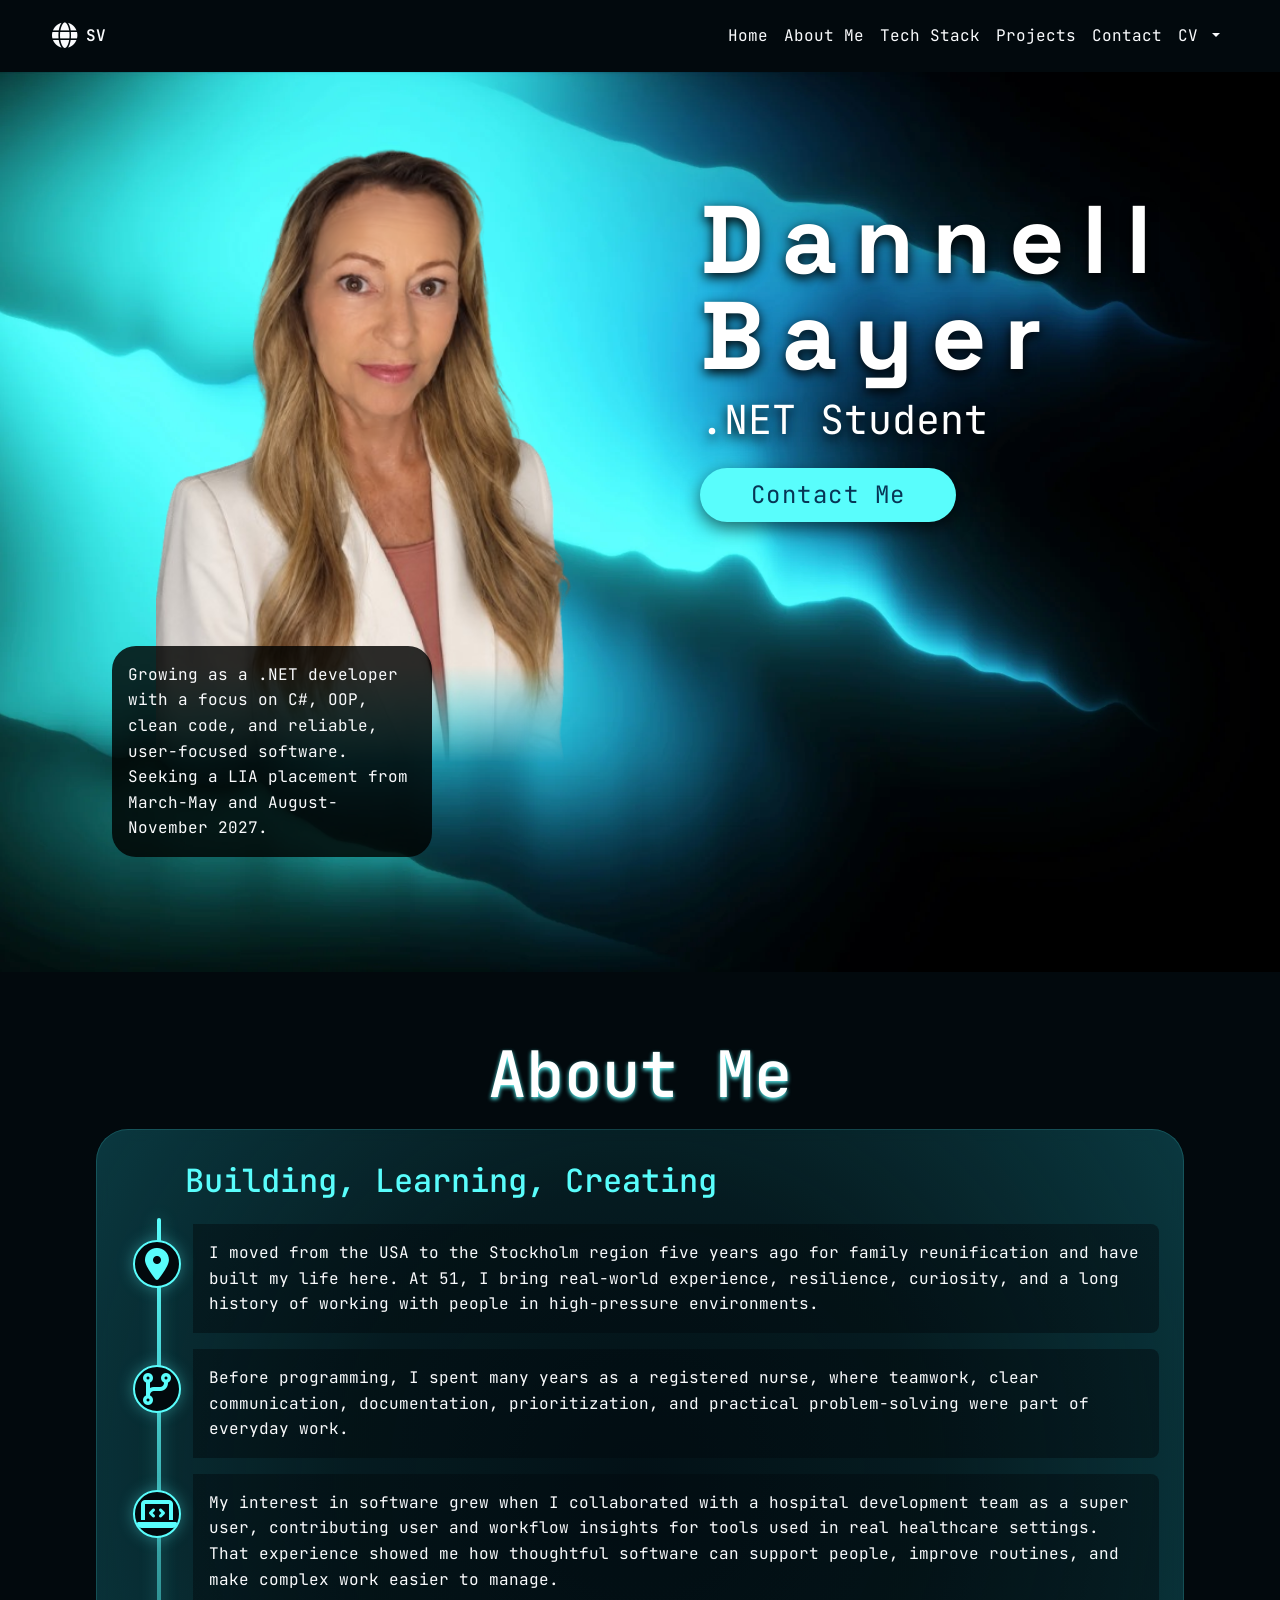
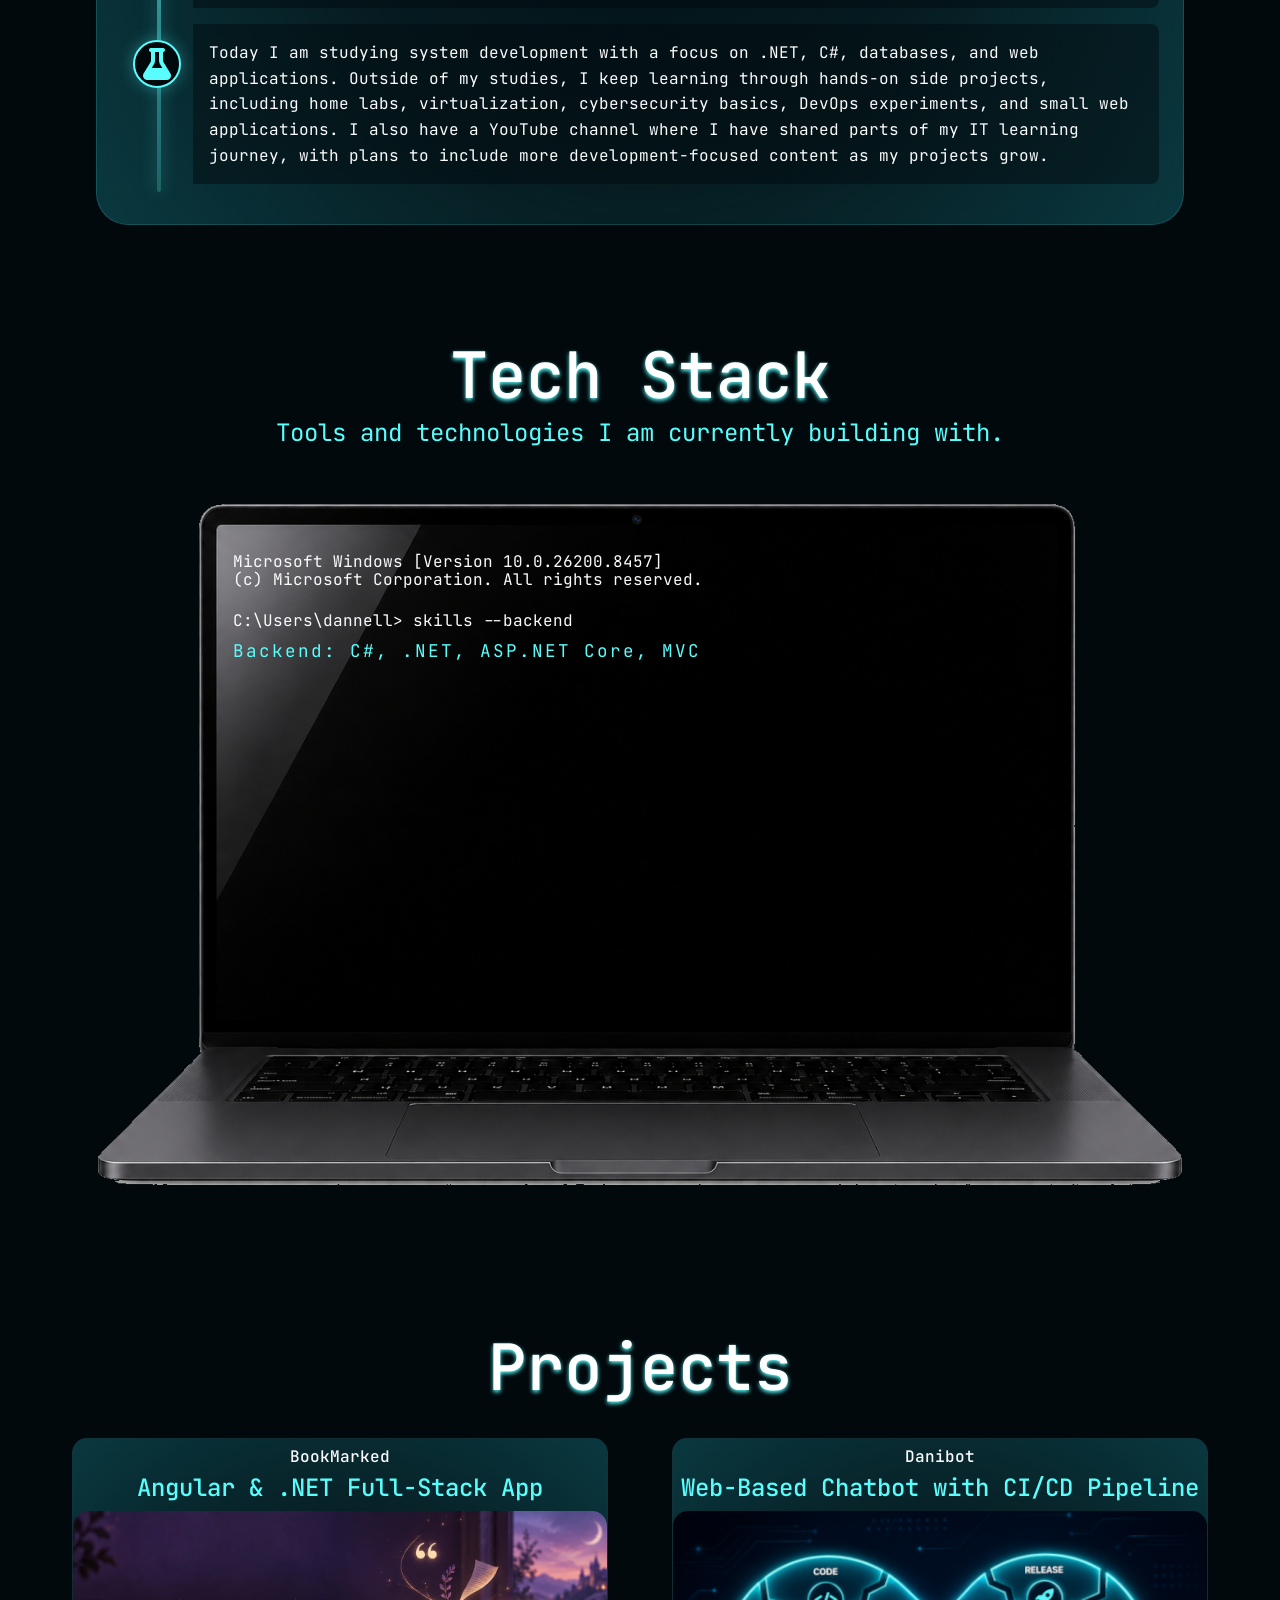
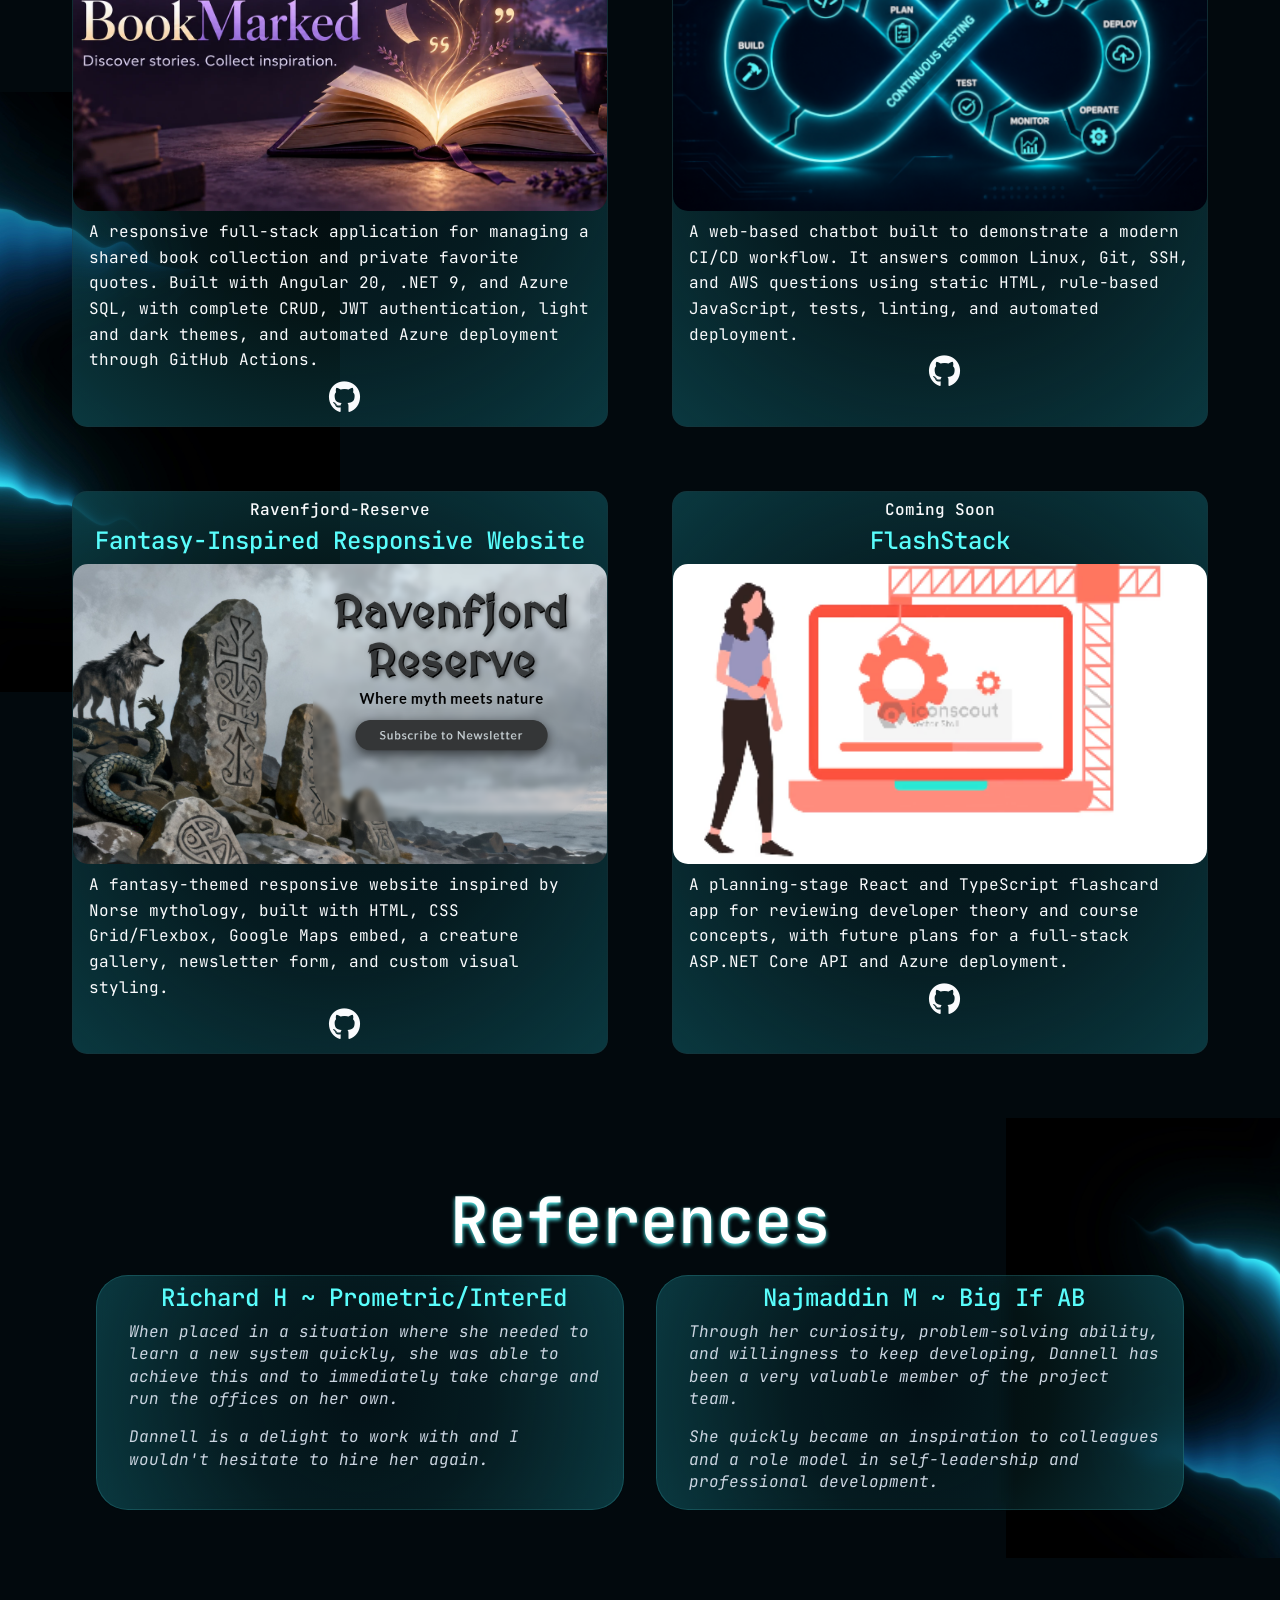
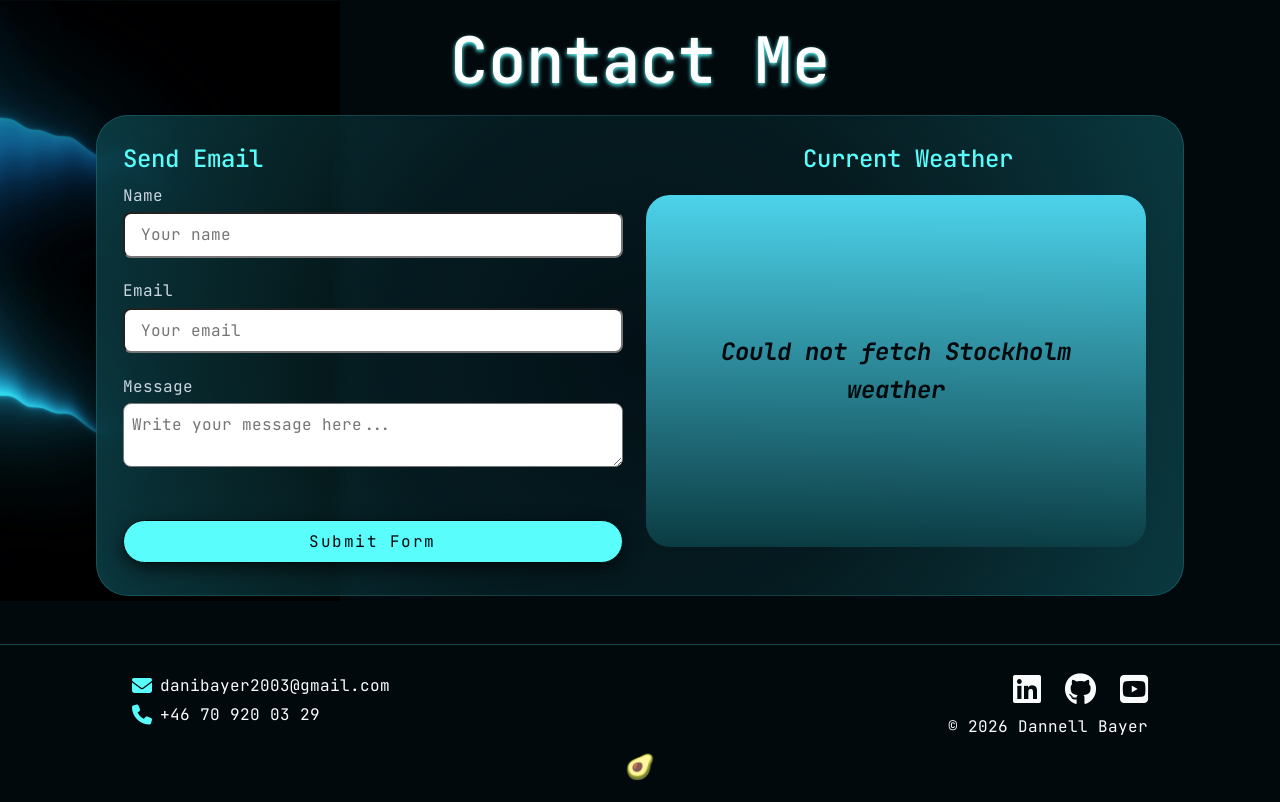
==== index.html @ 3d541862 "new project added in both languages" ====
<!doctype html>
<html lang="en">
  <head>
    <meta charset="UTF-8" />
    <meta name="viewport" content="width=device-width, initial-scale=1.0" />
    <meta
      name="description"
      content="Dannell Bayer is a .NET system developer student building responsive web applications, exploring software engineering, and seeking LIA placement opportunities in 2027."
    />
    <meta property="og:title" content="Dannell Bayer" />
    <meta
      property="og:description"
      content="A .NET system developer student building modern, scalable web applications and exploring software engineering through hands-on projects."
    />
    <meta property="og:url" content="https://dannellbayer.com" />
    <meta property="og:image:width" content="1200" />
    <meta property="og:image:height" content="630" />
    <meta
      property="og:image"
      content="https://dannellbayer.com/images/dani4.png"
    />
    <meta property="og:type" content="website" />

    <link rel="preload" href="images/dani4.webp" as="image" type="image/webp" fetchpriority="high" />

    <link
      href="https://cdn.jsdelivr.net/npm/bootstrap@5.1.3/dist/css/bootstrap.min.css"
      rel="stylesheet"
      integrity="sha384-1BmE4kWBq78iYhFldvKuhfTAU6auU8tT94WrHftjDbrCEXSU1oBoqyl2QvZ6jIW3"
      crossorigin="anonymous"
    />

    <link rel="stylesheet" href="css/BrowserReset.css" />
    <link rel="stylesheet" href="css/style.css" />
    <link rel="stylesheet" href="css/navbar.css" />
    <link rel="stylesheet" href="css/hero.css" />
    <link rel="stylesheet" href="css/aboutme.css" />
    <link rel="stylesheet" href="css/projects.css" />
    <link rel="stylesheet" href="css/knowledge.css" />
    <link rel="stylesheet" href="css/references.css" />
    <link rel="stylesheet" href="css/contact.css" />
    <link rel="stylesheet" href="css/weather.css" />
    <link rel="stylesheet" href="css/footer.css" />

    <link rel="preconnect" href="https://cdnjs.cloudflare.com" />
    <link rel="preconnect" href="https://fonts.googleapis.com" />
    <link rel="preconnect" href="https://fonts.gstatic.com" crossorigin />
    <link rel="preconnect" href="https://api.openweathermap.org" />

    <link
      rel="stylesheet"
      href="https://cdnjs.cloudflare.com/ajax/libs/font-awesome/6.5.0/css/all.min.css"
    />

    <link
      href="https://fonts.googleapis.com/css2?family=JetBrains+Mono:wght@400;700&amp;family=Space+Grotesk:wght@500;700&amp;display=swap"
      rel="stylesheet"
    />


    <title>Dannell Bayer</title>
  </head>
  <body>
    <!-- Navigation Bar -->
    <header>
      <nav class="navbar navbar-expand-lg custom-navbar">
        <div class="container-fluid">
          <a
            href="indexSV.html"
            class="language-link"
            aria-label="View Swedish version"
          >
            <i class="fa-solid fa-globe language-globe" aria-hidden="true"></i>
            <span>SV</span>
          </a>
          <button
            class="navbar-toggler custom-toggler"
            type="button"
            data-bs-toggle="collapse"
            data-bs-target="#navbarNavDropdown"
            aria-controls="navbarNavDropdown"
            aria-expanded="false"
            aria-label="Toggle navigation"
          >
            <span class="navbar-toggler-icon"></span>
          </button>
          <div class="collapse navbar-collapse" id="navbarNavDropdown">
            <ul class="navbar-nav">
              <li class="nav-item">
                <a class="nav-link" href="#hero">Home</a>
              </li>
              <li class="nav-item">
                <a class="nav-link" href="#about">About Me</a>
              </li>
              <li class="nav-item">
                <a class="nav-link" href="#knowledge">Tech Stack</a>
              </li>
              <li class="nav-item">
                <a class="nav-link" href="#projects">Projects</a>
              </li>
              <li class="nav-item">
                <a class="nav-link" href="#contact">Contact</a>
              </li>
              <li class="nav-item dropdown">
                <a
                  class="nav-link dropdown-toggle"
                  href="#"
                  id="navbarDropdownMenuLink"
                  role="button"
                  data-bs-toggle="dropdown"
                  aria-expanded="false"
                >
                  CV
                </a>

                <ul
                  class="dropdown-menu"
                  aria-labelledby="navbarDropdownMenuLink"
                >
                  <li>
                    <a
                      class="dropdown-item"
                      target="_blank"
                      rel="noopener noreferrer"
                      href="pdffiles/DannellBayer.pdf"
                      >English</a
                    >
                  </li>
                  <li>
                    <a
                      class="dropdown-item"
                      target="_blank"
                      rel="noopener noreferrer"
                      href="pdffiles/DannellBayerSV.pdf"
                      >Swedish</a
                    >
                  </li>
                </ul>
              </li>
            </ul>
          </div>
        </div>
      </nav>
    </header>
    <!-- Navigation Bar -->

    <!-- hero section -->
    <main>
      <section class="hero" id="hero">
        <div class="hero-layout">
          <div class="container">
            <div class="hero-divImg">
              <picture>
                <source srcset="images/dani4.webp" type="image/webp" />
                <img src="images/dani4.png" alt="Portrait of Dannell Bayer" width="433" height="577" fetchpriority="high" />
              </picture>
            </div>
            <div class="text">
              Growing as a .NET developer with a focus on C#, OOP, clean code,
              and reliable, user-focused software. Seeking a LIA placement from
              March-May and August-November 2027.
            </div>
          </div>
          <div class="hero-div">
            <h1 class="hero-h1">Dannell Bayer</h1>
            <p class="hero-p">.NET Student</p>
            <a href="#contact" class="hero-btn">Contact Me</a>
          </div>
        </div>
      </section>
      <!-- hero section -->

      <!-- about me section -->
      <section id="about">
        <h2 class="about-h2">About Me</h2>
        <div class="about-div">
          <h3 class="about-h3">Building, Learning, Creating</h3>
          <p class="about-p">
            <i class="fa-solid fa-location-dot"></i>
            I moved from the USA to the Stockholm region five years ago for
            family reunification and have built my life here. At 51, I bring
            real-world experience, resilience, curiosity, and a long history of
            working with people in high-pressure environments.
          </p>

          <p class="about-p">
            <i class="fa-solid fa-code-branch"></i>
            Before programming, I spent many years as a registered nurse, where
            teamwork, clear communication, documentation, prioritization, and
            practical problem-solving were part of everyday work.
          </p>

          <p class="about-p">
            <i class="fa-solid fa-laptop-code"></i>
            My interest in software grew when I collaborated with a hospital
            development team as a super user, contributing user and workflow
            insights for tools used in real healthcare settings. That experience
            showed me how thoughtful software can support people, improve
            routines, and make complex work easier to manage.
          </p>

          <p class="about-p">
            <i class="fa-solid fa-flask"></i>
            Today I am studying system development with a focus on .NET, C#,
            databases, and web applications. Outside of my studies, I keep
            learning through hands-on side projects, including home labs,
            virtualization, cybersecurity basics, DevOps experiments, and small
            web applications. I also have a YouTube channel where I have shared
            parts of my IT learning journey, with plans to include more
            development-focused content as my projects grow.
          </p>
        </div>
      </section>
      <!-- about me section -->

      <!-- knowledge section -->
      <section id="knowledge">
        <h2 class="section-h2">Tech Stack</h2>
        <p class="section-intro">
          Tools and technologies I am currently building with.
        </p>
        <div class="knowledge-grid">
          <div class="laptop">
            <ul class="techstack">
              <li class="terminal">
                Microsoft Windows [Version 10.0.26200.8457]
              </li>
              <li class="terminal">
                (c) Microsoft Corporation. All rights reserved.
              </li>

              <li class="terminal-command">
                <span class="terminal-path">C:\Users\dannell&gt;</span>
                <span class="typewriter-text"> skills --backend</span>
              </li>
              <li class="terminal-skill">
                <span class="typewriter-text">
                  Backend: C#, .NET, ASP.NET Core, MVC
                </span>
              </li>
              <li class="terminal-command">
                <span class="terminal-path">C:\Users\dannell&gt;</span>
                <span class="typewriter-text"> skills --frontend</span>
              </li>
              <li class="terminal-skill">
                <span class="typewriter-text">
                  Frontend: HTML, CSS, JavaScript, Bootstrap
                </span>
              </li>
              <li class="terminal-command">
                <span class="terminal-path">C:\Users\dannell&gt;</span>
                <span class="typewriter-text"> skills --database</span>
              </li>
              <li class="terminal-skill">
                <span class="typewriter-text">
                  Database: SQL Server, Entity Framework
                </span>
              </li>

              <li class="terminal-command">
                <span class="terminal-path">C:\Users\dannell&gt;</span>
                <span class="typewriter-text"> skills --tools</span>
              </li>
              <li class="terminal-skill">
                <span class="typewriter-text">
                  Tools: GitHub, Visual Studio, VS Code
                </span>
                <span class="cursor">|</span>
              </li>
            </ul>
          </div>
        </div>
      </section>
      <!-- knowledge section -->

      <!-- project section -->
      <section class="projects" id="projects">
        <h2 class="section-h2">Projects</h2>
        <div class="projects-grid">
          <article class="projects-card">
            <h3 class="projects-h3">BookMarked</h3>
            <h4 class="projects-h4">Angular &amp; .NET Full-Stack App</h4>
            <div class="projects-website">
              <img src="images/bookmarked-social-preview.webp"
                alt="BookMarked — Discover stories. Collect inspiration."
                width="1400" height="734"
                loading="lazy" decoding="async" />
              <a
                href="https://bookmarked-api-dani-bqcqene2e6bnhkcv.swedencentral-01.azurewebsites.net/"
                class="project-btn project-btn-with-note"
                target="_blank"
                rel="noopener noreferrer"
              >
                <span>Visit Website</span>
                <small class="project-btn-note">Free Azure services may take up to 60 seconds to wake on the first request.</small>
              </a>
            </div>
            <p class="projects-p">
              A responsive full-stack application for managing a shared book collection and private favorite quotes. Built with Angular 20, .NET 9, and Azure SQL, with complete CRUD, JWT authentication, light and dark themes, and automated Azure deployment through GitHub Actions.
            </p>
            <div class="github-icon">
              <a
                href="https://github.com/danitechworks/BookMarked"
                class="github-project-link"
                target="_blank"
                rel="noopener noreferrer"
                aria-label="View BookMarked source on GitHub"
              >
                <i class="fa-brands fa-github" aria-hidden="true"></i>
              </a>
            </div>
          </article>

          <article class="projects-card">
            <h3 class="projects-h3">Danibot</h3>
            <h4 class="projects-h4">Web-Based Chatbot with CI/CD Pipeline</h4>
            <div class="projects-video">
              <img
                src="images/cicd.png" loading="lazy" decoding="async"
                alt="Danibot project video thumbnail"
              />
              <a
                href="https://www.youtube.com/watch?v=EIUSUtF39sE"
                class="project-btn"
                target="_blank"
                rel="noopener noreferrer"
              >
                Watch Presentation Video
              </a>
            </div>
            <p class="projects-p">
              A web-based chatbot built to demonstrate a modern CI/CD workflow.
              It answers common Linux, Git, SSH, and AWS questions using static
              HTML, rule-based JavaScript, tests, linting, and automated
              deployment.
            </p>
            <div class="github-icon">
              <a
                href="https://github.com/danitechworks/Danibot.git"
                class="github-project-link"
                target="_blank"
                rel="noopener noreferrer"
                aria-label="View source on GitHub"
              >
                <i class="fa-brands fa-github"></i>
              </a>
            </div>
          </article>

          <article class="projects-card">
            <h3 class="projects-h3">Ravenfjord-Reserve</h3>
            <h4 class="projects-h4">Fantasy-Inspired Responsive Website</h4>
            <div class="projects-website">
              <img
                src="images/ravenfjord.png" loading="lazy" decoding="async"
                alt="Ravenfjord Reserve screenshot"
              />

              <a
                href="https://dannellbayer.com/Ravenfjord-Reserve/"
                class="project-btn"
                target="_blank"
                rel="noopener noreferrer"
              >
                Visit Website
              </a>
            </div>
            <p class="projects-p">
              A fantasy-themed responsive website inspired by Norse mythology,
              built with HTML, CSS Grid/Flexbox, Google Maps embed, a creature
              gallery, newsletter form, and custom visual styling.
            </p>
            <div class="github-icon">
              <a
                href="https://github.com/danitechworks/Ravenfjord-Reserve.git"
                class="github-project-link"
                target="_blank"
                rel="noopener noreferrer"
                aria-label="View source on GitHub"
              >
                <i class="fa-brands fa-github"></i>
              </a>
            </div>
          </article>

          <article class="projects-card">
            <h3 class="projects-h3">Coming Soon</h3>
            <h4 class="projects-h4">FlashStack</h4>
            <div class="projects-website">
              <video
                class="hover-video"
                muted
                preload="none"
                playsinline
                loop
                poster="images/construction.png"
                width="342"
                height="214"
              >
                <source src="videos/construction.mp4" type="video/mp4" />
              </video>
            </div>
            <p class="projects-p">
              A planning-stage React and TypeScript flashcard app for reviewing
              developer theory and course concepts, with future plans for a
              full-stack ASP.NET Core API and Azure deployment.
            </p>
            <div class="github-icon">
              <a
                href="https://github.com/danitechworks/FlashStack.git"
                class="github-project-link"
                target="_blank"
                rel="noopener noreferrer"
                aria-label="View source on GitHub"
              >
                <i class="fa-brands fa-github"></i>
              </a>
            </div>
          </article>
        </div>
      </section>
      <!-- project section -->

      <!-- references section -->
      <section id="references">
        <h2 class="section-h2">References</h2>
        <div class="references-grid">
          <article class="references-card">
            <h3 class="references-h3">Richard H ~ Prometric/InterEd</h3>
            <p class="references-p">
              When placed in a situation where she needed to learn a new system
              quickly, she was able to achieve this and to immediately take
              charge and run the offices on her own.
            </p>
            <p class="references-p">
              Dannell is a delight to work with and I wouldn't hesitate to hire
              her again.
            </p>

            <a
              href="pdffiles/DannellBayer-richardRefLetter.pdf"
              class="ref-btn"
              target="_blank"
              rel="noopener noreferrer"
            >
              View Full Reference
            </a>
          </article>
          <article class="references-card">
            <h3 class="references-h3">Najmaddin M ~ Big If AB</h3>
            <p class="references-p">
              Through her curiosity, problem-solving ability, and willingness to
              keep developing, Dannell has been a very valuable member of the
              project team.
            </p>
            <p class="references-p">
              She quickly became an inspiration to colleagues and a role model
              in self-leadership and professional development.
            </p>
            <a
              href="pdffiles/DannellBayer-najmaddinRefLetter.pdf"
              class="ref-btn"
              target="_blank"
              rel="noopener noreferrer"
            >
              View Full Reference
            </a>
          </article>
        </div>
      </section>
      <!-- references section -->

      <!-- contact section -->
      <section class="contact" id="contact">
        <h2 class="section-h2">Contact Me</h2>
        <div class="contact-layout">
          <form
            class="contact-form"
            id="contactForm"
            action="https://api.web3forms.com/submit"
            method="POST"
            novalidate
          >
            <h3 class="contact-h3">Send Email</h3>

            <label for="name">Name</label>
            <input
              type="text"
              id="name"
              name="name"
              placeholder="Your name"
              required
            />
            <span class="form-error" id="name-error" aria-live="polite"></span>

            <label for="email">Email</label>
            <input
              type="email"
              id="email"
              name="email"
              placeholder="Your email"
              required
            />
            <span class="form-error" id="email-error" aria-live="polite"></span>

            <label for="message">Message</label>
            <textarea
              id="message"
              name="message"
              placeholder="Write your message here..."
              required
            ></textarea>
            <span
              class="form-error"
              id="message-error"
              aria-live="polite"
            ></span>

            <input
              type="hidden"
              name="access_key"
              value="206e0ad1-7365-426f-9754-2d26ab187201"
            />
            <input
              type="hidden"
              name="subject"
              value="New Contact Form Submission"
            />
            <button type="submit" class="contact-form-button">
              Submit Form
            </button>
          </form>
          <aside class="weather-div" aria-labelledby="weather-heading">
            <h3 class="weather-h3" id="weather-heading">Current Weather</h3>
            <div class="weatherCard"></div>
          </aside>
        </div>
      </section>
    </main>
    <!-- contact section -->

    <!-- footer section -->
    <footer class="footer py-3">
      <div class="container">
        <div class="row footer-main-row align-items-stretch gy-3">
          <div
            class="footer-column col-md-6 text-center text-md-start d-flex flex-column justify-content-center"
          >
            <div class="d-flex flex-column gap-1">
              <a
                href="mailto:danibayer2003@gmail.com"
                class="footer-link d-inline-flex align-items-center justify-content-center justify-content-md-start gap-2 text-decoration-none"
                aria-label="Send email"
              >
                <i class="fa-solid fa-envelope" aria-hidden="true"></i>
                <span>danibayer2003@gmail.com</span>
              </a>

              <a
                href="tel:+46709200329"
                class="footer-link d-inline-flex align-items-center justify-content-center justify-content-md-start gap-2 text-decoration-none"
                aria-label="Call phone number"
              >
                <i class="fa-solid fa-phone" aria-hidden="true"></i>
                <span>+46 70 920 03 29</span>
              </a>
            </div>
          </div>

          <div
            class="footer-column col-md-6 text-center text-md-end d-flex flex-column justify-content-center"
          >
            <div
              class="d-flex justify-content-center justify-content-md-end align-items-center gap-4 mb-2"
            >
              <a
                href="https://www.linkedin.com/in/dannell-bayer"
                target="_blank"
                rel="noopener noreferrer"
                class="footer-social-link text-decoration-none"
                aria-label="View LinkedIn page"
              >
                <i class="fa-brands fa-linkedin" aria-hidden="true"></i>
              </a>

              <a
                href="https://github.com/danitechworks"
                target="_blank"
                rel="noopener noreferrer"
                class="footer-social-link text-decoration-none"
                aria-label="View Github page"
              >
                <i class="fa-brands fa-github" aria-hidden="true"></i>
              </a>

              <a
                href="https://www.youtube.com/@DanisITdesk"
                target="_blank"
                rel="noopener noreferrer"
                class="footer-social-link text-decoration-none"
                aria-label="View Youtube channel"
              >
                <i class="fa-brands fa-square-youtube" aria-hidden="true"></i>
              </a>
            </div>

            <p class="footer-small mb-0">&copy; 2026 Dannell Bayer</p>
          </div>
        </div>

        <div class="row">
          <div class="col text-center">
            <a
              class="easter-egg"
              href="pdffiles/EasterEgg.pdf"
              title="Achievement Unlocked"
              target="_blank"
              rel="noopener noreferrer"
            >
              🥑
            </a>
          </div>
        </div>
      </div>
    </footer>
    <!-- footer section -->

    <script
      src="https://cdn.jsdelivr.net/npm/bootstrap@5.1.3/dist/js/bootstrap.bundle.min.js"
      integrity="sha384-ka7Sk0Gln4gmtz2MlQnikT1wXgYsOg+OMhuP+IlRH9sENBO0LRn5q+8nbTov4+1p"
      crossorigin="anonymous"
    ></script>
    <script src="js/index.js" defer></script>
  </body>
</html>
---- css/BrowserReset.css ----
*,
*::before,
*::after {
  -webkit-box-sizing: border-box;
  box-sizing: border-box;
}

body {
  margin: 0;
  padding: 0;
  line-height: 1.6;
}

img {
  max-width: 100%;
  display: block;
}

h1,
h2,
h3,
h4,
h5,
h6,
p {
  margin: 0;
  padding: 0;
}
---- css/style.css ----
:root {
  --bg: #02090d;
  --card: #111827;
  --text: #fafbfd;
  --accent: #59fdfc;
  --font-main: "JetBrains Mono", monospace;
}

html,
body {
  overflow-x: hidden;
}

body {
  background-color: var(--bg);
  font-family: var(--font-main);
}

section {
  margin: 0;
  padding-top: 48px;
  padding-bottom: 48px;
  padding-right: 4rem;
  padding-left: 4rem;

  position: relative;
  background-color: var(--bg);
  font-family: inherit;
}

.section-h2 {
  color: white;
  font-size: 4rem;
  text-align: center;
  margin: 0;
  padding: 1rem 0;
  font-family: var(--font-main);
  text-shadow: 0px 2px 4px #59fdfc;
}

@media (max-width: 768px) {
  section {
    padding-top: 32px;
    padding-bottom: 32px;
    padding-right: 16px;
    padding-left: 16px;
  }

  .section-h2 {
    font-size: 3rem;
  }
}
---- css/navbar.css ----
.custom-navbar {
  position: fixed;
  top: 0;
  left: 0;
  width: 100%;
  z-index: 1000;

  padding: 15px 40px;

  background-color: var(--bg);
  color: var(--text);
}

header + main {
  padding-top: 72px;
}

.custom-navbar .navbar-collapse {
  justify-content: flex-end;
  text-align: right;
}

.custom-navbar .navbar-nav {
  align-items: flex-end;
}

.custom-toggler {
  border: 0;
}

.custom-toggler:hover {
  background-color: rgba(89, 253, 252, 0.08);
}

.custom-toggler:focus {
  box-shadow: 0 0 0 3px rgba(203, 213, 225, 0.25);
}

.custom-toggler .navbar-toggler-icon {
  background-image: none;
  display: inline-flex;
  align-items: center;
  justify-content: center;
  position: relative;
}

.custom-toggler .navbar-toggler-icon,
.custom-toggler .navbar-toggler-icon::before,
.custom-toggler .navbar-toggler-icon::after {
  width: 24px;
  height: 2px;
  background-color: var(--text);
  border-radius: 2px;
}

.custom-toggler .navbar-toggler-icon::before,
.custom-toggler .navbar-toggler-icon::after {
  content: "";
  position: absolute;
  left: 0;
}

.custom-toggler .navbar-toggler-icon::before {
  top: -7px;
}

.custom-toggler .navbar-toggler-icon::after {
  top: 7px;
}

.custom-toggler:hover .navbar-toggler-icon,
.custom-toggler:hover .navbar-toggler-icon::before,
.custom-toggler:hover .navbar-toggler-icon::after {
  background-color: var(--accent);
}

.language-link {
  display: inline-flex;
  align-items: center;
  gap: 8px;
  color: var(--text);
  text-decoration: none;
  font-weight: 600;
  transition: color 0.2s ease;
}

.language-link:hover {
  color: var(--accent);
}

.language-link:hover .language-globe {
  color: var(--accent);
}

.language-globe {
  color: var(--text);
  font-size: 1.6rem;
  margin: 0;
  transition: color 0.2s ease;
}

.custom-navbar .nav-link,
.custom-navbar .dropdown-item {
  color: var(--text);
  font-family: var(--font-main);
  transition:
    background-color 0.2s ease,
    color 0.2s ease;
}

.custom-navbar .nav-link:hover,
.custom-navbar .nav-link:focus,
.custom-navbar .dropdown-item:hover,
.custom-navbar .dropdown-item:focus {
  color: var(--accent);
}

.custom-navbar .dropdown-menu {
  right: 0;
  left: auto;
  min-width: 120px;
  background-color: var(--bg);
  border: 1px solid rgba(89, 253, 252, 0.25);
  text-align: right;
}

.custom-navbar .dropdown-item:hover,
.custom-navbar .dropdown-item:focus {
  background-color: rgba(89, 253, 252, 0.08);
}

@media (max-width: 991px) {
  .custom-navbar {
    position: fixed;
    background-color: transparent;
    padding: 8px 16px;
  }

  .custom-navbar::before {
    content: "";
    position: absolute;
    top: 0;
    left: 0;
    width: 100%;
    height: 56px;
    background-color: var(--bg);
    z-index: -1;
  }

  .custom-navbar .navbar-collapse {
    padding-top: 16px;
    background-color: transparent;
  }

  .custom-navbar .navbar-nav {
    gap: 8px;
  }

  .custom-navbar .nav-link {
    width: fit-content;
    margin-left: auto;
    padding: 8px 12px;
    background-color: rgba(2, 9, 13, 0.72);
    border-radius: 8px;
    text-shadow: 0 2px 6px var(--bg);
  }

  .custom-navbar .dropdown-menu {
    background-color: transparent;
    border: 0;
  }

  .custom-navbar .dropdown-item {
    width: fit-content;
    margin-left: auto;
    padding: 8px 12px;
    background-color: rgba(2, 9, 13, 0.72);
    border-radius: 8px;
    text-align: right;
  }

  .custom-navbar .dropdown-item:hover,
  .custom-navbar .dropdown-item:focus {
    background-color: rgba(2, 9, 13, 0.84);
  }
}
---- css/hero.css ----
.hero {
  position: relative;
  min-height: 100vh;
  overflow: hidden;
  padding-top: 80px;
  padding-right: clamp(16px, 4vw, 64px);
  padding-left: clamp(16px, 4vw, 64px);

  background-image: url("../images/background3.jpg");
  background-image: image-set(
    url("../images/background3.webp") type("image/webp"),
    url("../images/background3.jpg") type("image/jpeg")
  );
  background-repeat: no-repeat;
  background-position: center;
  background-size: cover;
}

.hero-layout {
  display: grid;
  grid-template-columns: minmax(0, 1fr) minmax(0, 1fr);
  grid-template-rows: auto 1fr;
  align-items: start;
  max-width: 1600px;
  margin: 0 auto;
  padding: 24px;
  gap: 8px 56px;
}

.hero .container {
  position: relative;
  width: 400px;
  height: max-content;
  justify-self: end;
}

.hero-divImg {
  position: relative;
  z-index: 1;
  width: 130%;
  margin-top: -64px;
  overflow: hidden;
}

.hero-divImg img {
  display: block;
  width: 130%;
  height: auto;
  -webkit-mask-image: linear-gradient(
    to bottom,
    black 0%,
    black 85%,
    transparent 100%
  );
  mask-image: linear-gradient(to bottom, black 0%, black 85%, transparent 100%);
}

.text {
  position: absolute;
  top: 80%;
  left: -32px;
  z-index: 10;
  width: min(320px, 85%);
  padding: 16px;

  color: var(--text);
  font-family: var(--font-main);
  background-color: rgba(0, 2, 0, 0.82);
  border-radius: 24px;
}

.hero-div {
  display: flex;
  flex-direction: column;
  min-width: 0;
  max-width: 450px;
  height: 450px;
  margin-top: 16px;
  margin-left: 32px;
}

.hero-h1 {
  color: #ffffff;
  text-align: left;
  font-family: "Space Grotesk", monospace;
  font-size: 6rem;
  font-weight: 900;
  line-height: 1;
  letter-spacing: clamp(6px, 1.7vw, 18px);
  text-shadow: 0 4px 12px black;
}

.hero-p {
  padding-top: 4px;

  color: #ffffff;
  text-align: left;
  font-family: var(--font-main);
  font-size: 2.5rem;
  text-shadow: 0 4px 12px black;
}

.hero-btn {
  display: inline-block;
  width: 256px;
  margin-top: 16px;
  padding: 8px 24px;

  color: #073555;
  font-size: 1.5rem;
  letter-spacing: 1.5px;
  text-align: center;
  text-decoration: none;
  vertical-align: middle;
  background-color: var(--accent);
  border: 0;
  border-radius: 999px;
  box-shadow: 0 6px 18px rgba(0, 0, 0, 0.6);
  cursor: pointer;

  transition:
    color 0.3s ease,
    box-shadow 0.3s ease,
    transform 0.3s ease;
}

.hero-btn:hover {
  color: black;
  box-shadow: 0 2px 6px rgba(0, 0, 0, 0.15);
  transform: translateY(-2px);
}

.hero-btn:active {
  transform: translateY(-2px);
}

.hero-btn:focus-visible {
  outline: 2px solid var(--accent);
  outline-offset: 4px;
}

@media (max-width: 1024px) {
  .hero {
    padding-top: 128px;
    padding-right: 16px;
    padding-left: 16px;
  }

  .hero-layout {
    max-width: 100%;
    column-gap: 16px;
  }

  .hero .container {
    width: min(34vw, 320px);
    justify-self: center;
  }

  .hero-div {
    margin-left: 16px;
  }

  .hero-h1 {
    font-size: 5rem;
    letter-spacing: 6px;
  }
}

@media (max-width: 768px) {
  .hero {
    padding-top: 32px;
  }

  .hero-layout {
    grid-template-columns: 1fr;
    grid-template-rows: auto;
    width: 100%;
    padding-right: 0;
    padding-left: 0;
    row-gap: 24px;
  }

  .hero .container {
    grid-column: 1;
    grid-row: 1;
    display: flex;
    flex-direction: column;
    align-items: center;
    justify-content: center;
    width: min(72vw, 280px);
    height: auto;
    margin-bottom: 32px;
    justify-self: center;
  }

  .hero-divImg {
    order: 1;
    width: 100%;
  }

  .text {
    order: 2;
    position: static;
    width: min(240px, 84vw);
    margin-top: -16px;
    text-align: left;
    background-color: rgba(0, 2, 0, 0.86);
  }

  .hero-div {
    grid-column: 1;
    grid-row: 2;
    align-items: center;
    height: auto;
    margin-top: -32px;
    margin-left: 0;
    justify-self: center;
  }

  .hero-h1 {
    font-size: 3.5rem;
    letter-spacing: 4px;
    text-align: center;
  }

  .hero-p {
    align-self: center;
    font-size: 2rem;
  }

  .hero-btn {
    width: 60%;
    font-size: 1.5rem;
    align-self: center;
    background-color: var(--accent);
    color: black;
  }
}
---- css/aboutme.css ----
.about-div {
  display: grid;
  grid-template-columns: 1fr;
  margin: 0 2rem;
  padding: 24px;
  box-sizing: border-box;
  position: relative;

  background: radial-gradient(
    circle at center,

    rgba(21, 112, 147, 0.08) 0%,
    rgba(34, 165, 176, 0.12) 45%,
    rgba(12, 65, 73, 0.85) 100%
  );
  backdrop-filter: blur(8px);
  border: 1px solid rgba(89, 253, 252, 0.15);
  border-radius: 32px;
}

.about-div::before {
  content: "";
  position: absolute;
  top: 88px;
  bottom: 32px;
  left: 60px;
  width: 4px;
  background: linear-gradient(
    to bottom,
    var(--accent),
    rgba(89, 253, 252, 0.24)
  );
  border-radius: 999px;
  box-shadow: 0 0 16px rgba(89, 253, 252, 0.35);
}

.about-h2 {
  color: white;
  font-size: 4rem;
  text-align: center;
  padding: 1rem 0;
  font-family: var(--font-main);
  text-shadow: 0px 2px 4px #59fdfc;
}

.about-h3 {
  color: var(--text);
  text-align: left;
  font-size: 2rem;
  color: #59fdfc;
  padding: 8px 0 24px 64px;
}

.about-p {
  color: var(--text);
  display: grid;
  grid-template-columns: 72px 1fr;
  column-gap: 16px;
  align-items: start;
  margin: 0 0 16px 0;
  position: relative;
  padding: 16px 16px 16px 0;
  background: linear-gradient(
    to right,
    transparent 0 72px,
    rgba(2, 9, 13, 0.48) 72px 100%
  );
  border-radius: 8px;
}

.about-p i {
  position: relative;
  z-index: 1;
  color: var(--accent);
  font-size: 2rem;
  width: 48px;
  height: 48px;
  display: inline-flex;
  align-items: center;
  justify-content: center;
  justify-self: center;
  text-align: center;
  margin-top: 0;
  padding: 0;
  background-color: var(--bg);
  border: 2px solid var(--accent);
  border-radius: 50%;
  box-shadow: 0 0 16px rgba(89, 253, 252, 0.35);
}

@media (max-width: 768px) {
  .about-div {
    margin: 0;
    padding: 16px;
  }

  .about-div::before {
    left: 32px;
    top: 80px;
    bottom: 24px;
  }

  .about-h3 {
    padding-left: 40px;
  }

  .about-p {
    grid-template-columns: 40px minmax(0, 1fr);
    column-gap: 8px;
    overflow-wrap: anywhere;
    word-break: break-word;
    background: linear-gradient(
      to right,
      transparent 0 40px,
      rgba(2, 9, 13, 0.48) 40px 100%
    );
  }

  .about-p i {
    width: 40px;
    height: 40px;
    font-size: 1.5rem;
  }
}
---- css/projects.css ----
.projects {
  background-image: url("../images/backgroundL.jpg");
  position: relative;
  background-size: auto 600px;
  background-position: left;
  background-repeat: no-repeat;
  overflow: hidden;
  margin-top: -7rem;
}

.projects-grid {
  display: grid;
  grid-template-columns: repeat(2, minmax(280px, 738px));
  gap: 64px;
  max-width: calc(2 * 738px + 64px);
  margin: 16px auto;
  justify-content: center;
  padding: 0 8px;
}

.projects-card {
  position: relative;
  border-radius: 15px;
  overflow: hidden;
  background: radial-gradient(
    circle at center,

    rgba(21, 112, 147, 0.08) 0%,
    rgba(34, 165, 176, 0.12) 45%,
    rgba(12, 65, 73, 0.85) 100%
  );
  border: 1px solid rgba(52, 54, 55, 0.2);
  transition: transform 0.2s ease;
}

.projects-card:hover {
  transform: translateY(-4px);
  border-color: var(--accent);
}

.projects-h3 {
  font-size: 1rem;
  color: var(--text);
  text-align: center;
  padding: 8px;
}

.projects-h4 {
  font-size: 1.5rem;
  color: var(--accent);
  text-align: center;
  padding-bottom: 8px;
}

.projects-p {
  font-size: 1rem;
  color: var(--text);
  padding: 8px 16px;
}

.github-project-link {
  color: var(--text);
  font-size: 1.25rem;
  margin-left: 8px;
  text-decoration: none;
  transition: color 0.2s ease;
}

.github-project-link:hover {
  color: var(--accent);
}

.projects-video {
  padding-top: 8px;
  position: relative;
  width: 100%;
  aspect-ratio: 16 / 9;
  overflow: hidden;
  border-radius: 15px;
}

.projects-website {
  padding-top: 8px;
  position: relative;
  width: 100%;
  aspect-ratio: 16 / 9;
  overflow: hidden;
  border-radius: 15px;
}

.hover-video {
  position: absolute;
  inset: 0;
  width: 100%;
  height: 100%;
  object-fit: cover;

  transition: opacity 0.3s ease;
  pointer-events: none;
}

.project-btn {
  position: absolute;
  inset: 0;

  display: flex;
  align-items: center;
  justify-content: center;
  padding: 16px;

  background: #000;

  text-decoration: none;
  text-align: center;
  color: #ffffff;

  font-size: 2rem;
  font-weight: 600;
  letter-spacing: 1px;

  border-radius: inherit;
  opacity: 0;
  transition: opacity 0.3s ease;
}

.project-btn-with-note {
  flex-direction: column;
  gap: 12px;
}

.project-btn-note {
  max-width: 36ch;
  color: #ffffff;
  font-size: 0.875rem;
  font-weight: 400;
  line-height: 1.5;
  letter-spacing: normal;
}

.project-btn-with-note:focus-visible {
  opacity: 1;
  color: var(--accent);
}

.projects-video img,
.projects-website img {
  position: absolute;
  inset: 0;
  width: 100%;
  height: 100%;
  object-fit: cover;
  max-width: none;
}

.projects-video:hover .project-btn,
.projects-website:hover .project-btn {
  opacity: 1;
  color: var(--accent);
}

.github-icon {
  display: flex;
  justify-content: center;
  align-items: center;
  padding-bottom: 8px;
}

.github-icon i {
  font-size: 2rem;
}

@media (max-width: 980px) {
  .projects {
    margin-top: -4.5rem;
  }

  .projects-grid {
    grid-template-columns: 1fr;
    max-width: 784px;
  }
}

@media (max-width: 700px) {
  .projects-grid {
    grid-template-columns: minmax(280px, 560px);
  }
}
---- css/knowledge.css ----
#knowledge {
  background-color: var(--bg);
  overflow-x: hidden;
}

#knowledge .section-h2 {
  margin-bottom: 0;
  padding-top: 16px;
  padding-bottom: 0;
}

.section-intro {
  max-width: 800px;
  margin: 0 auto 8px;

  color: var(--accent);
  font-size: 24px;
  text-align: center;
}

.knowledge-grid {
  display: flex;
  justify-content: center;
  /* margin: 0 auto; */
  margin-top: 1.5rem;
}

.laptop {
  position: relative;
  width: min(100vw, 1440px);
  min-height: clamp(560px, 66vw, 960px);
  margin-top: -56px;
  margin-bottom: 64px;
  overflow: hidden;

  aspect-ratio: 3 / 2;
  background-repeat: no-repeat;
  background-position: center top;
  background-size: 112% 100%;
}

.techstack {
  position: absolute;
  top: 15%;
  left: 50%;
  transform: translateX(-50%);

  display: flex;
  flex-direction: column;
  gap: 4px;
  box-sizing: border-box;
  width: min(72%, 900px);
  margin: 0;
  padding: 8px;
  overflow: visible;

  list-style-type: none;
}

.techstack li {
  width: 100%;
}

.techstack li:nth-child(2) {
  margin-bottom: 16px;
}

.terminal,
.terminal-command,
.terminal-skill {
  font-size: 1rem;
  white-space: nowrap;
}

.terminal {
  color: var(--text);
  line-height: 0.9;
}

.terminal-command {
  margin-bottom: 0;
  color: var(--text);
}

.terminal-path {
  color: var(--text);
}

.terminal-skill {
  margin-bottom: 16px;
  color: var(--accent);
  letter-spacing: 2px;
  font-size: 1.1rem;
}

.terminal-skill:last-child {
  margin-bottom: 0;
}

.cursor {
  color: var(--accent);
  animation: blink 1s infinite;
}

@keyframes blink {
  0%,
  50% {
    opacity: 1;
  }

  51%,
  100% {
    opacity: 0;
  }
}

@media (max-width: 900px) {
  .knowledge-grid {
    margin-top: -16px;
    margin-bottom: 32px;
    padding: 0 8px;
  }

  .laptop {
    flex: 0 0 min(100%, 1200px);
    width: min(100%, 1200px);
    min-height: clamp(528px, calc(78vw - 32px), 688px);
    margin-top: 0;
    margin-bottom: 0;

    aspect-ratio: 16 / 10.5;
    background-image: url("../images/tablet-tech-bg-glass.png");
    background-size: 100% 100%;
  }

  .techstack {
    top: 14%;
    width: min(80%, 820px);
    padding: 24px 16px 16px;
  }
}

@media (max-width: 816px) {
  .knowledge-grid {
    width: 100%;
    padding: 0;
  }

  .laptop {
    flex: 0 0 min(116vw, 580px);
    width: min(116vw, 580px);
    min-height: auto;

    aspect-ratio: 4 / 5;
    background-image: url("../images/phone-tech-bg.png");
    background-size: 100% 100%;
  }

  .techstack {
    top: calc(12% - 8px);
    left: 51%;
    width: 58%;
    padding: 16px 8px 16px 16px;
  }

  .terminal,
  .terminal-command,
  .terminal-skill {
    font-size: 0.8125rem;
    line-height: 1.2;
    white-space: normal;
  }

  .terminal-path,
  .typewriter-text {
    overflow-wrap: anywhere;
    word-break: break-word;
    white-space: normal;
  }

  .terminal-skill {
    letter-spacing: 0;
  }
}

@media (min-width: 901px) {
  .laptop {
    background-image: url("../images/laptop.png");
    background-size: 112% 100%;
  }
}
---- css/references.css ----
#references {
  background-image: url("../images/backgroundR.jpg");
  position: relative;
  background-size: auto 500px;
  background-position: right;
  background-repeat: no-repeat;
  overflow: hidden;
}

.references-grid {
  display: grid;
  grid-template-columns: repeat(auto-fit, minmax(280px, 1fr));
  gap: 32px;
  max-width: calc(3 * 310px * 30px);
  margin: 0 auto;
  justify-content: center;
  padding: 0 32px;
  box-sizing: border-box;
}

.references-card {
  position: relative;
  overflow: hidden;

  padding-right: 8px;
  padding-left: 16px;
  padding-bottom: 8px;

  background: radial-gradient(
    circle at center,

    rgba(21, 112, 147, 0.08) 0%,
    rgba(34, 165, 176, 0.12) 45%,
    rgba(12, 65, 73, 0.85) 100%
  );
  backdrop-filter: blur(8px);
  border: 1px solid rgba(89, 253, 252, 0.15);
  border-radius: 32px;
  transition:
    border-color 0.2s ease,
    box-shadow 0.2s ease,
    transform 0.2s ease;
}

.references-h3 {
  color: var(--text);
  text-align: center;
  font-size: 24px;
  color: #59fdfc;
  padding-top: 8px;
}

.references-p {
  font-style: italic;
  color: #cbd5e1;
  text-align: left;
  margin: 0;

  padding-bottom: 8px;
  line-height: 1.4rem;
  padding: 8px 16px;
}

.ref-btn {
  position: absolute;
  inset: 0;

  display: flex;
  align-items: center;
  justify-content: center;
  padding: 16px;

  background: #000;

  text-decoration: none;
  text-align: center;
  color: #fff;

  font-size: 2rem;
  font-weight: 600;
  letter-spacing: 1px;

  border-radius: inherit;
  opacity: 0;
  transition: opacity 0.3s ease;
}

.references-card:hover .ref-btn {
  opacity: 1;
  color: var(--accent);
}

.references-card:hover {
  border-color: var(--accent);
  box-shadow: 0 0 24px rgba(89, 253, 252, 0.18);
}
---- css/contact.css ----
.contact {
  background-image: url("../images/backgroundL.jpg");
  position: relative;
  background-size: auto 600px;
  background-position: left;
  background-repeat: no-repeat;
  overflow: hidden;
  font-family: var(--font-main);
}

.contact-layout {
  --contact-field-width: 500px;

  display: grid;
  align-self: center;
  grid-template-columns: 1fr 1fr;
  grid-template-rows: auto 1fr;
  row-gap: 8px;
  column-gap: 32px;
  align-items: stretch;
  margin: 0 32px;
  padding: 24px;
  position: relative;

  background: radial-gradient(
    circle at center,

    rgba(21, 112, 147, 0.08) 0%,
    rgba(34, 165, 176, 0.12) 45%,
    rgba(12, 65, 73, 0.85) 100%
  );
  backdrop-filter: blur(8px);

  border: 1px solid rgba(89, 253, 252, 0.15);
  border-radius: 32px;
}

.contact-h3 {
  width: 100%;
  max-width: var(--contact-field-width);
  color: var(--accent);
  text-align: left;
  font-size: 24px;
  line-height: 1.6;
}

.contact-form {
  grid-column: 1;
  display: flex;
  flex-direction: column;
  align-items: center;
  gap: 4px;
  width: 100%;
  height: 100%;
}

.contact-form label {
  display: block;
  width: 100%;
  max-width: var(--contact-field-width);
  margin-bottom: 0;
  font-size: 1rem;
  color: #cbd5e1;
  text-align: left;
}

.contact-form input,
.contact-form textarea,
.contact-form-button {
  font-family: var(--font-main);
}

.contact-form input {
  font-size: 1rem;
  padding: 8px 16px;
  border-radius: 8px;
  width: 100%;
  max-width: var(--contact-field-width);
  box-sizing: border-box;
}

.contact-form input:focus {
  outline: none;
  border: 3px solid var(--accent);
}

.contact-form textarea {
  width: 100%;
  max-width: var(--contact-field-width);
  height: 4rem;
  padding: 8px;
  margin-bottom: 16px;

  border-radius: 8px;
  box-sizing: border-box;
}

.contact-form textarea:focus {
  outline: none;
  border: 3px solid var(--accent);
}

.form-error {
  display: block;
  width: 100%;
  max-width: var(--contact-field-width);
  color: #ff6b6b;
  font-size: 0.85rem;
  margin-top: -4px;
  min-height: 1.2em;
}

.form-success {
  color: #4ade80;
  font-size: 1.2rem;
  text-align: center;
  padding: 24px;
}

.contact-form-button {
  display: inline-block;
  text-decoration: none;
  background-color: var(--accent);
  color: var(--bg);
  border: 1px solid var(--bg);
  width: 100%;
  max-width: var(--contact-field-width);

  padding: 8px 40px;

  font-size: 1rem;
  letter-spacing: 1.5px;

  outline: none;
  border-radius: 999px;

  cursor: pointer;
  margin-top: 16px;

  box-shadow: 0 6px 18px rgba(0, 0, 0, 0.6);
  transition:
    box-shadow 0.3s ease,
    transform 0.3s ease;
}

.contact-form-button:hover {
  background-color: var(--bg);
  color: var(--accent);
  border-color: var(--accent);
  transform: translateY(-2px);
}

.weather-div {
  grid-column: 2;
  grid-row: 1;
  display: flex;
  flex-direction: column;
  align-items: center;
  height: 100%;
  font-size: 1rem;
  color: var(--text);
  line-height: 1.6;
}

@media (max-width: 980px) {
  .contact-layout {
    --contact-field-width: 500px;

    grid-template-columns: 1fr;
    grid-template-rows: auto;
    align-items: center;
    gap: 16px;
    margin: 0 16px;
    padding: 24px 16px;

    background: linear-gradient(
      180deg,
      rgb(12, 65, 73),
      rgba(21, 112, 147, 0.08)
    );
  }

  .contact-h3,
  .contact-form input,
  .contact-form textarea,
  .contact-form-button {
    width: 100%;
    max-width: var(--contact-field-width);
  }

  .contact-h3 {
    text-align: center;
  }

  .weather-div {
    grid-column: 1;
    grid-row: 3;
    width: 100%;
    height: auto;
  }
}
---- css/weather.css ----
.weather-h3 {
  width: 100%;
  max-width: 350px;
  color: var(--accent);
  font-family: var(--font-main);
  text-align: center;
  font-size: 24px;
  line-height: 1.6;
  margin-bottom: 8px;
}

.weatherCard {
  width: 100%;
  max-width: 500px;
  flex: 1;
  margin-top: 8px;
  margin-right: 24px;
  background: linear-gradient(
    180deg,
    rgb(76, 211, 235),
    rgba(12, 65, 73, 0.85)
  );
  padding: 32px;
  border-radius: 24px;
  display: flex;
  flex-direction: column;
  align-items: center;
  justify-content: center;
  text-align: center;
  box-sizing: border-box;
  margin-bottom: 16px;
  font-family: var(--font-main);
}

.cityDisplay,
.tempDisplay {
  font-size: 32px;
  font-weight: bold;
  color: var(--bg);
  margin-bottom: 8px;
}

.humidityDisplay {
  font-weight: bold;
  color: var(--bg);
  margin-bottom: 8px;
}

.descDisplay {
  font-style: italic;
  font-weight: bold;
  font-size: 24px;
  color: var(--bg);
  text-align: center;
  margin-bottom: 8px;
}

.iconDisplay {
  width: 120px;
  height: 120px;
}

.errorDisplay {
  font-style: italic;
  font-weight: bold;
  font-size: 24px;
  color: var(--bg);
}

@media (max-width: 980px) {
  .weatherCard {
    margin-right: auto;
    margin-left: auto;
  }
}
---- css/footer.css ----
.footer {
  background-color: var(--bg);
  color: var(--text);
  border-top: 1px solid rgba(89, 253, 252, 0.25);
  padding-right: 6rem;
  padding-left: 6rem;
}

.footer .container {
  max-width: 1040px;
}

.footer-main-row {
  min-height: 72px;
}

.footer-column {
  min-height: 72px;
}

.footer-column:last-child {
  padding-top: 12px;
}

.footer-link span {
  overflow-wrap: anywhere;
}

.footer-small {
  color: var(--text);
}

.footer-link {
  color: var(--text);
}

.footer-link i {
  color: var(--accent);
  font-size: 20px;
}

.footer-social-link {
  color: var(--text);
  font-size: 32px;
  line-height: 1;
  transition:
    color 0.3s ease,
    transform 0.3s ease;
}

.footer-link:hover,
.footer-social-link:hover {
  color: var(--accent);
}

.footer-social-link:hover {
  transform: translateY(-2px);
}

.easter-egg {
  display: inline-block;
  font-size: 24px;
  padding-top: 8px;
  text-decoration: none;
  color: inherit;
  cursor: pointer;
  transition: all 0.25s ease;
}

.easter-egg:hover {
  transform: scale(1.25) rotate(-10deg);
  text-shadow:
    0 0 5px var(--accent),
    0 0 10px var(--accent),
    0 0 20px var(--accent);
}

@media (max-width: 768px) {
  .footer {
    padding-right: 16px;
    padding-left: 16px;
  }

  .footer .container {
    max-width: 100%;
  }

  .footer-main-row,
  .footer-column {
    min-height: auto;
  }

  .footer-column:last-child {
    padding-top: 0;
  }
}
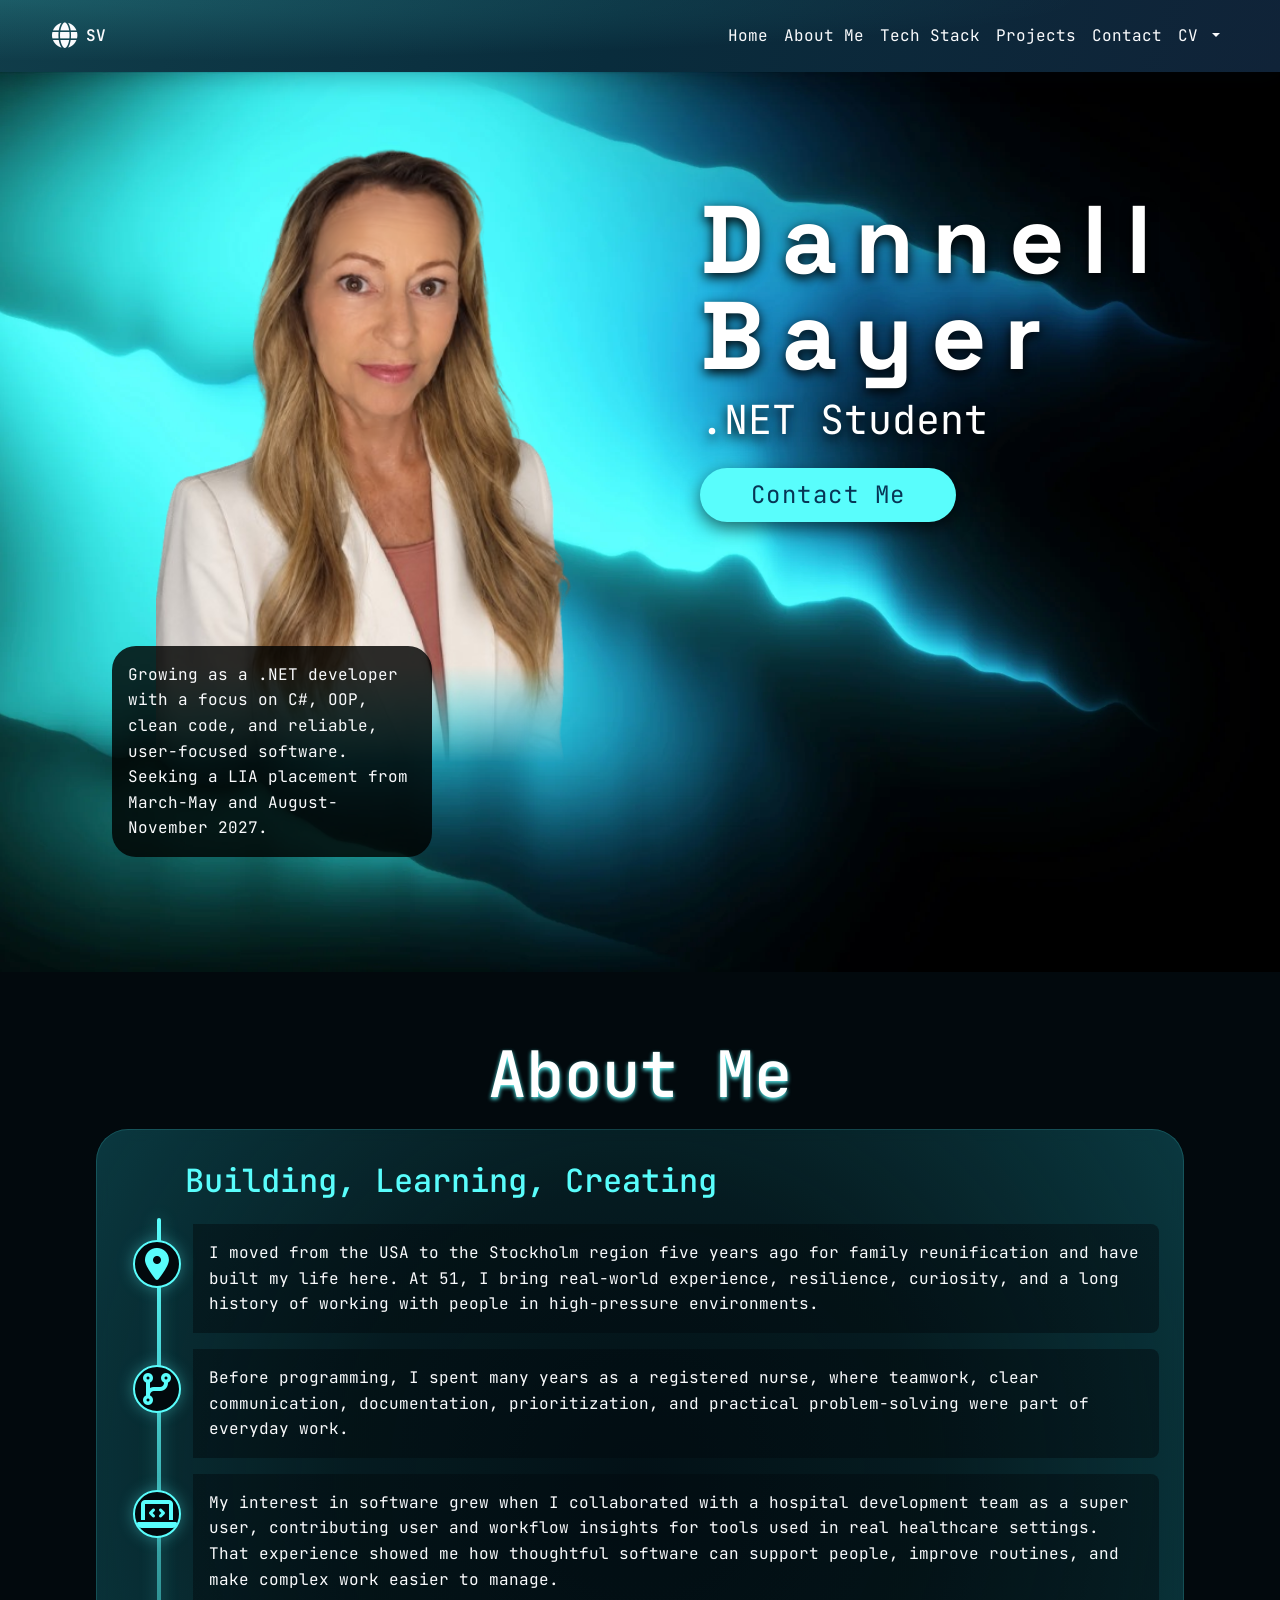
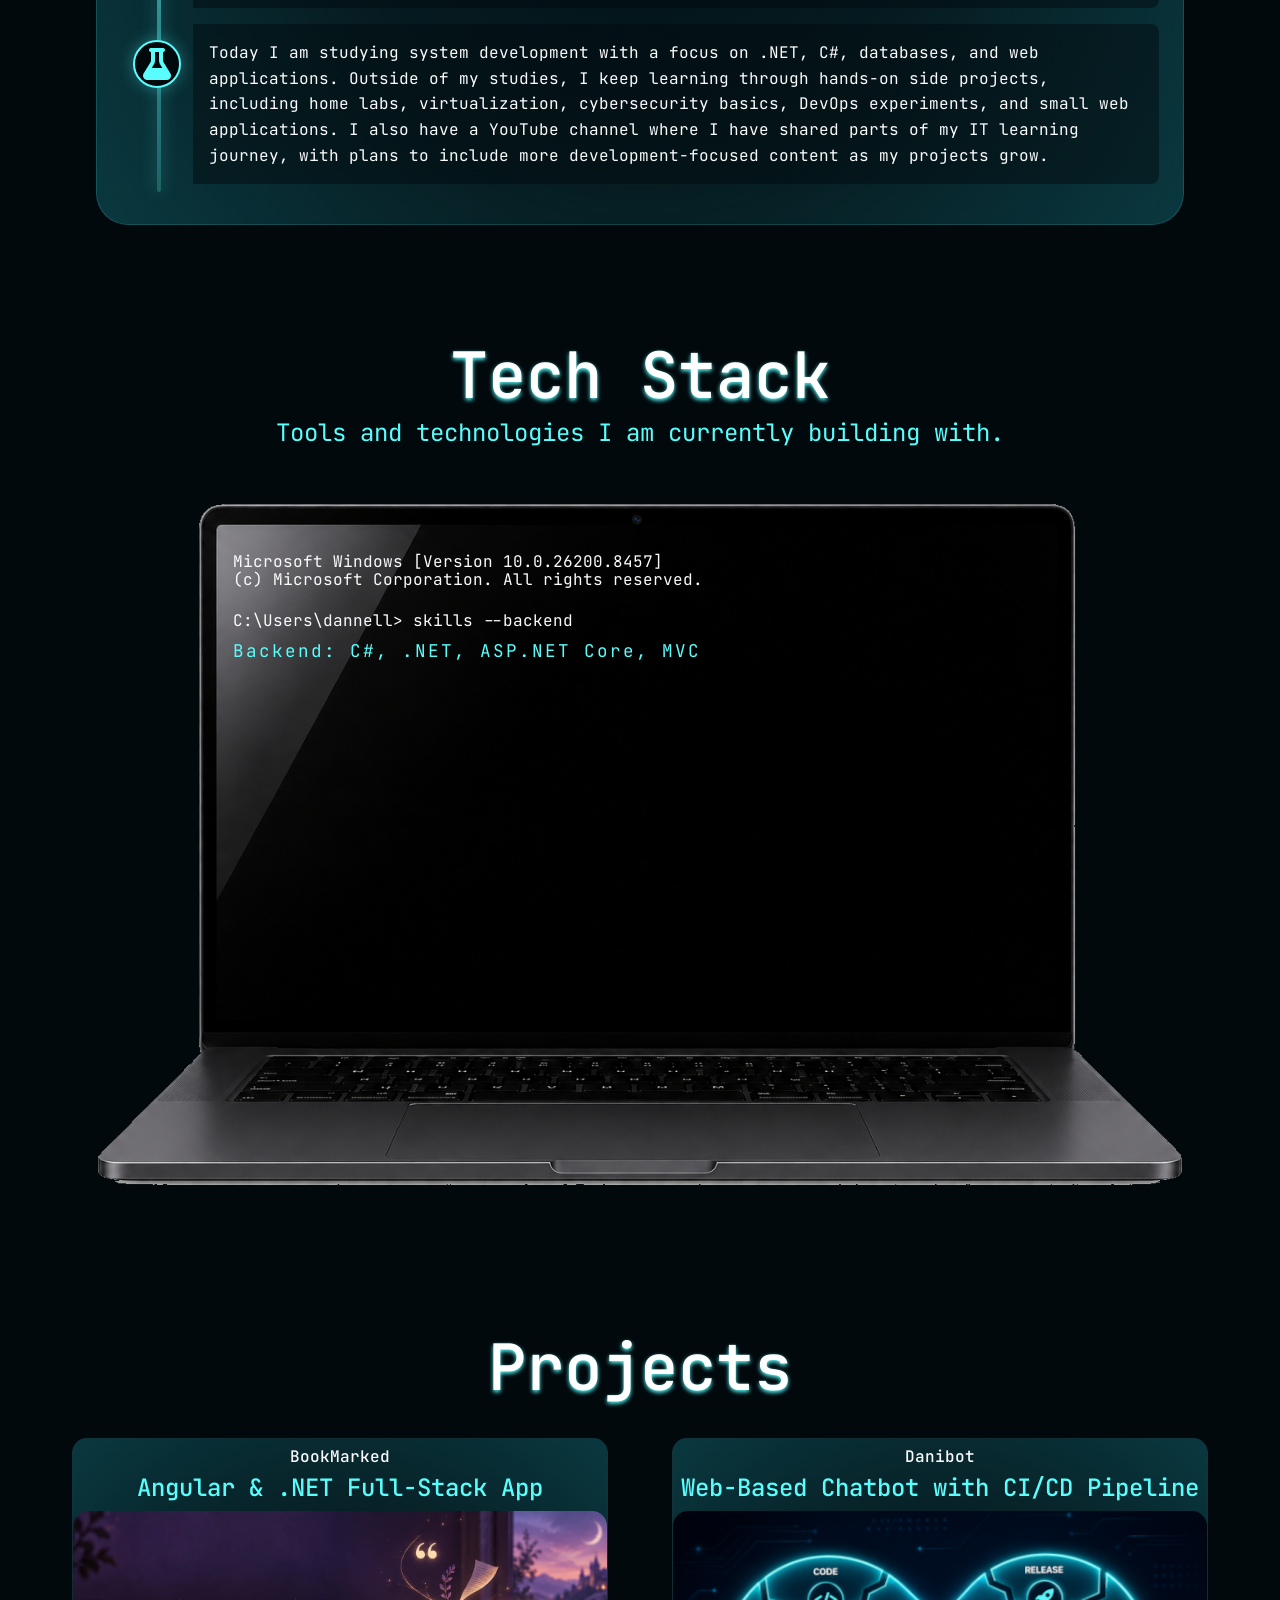
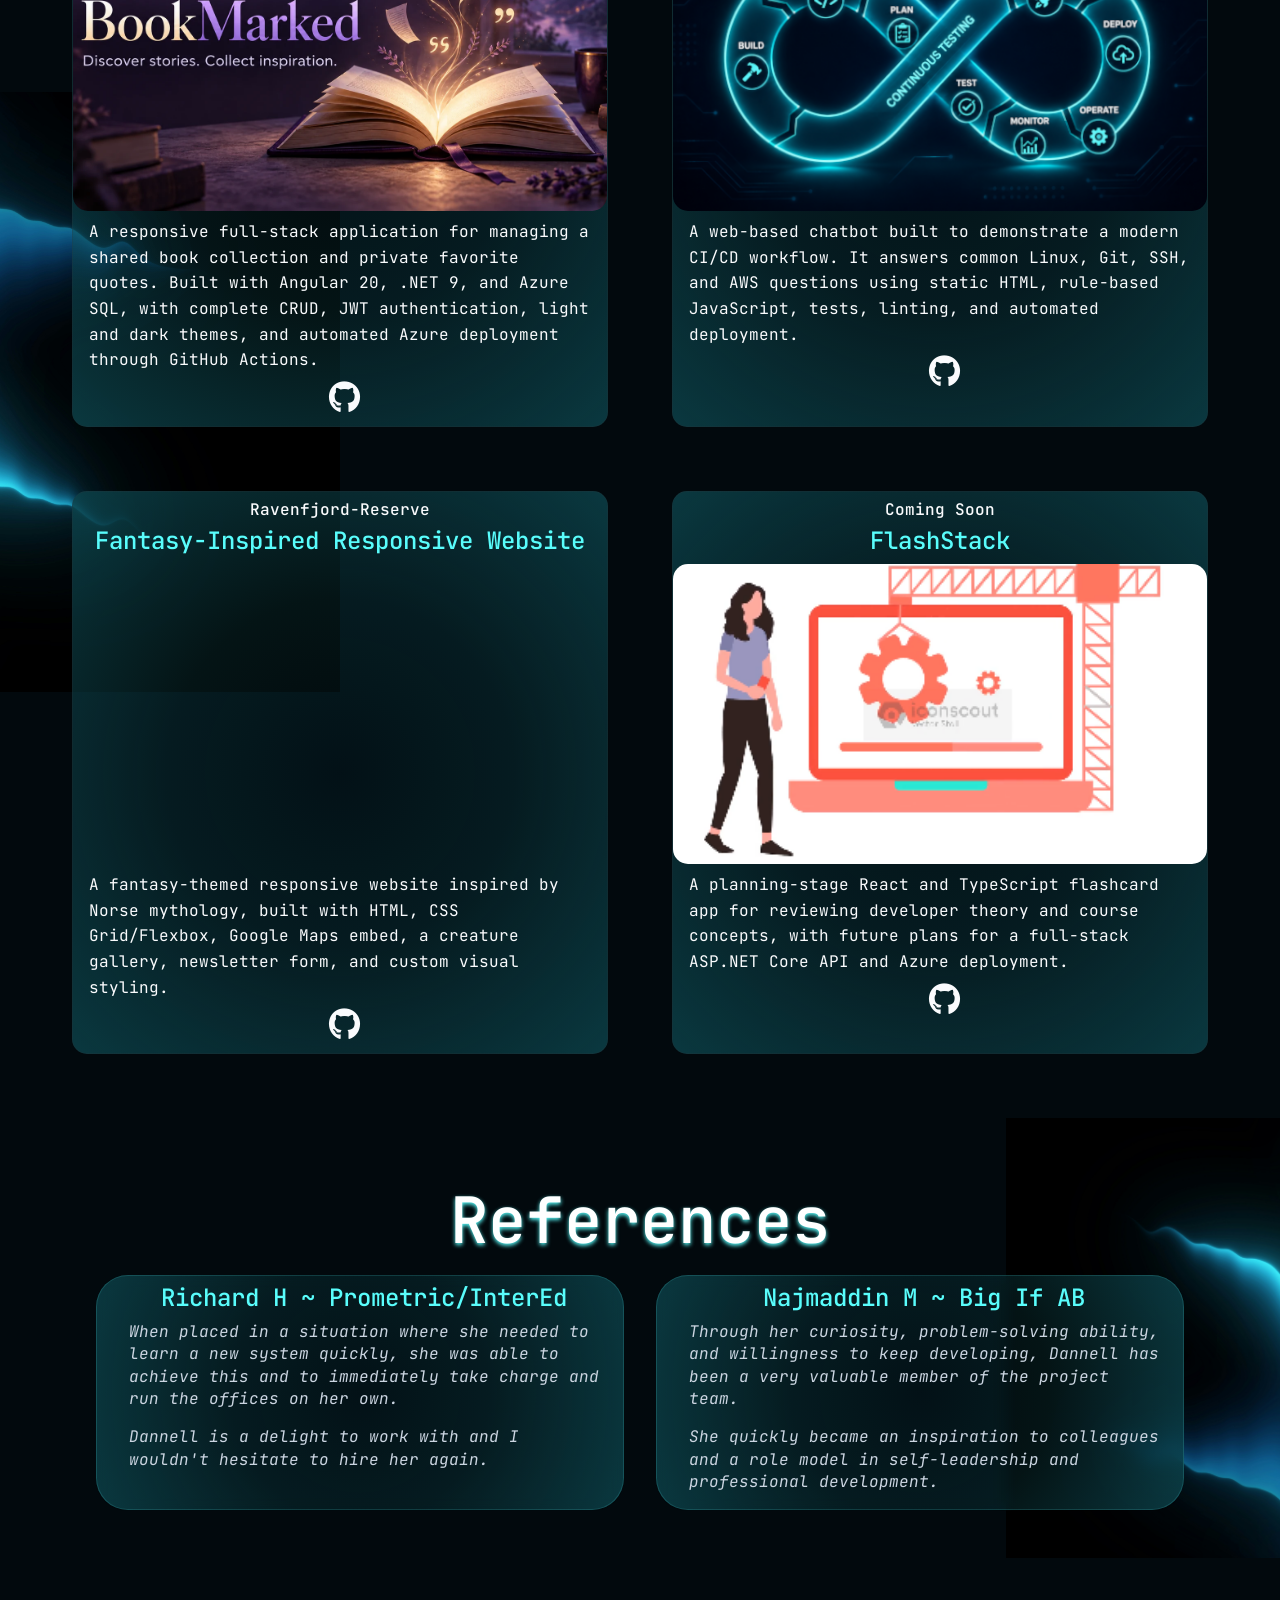
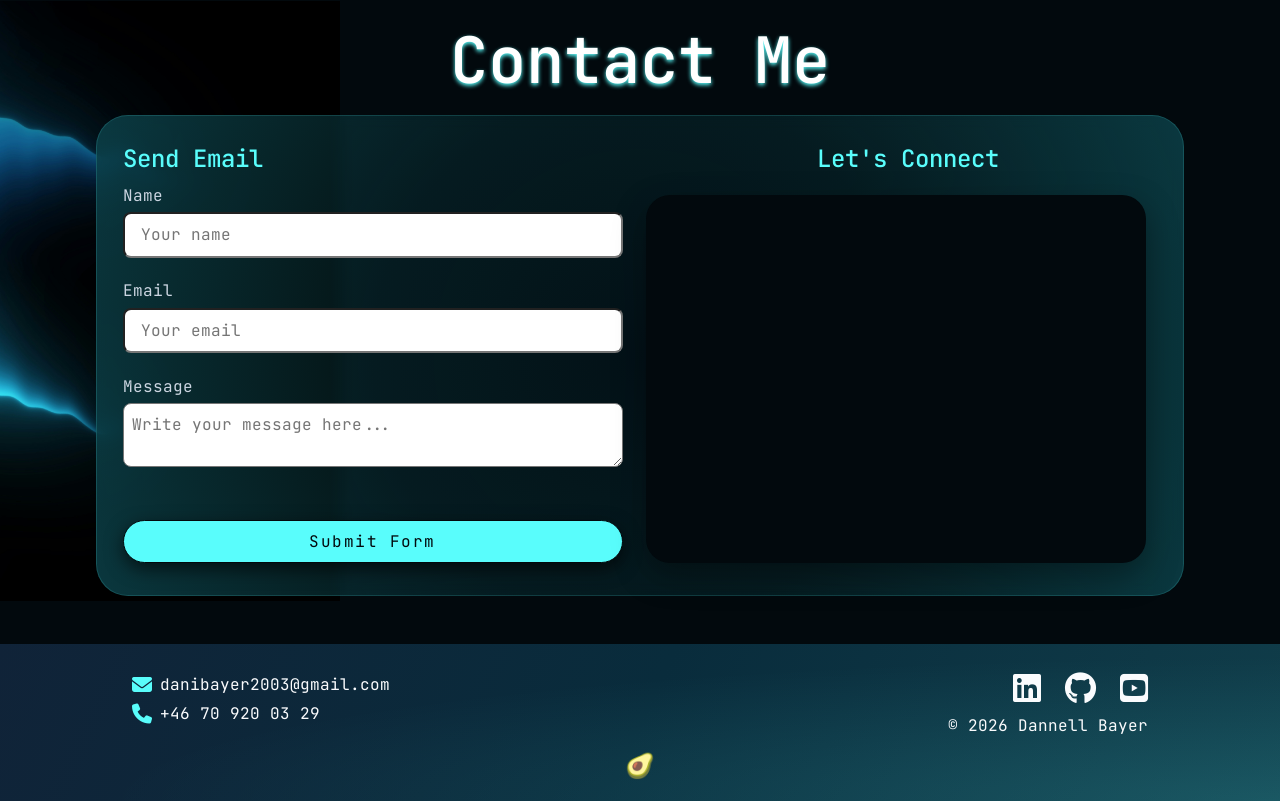
==== commit e8c770f9: "replaced weather api with connect animation" ====
--- a/index.html
+++ b/index.html
@@ -39,13 +39,12 @@
     <link rel="stylesheet" href="css/knowledge.css" />
     <link rel="stylesheet" href="css/references.css" />
     <link rel="stylesheet" href="css/contact.css" />
-    <link rel="stylesheet" href="css/weather.css" />
+    <link rel="stylesheet" href="css/connect.css" />
     <link rel="stylesheet" href="css/footer.css" />
 
     <link rel="preconnect" href="https://cdnjs.cloudflare.com" />
     <link rel="preconnect" href="https://fonts.googleapis.com" />
     <link rel="preconnect" href="https://fonts.gstatic.com" crossorigin />
-    <link rel="preconnect" href="https://api.openweathermap.org" />
 
     <link
       rel="stylesheet"
@@ -530,9 +529,18 @@
               Submit Form
             </button>
           </form>
-          <aside class="weather-div" aria-labelledby="weather-heading">
-            <h3 class="weather-h3" id="weather-heading">Current Weather</h3>
-            <div class="weatherCard"></div>
+          <aside class="connect-div" aria-labelledby="connect-heading">
+            <h3 class="connect-h3" id="connect-heading">Let&apos;s Connect</h3>
+            <video
+              class="connect-video"
+              muted
+              loop
+              playsinline
+              preload="metadata"
+              aria-label="Animated invitation to connect"
+            >
+              <source src="videos/lets-connect.mp4" type="video/mp4" />
+            </video>
           </aside>
         </div>
       </section>
--- a/css/navbar.css
+++ b/css/navbar.css
@@ -7,7 +7,10 @@
 
   padding: 15px 40px;
 
-  background-color: var(--bg);
+  background:
+    radial-gradient(ellipse at top left, rgba(89, 253, 252, 0.16), transparent 60%),
+    linear-gradient(110deg, #103d4a 0%, #092c3c 48%, #102338 100%);
+  box-shadow: 0 6px 24px rgba(0, 12, 20, 0.25);
   color: var(--text);
 }
 
@@ -108,6 +111,15 @@
     color 0.2s ease;
 }
 
+.custom-navbar .nav-link {
+  border-radius: 8px;
+}
+
+.custom-navbar .nav-link:hover,
+.custom-navbar .nav-link:focus-visible {
+  background-color: rgba(89, 253, 252, 0.09);
+}
+
 .custom-navbar .nav-link:hover,
 .custom-navbar .nav-link:focus,
 .custom-navbar .dropdown-item:hover,
@@ -119,7 +131,8 @@
   right: 0;
   left: auto;
   min-width: 120px;
-  background-color: var(--bg);
+  background: linear-gradient(135deg, #103d4a, #102338);
+  box-shadow: 0 8px 24px rgba(0, 12, 20, 0.3);
   border: 1px solid rgba(89, 253, 252, 0.25);
   text-align: right;
 }
@@ -130,21 +143,14 @@
 }
 
 @media (max-width: 991px) {
+  header + main {
+    padding-top: 56px;
+  }
+
   .custom-navbar {
     position: fixed;
-    background-color: transparent;
+    min-height: 56px;
     padding: 8px 16px;
-  }
-
-  .custom-navbar::before {
-    content: "";
-    position: absolute;
-    top: 0;
-    left: 0;
-    width: 100%;
-    height: 56px;
-    background-color: var(--bg);
-    z-index: -1;
   }
 
   .custom-navbar .navbar-collapse {
@@ -160,13 +166,14 @@
     width: fit-content;
     margin-left: auto;
     padding: 8px 12px;
-    background-color: rgba(2, 9, 13, 0.72);
+    background-color: rgba(89, 253, 252, 0.05);
     border-radius: 8px;
     text-shadow: 0 2px 6px var(--bg);
   }
 
   .custom-navbar .dropdown-menu {
-    background-color: transparent;
+    background: transparent;
+    box-shadow: none;
     border: 0;
   }
 
@@ -174,13 +181,13 @@
     width: fit-content;
     margin-left: auto;
     padding: 8px 12px;
-    background-color: rgba(2, 9, 13, 0.72);
+    background-color: rgba(89, 253, 252, 0.05);
     border-radius: 8px;
     text-align: right;
   }
 
   .custom-navbar .dropdown-item:hover,
   .custom-navbar .dropdown-item:focus {
-    background-color: rgba(2, 9, 13, 0.84);
+    background-color: rgba(89, 253, 252, 0.12);
   }
 }
--- a/css/contact.css
+++ b/css/contact.css
@@ -150,7 +150,7 @@
   transform: translateY(-2px);
 }
 
-.weather-div {
+.connect-div {
   grid-column: 2;
   grid-row: 1;
   display: flex;
@@ -192,7 +192,7 @@
     text-align: center;
   }
 
-  .weather-div {
+  .connect-div {
     grid-column: 1;
     grid-row: 3;
     width: 100%;
--- a/css/connect.css
+++ b/css/connect.css
@@ -0,0 +1,31 @@
+.connect-h3 {
+  width: 100%;
+  max-width: 350px;
+  color: var(--accent);
+  font-family: var(--font-main);
+  text-align: center;
+  font-size: 24px;
+  line-height: 1.6;
+  margin-bottom: 8px;
+}
+
+.connect-video {
+  width: 100%;
+  max-width: 500px;
+  flex: 1;
+  margin-top: 8px;
+  margin-right: 24px;
+  border-radius: 24px;
+  margin-bottom: 0;
+  display: block;
+  object-fit: cover;
+  background-color: var(--bg);
+  box-shadow: 0 12px 32px rgba(0, 0, 0, 0.35);
+}
+
+@media (max-width: 980px) {
+  .connect-video {
+    margin-right: auto;
+    margin-left: auto;
+  }
+}
--- a/css/footer.css
+++ b/css/footer.css
@@ -1,7 +1,8 @@
 .footer {
-  background-color: var(--bg);
+  background:
+    radial-gradient(ellipse at bottom right, rgba(89, 253, 252, 0.14), transparent 65%),
+    linear-gradient(115deg, #102338 0%, #092c3c 50%, #103d4a 100%);
   color: var(--text);
-  border-top: 1px solid rgba(89, 253, 252, 0.25);
   padding-right: 6rem;
   padding-left: 6rem;
 }
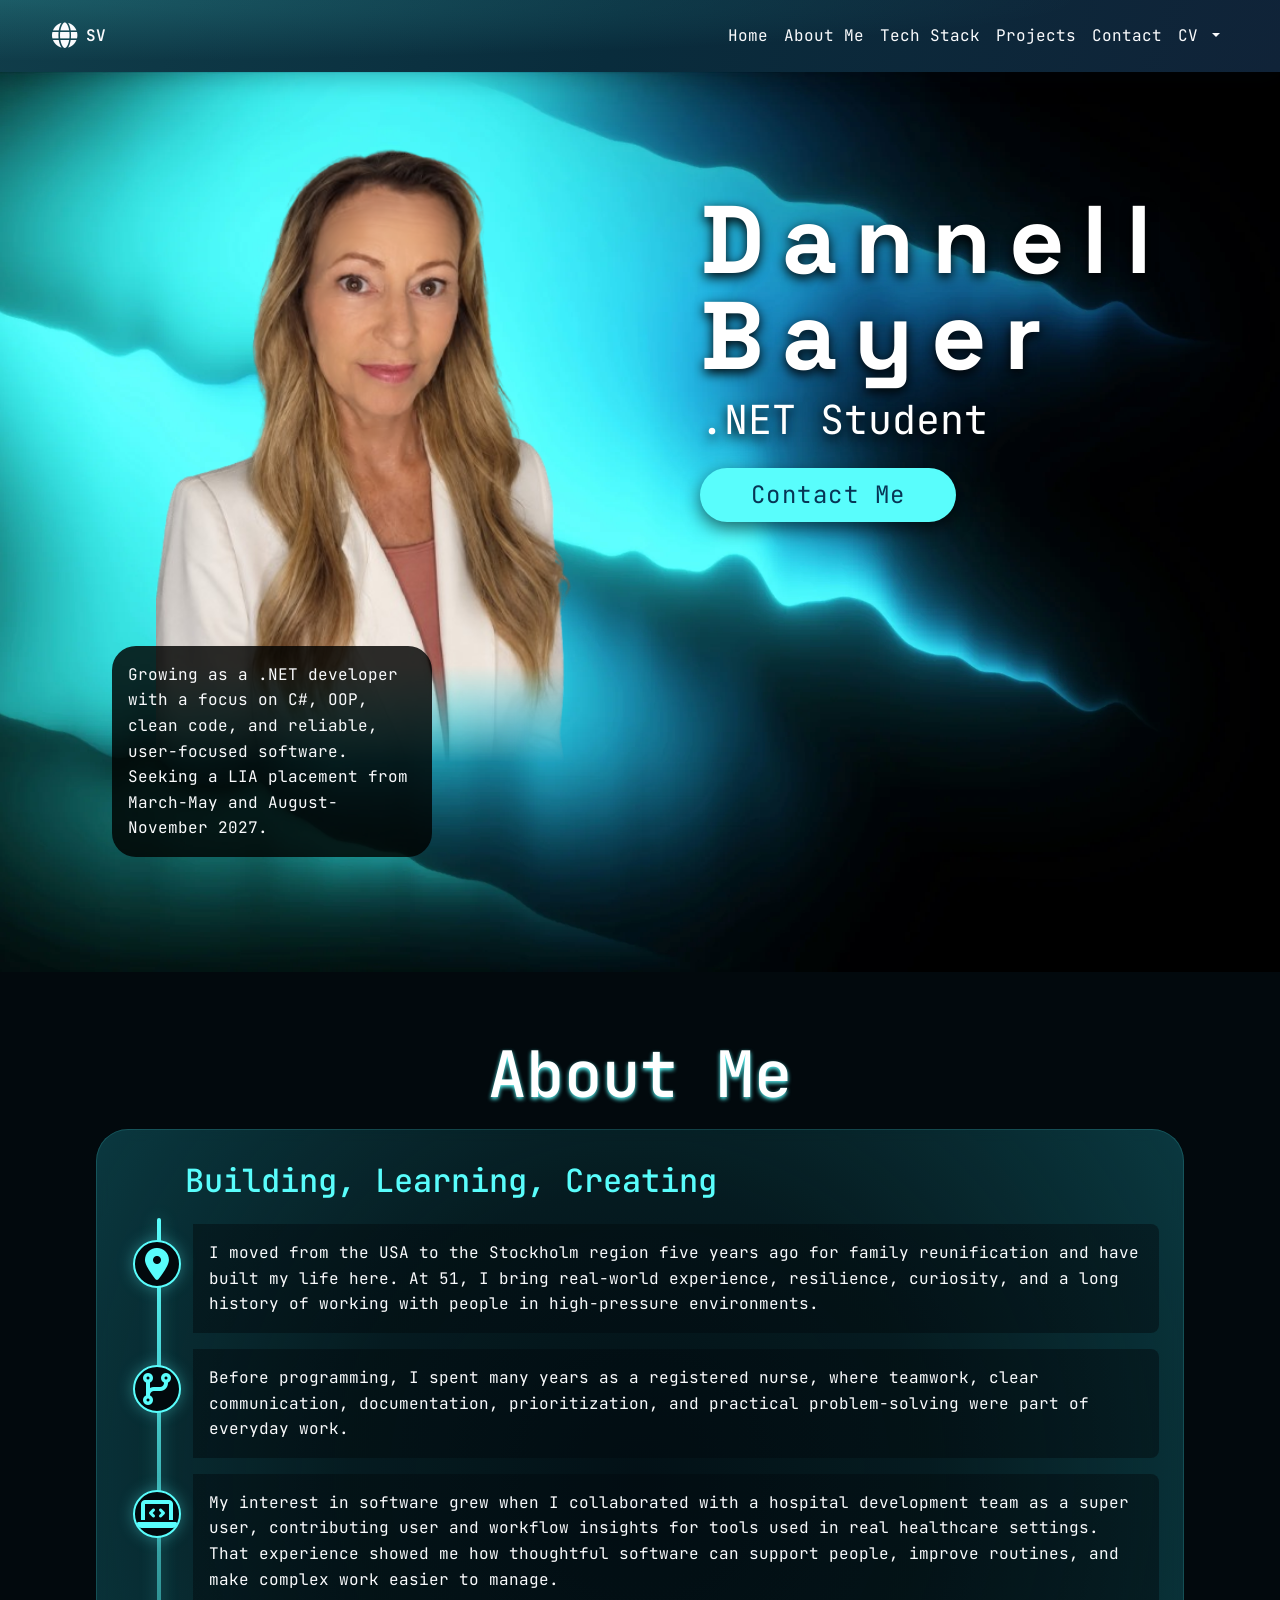
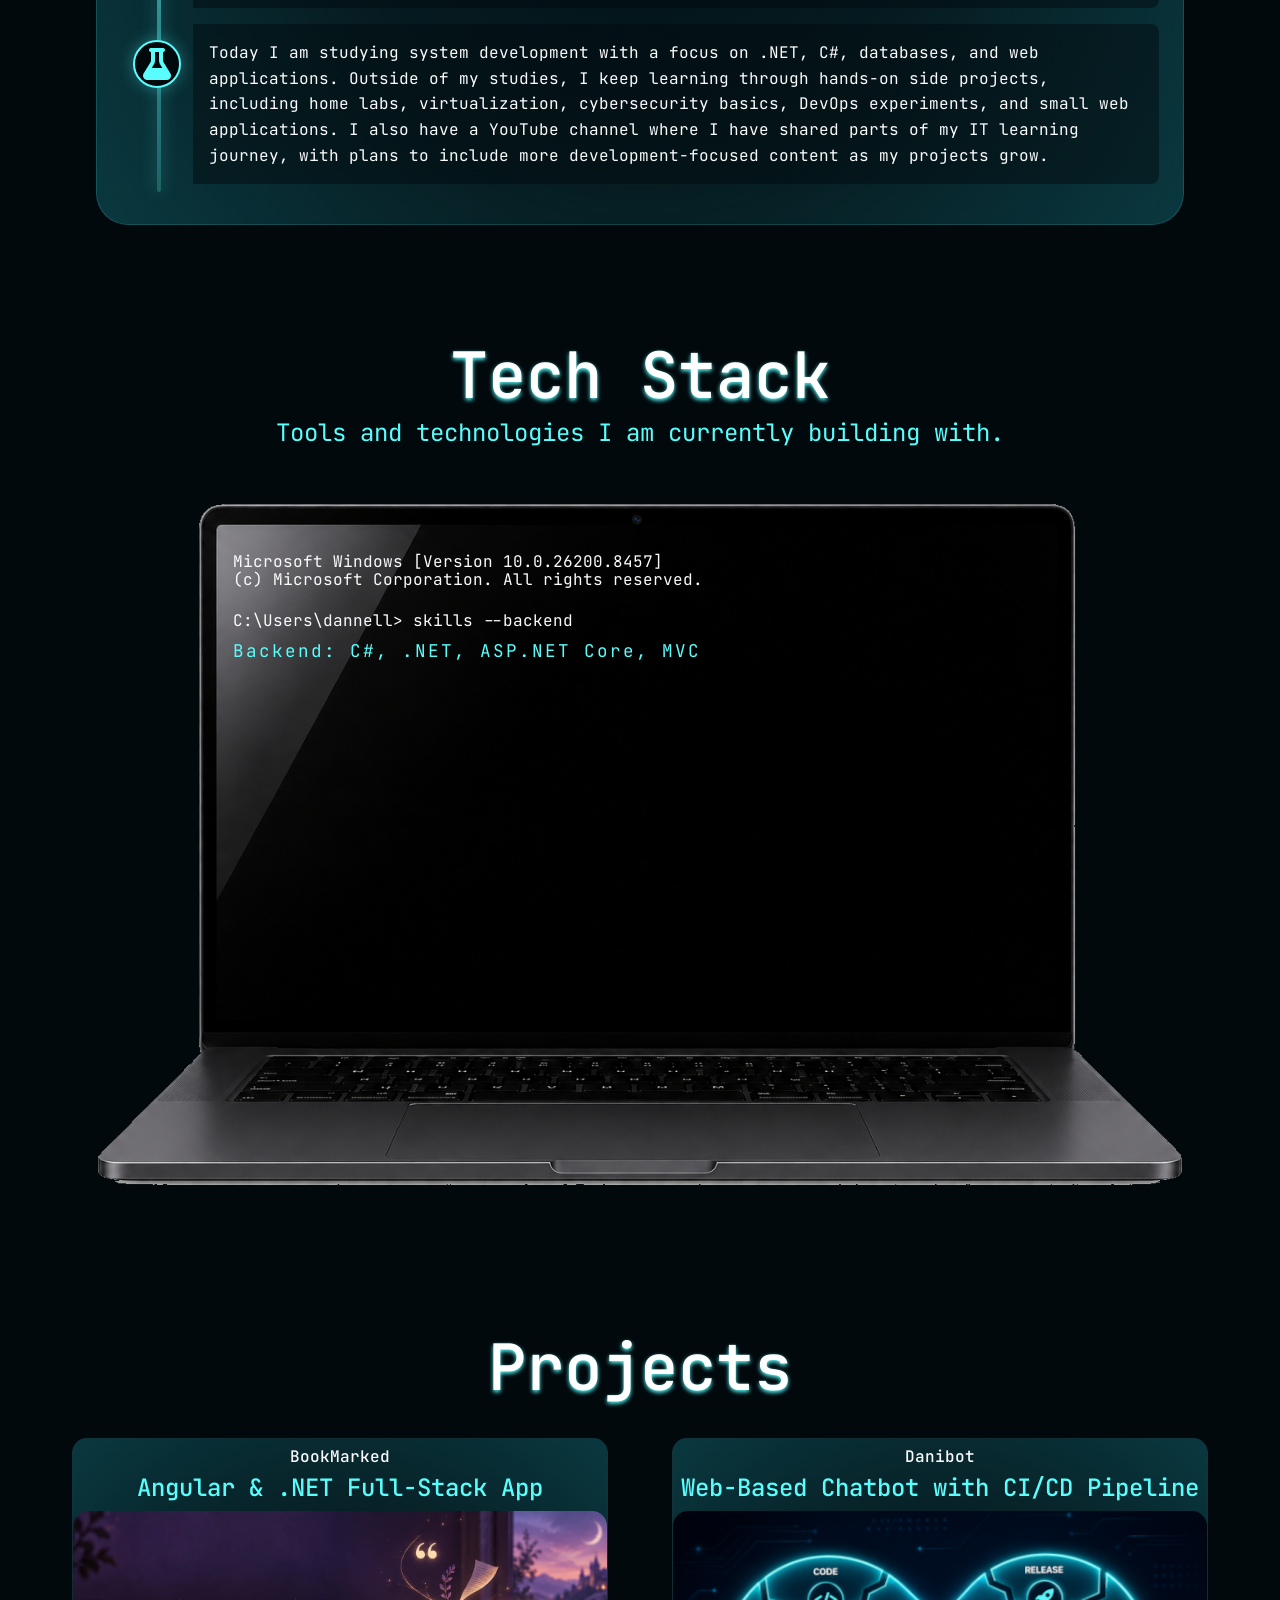
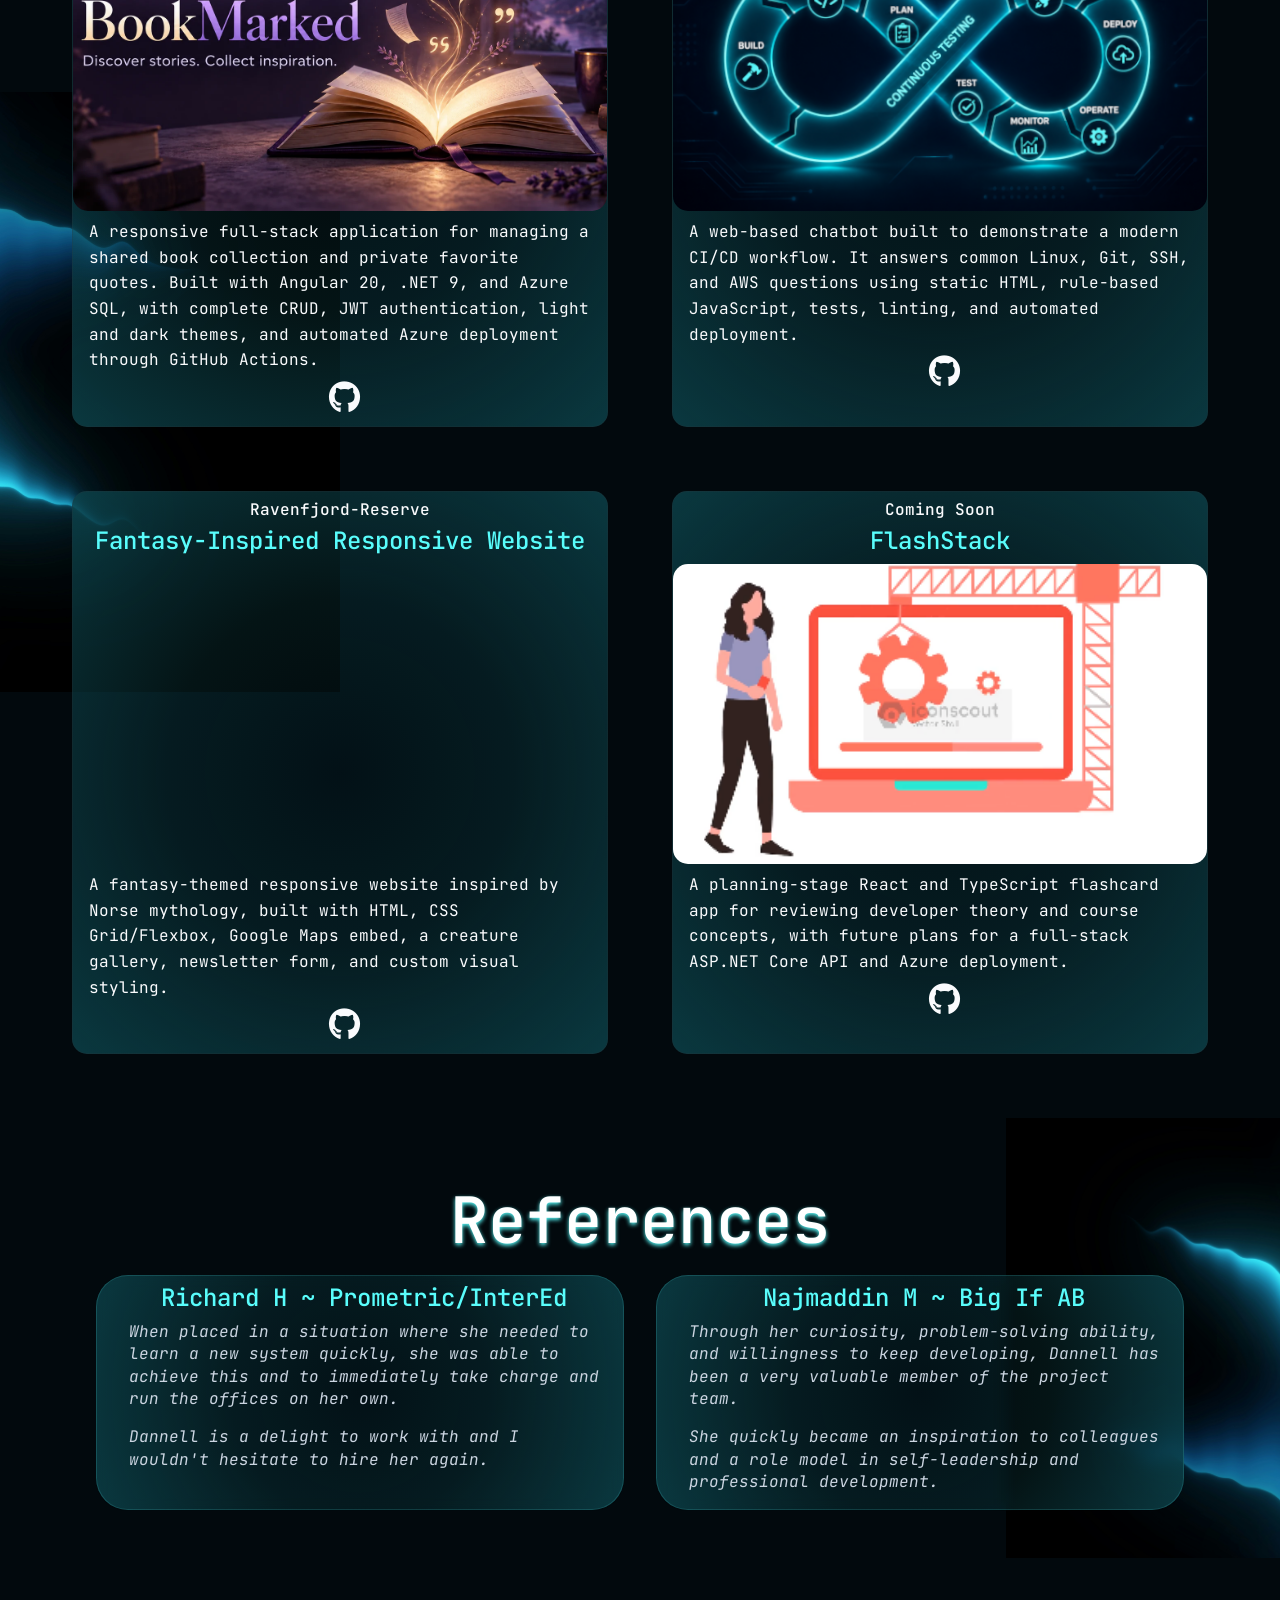
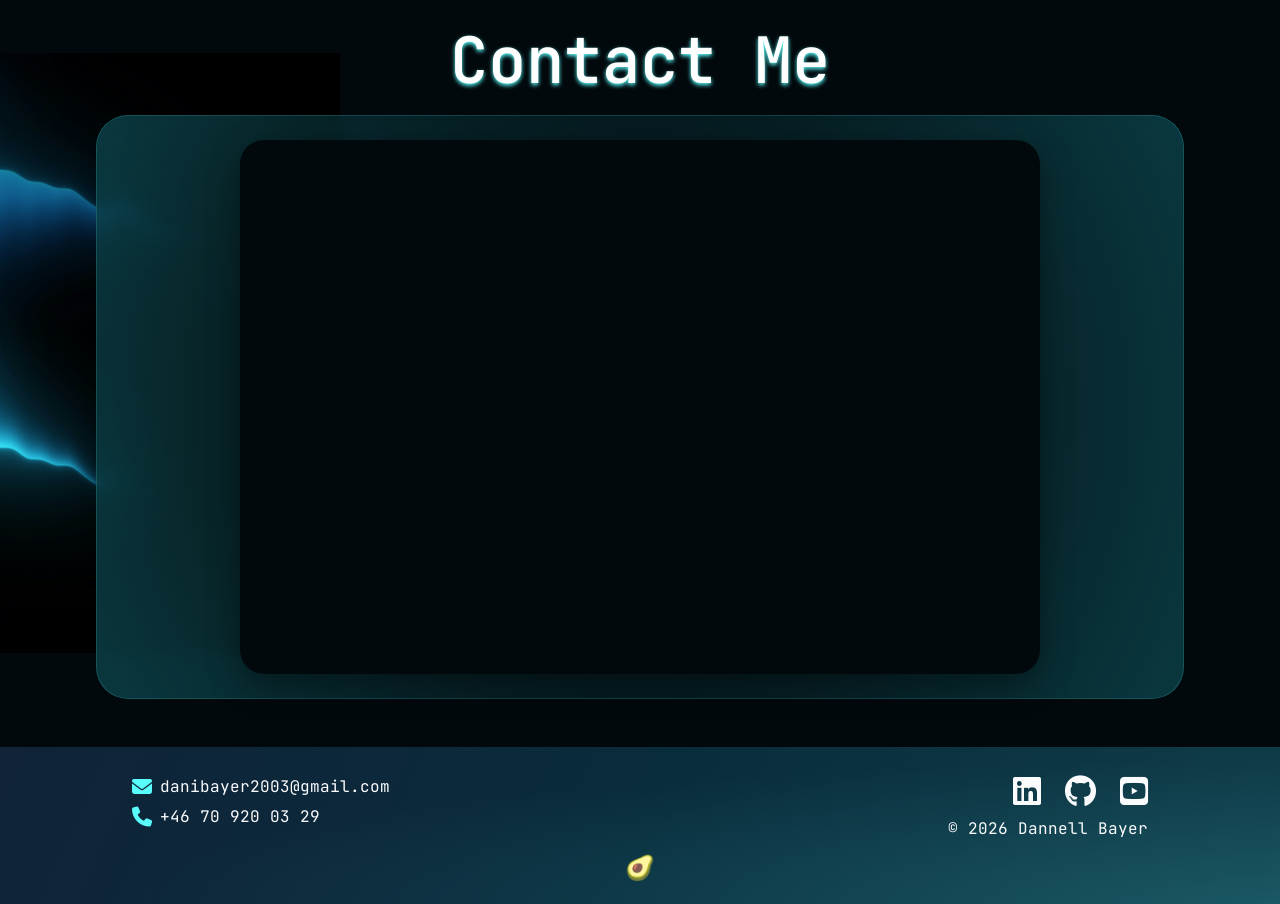
==== commit 4c49ccdd: "form hidden under animation until revealed on hover." ====
--- a/index.html
+++ b/index.html
@@ -479,6 +479,7 @@
             action="https://api.web3forms.com/submit"
             method="POST"
             novalidate
+            hidden
           >
             <h3 class="contact-h3">Send Email</h3>
 
@@ -529,8 +530,7 @@
               Submit Form
             </button>
           </form>
-          <aside class="connect-div" aria-labelledby="connect-heading">
-            <h3 class="connect-h3" id="connect-heading">Let&apos;s Connect</h3>
+          <aside class="connect-div" id="connectCard" aria-label="Contact invitation">
             <video
               class="connect-video"
               muted
@@ -541,6 +541,13 @@
             >
               <source src="videos/lets-connect.mp4" type="video/mp4" />
             </video>
+            <button
+              class="connect-card-button"
+              type="button"
+              aria-controls="contactForm"
+            >
+              Contact Me
+            </button>
           </aside>
         </div>
       </section>
--- a/css/contact.css
+++ b/css/contact.css
@@ -13,10 +13,7 @@
 
   display: grid;
   align-self: center;
-  grid-template-columns: 1fr 1fr;
-  grid-template-rows: auto 1fr;
-  row-gap: 8px;
-  column-gap: 32px;
+  grid-template-columns: minmax(0, 1fr);
   align-items: stretch;
   margin: 0 32px;
   padding: 24px;
@@ -45,13 +42,18 @@
 }
 
 .contact-form {
-  grid-column: 1;
   display: flex;
   flex-direction: column;
   align-items: center;
   gap: 4px;
   width: 100%;
   height: 100%;
+  margin: 0 auto;
+}
+
+.contact-form[hidden],
+.connect-div[hidden] {
+  display: none;
 }
 
 .contact-form label {
@@ -151,15 +153,12 @@
 }
 
 .connect-div {
-  grid-column: 2;
-  grid-row: 1;
-  display: flex;
-  flex-direction: column;
-  align-items: center;
-  height: 100%;
-  font-size: 1rem;
-  color: var(--text);
-  line-height: 1.6;
+  position: relative;
+  width: min(100%, 800px);
+  margin: 0 auto;
+  overflow: hidden;
+  border-radius: 24px;
+  box-shadow: 0 12px 32px rgba(0, 0, 0, 0.35);
 }
 
 @media (max-width: 980px) {
@@ -193,9 +192,6 @@
   }
 
   .connect-div {
-    grid-column: 1;
-    grid-row: 3;
     width: 100%;
-    height: auto;
   }
 }
--- a/css/connect.css
+++ b/css/connect.css
@@ -1,31 +1,42 @@
-.connect-h3 {
+.connect-video {
   width: 100%;
-  max-width: 350px;
+  max-width: none;
+  aspect-ratio: 3 / 2;
+  height: auto;
+  display: block;
+  object-fit: contain;
+  background-color: var(--bg);
+}
+
+.connect-card-button {
+  position: absolute;
+  inset: 0;
+  display: flex;
+  align-items: center;
+  justify-content: center;
+  width: 100%;
+  border: 0;
+  background: rgba(0, 9, 13, 0.84);
   color: var(--accent);
   font-family: var(--font-main);
-  text-align: center;
-  font-size: 24px;
-  line-height: 1.6;
-  margin-bottom: 8px;
+  font-size: clamp(1.5rem, 4vw, 2rem);
+  font-weight: 600;
+  letter-spacing: 1px;
+  opacity: 0;
+  cursor: pointer;
+  transition: opacity 0.3s ease;
 }
 
-.connect-video {
-  width: 100%;
-  max-width: 500px;
-  flex: 1;
-  margin-top: 8px;
-  margin-right: 24px;
-  border-radius: 24px;
-  margin-bottom: 0;
-  display: block;
-  object-fit: cover;
-  background-color: var(--bg);
-  box-shadow: 0 12px 32px rgba(0, 0, 0, 0.35);
+.connect-div:hover .connect-card-button,
+.connect-card-button:focus-visible {
+  opacity: 1;
 }
 
-@media (max-width: 980px) {
-  .connect-video {
-    margin-right: auto;
-    margin-left: auto;
+@media (hover: none) {
+  .connect-card-button {
+    align-items: flex-end;
+    padding-bottom: 24px;
+    background: linear-gradient(transparent 45%, rgba(0, 9, 13, 0.84));
+    opacity: 1;
   }
 }
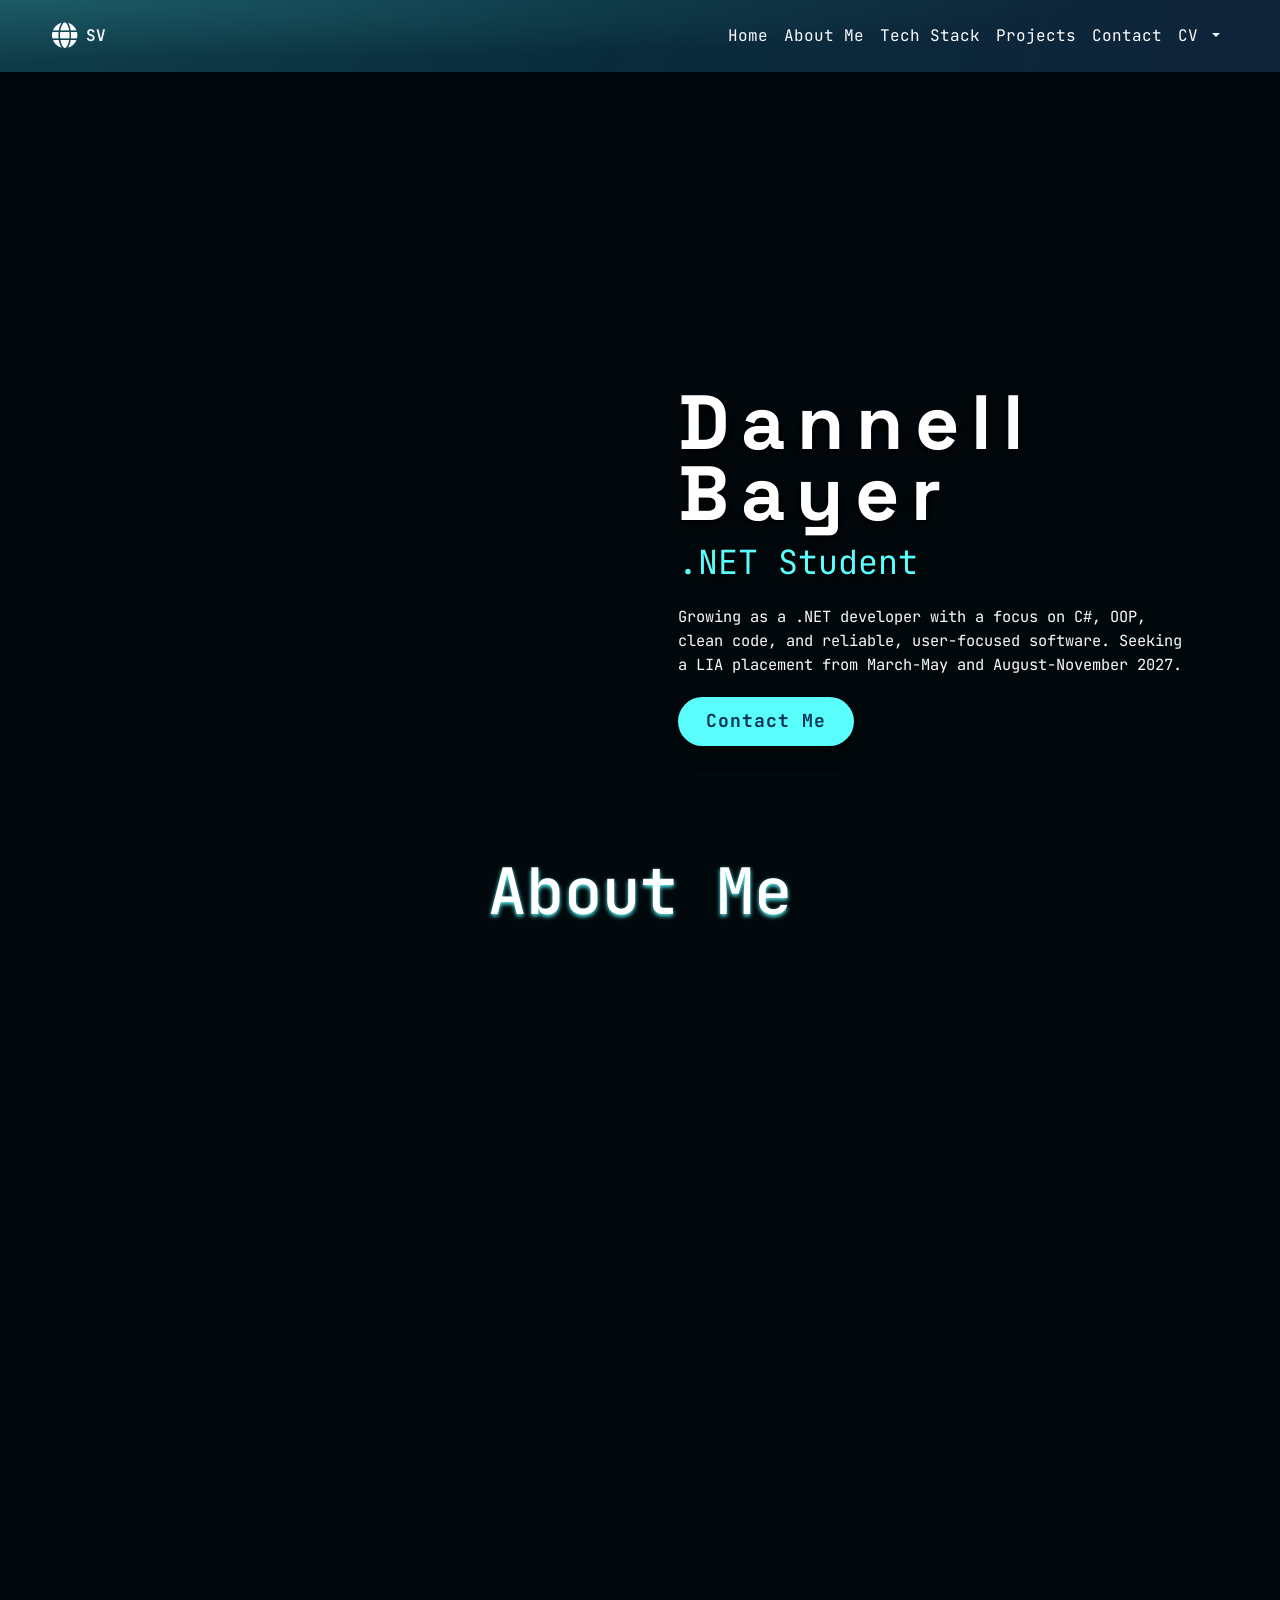
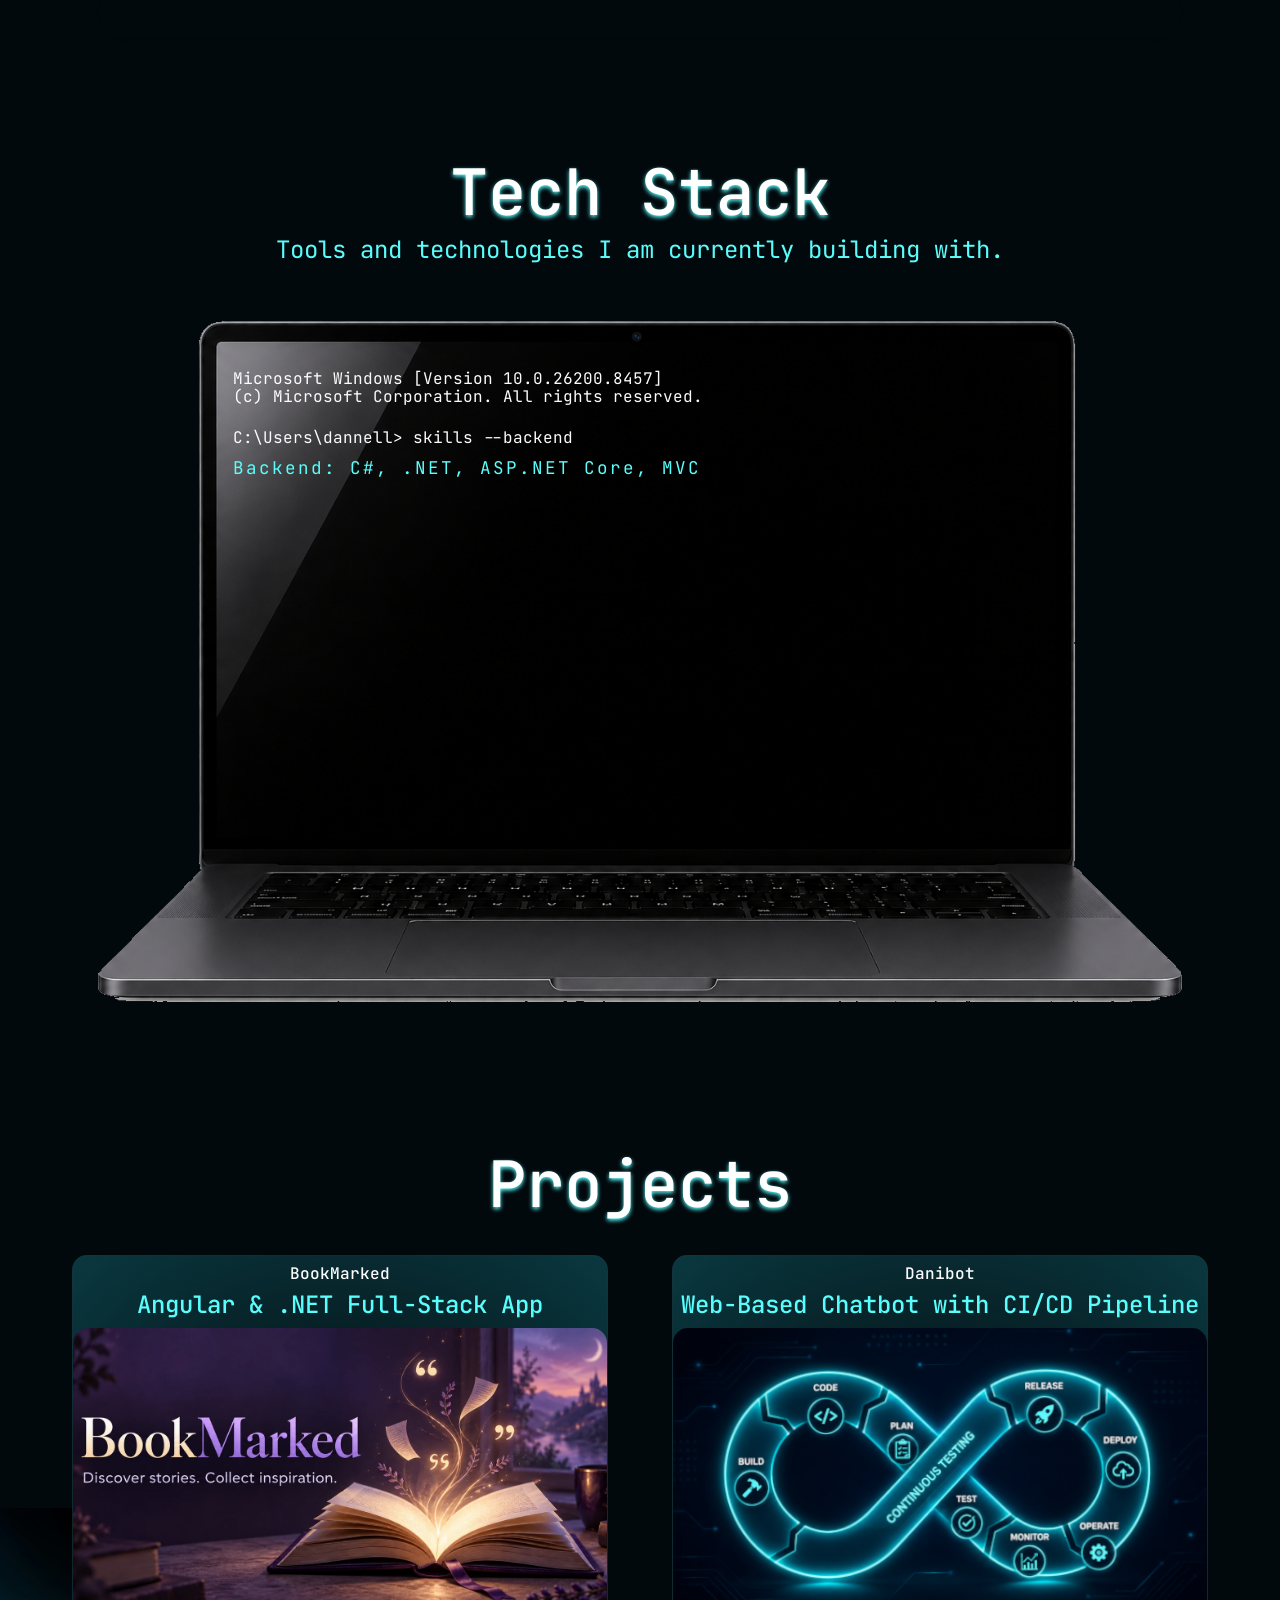
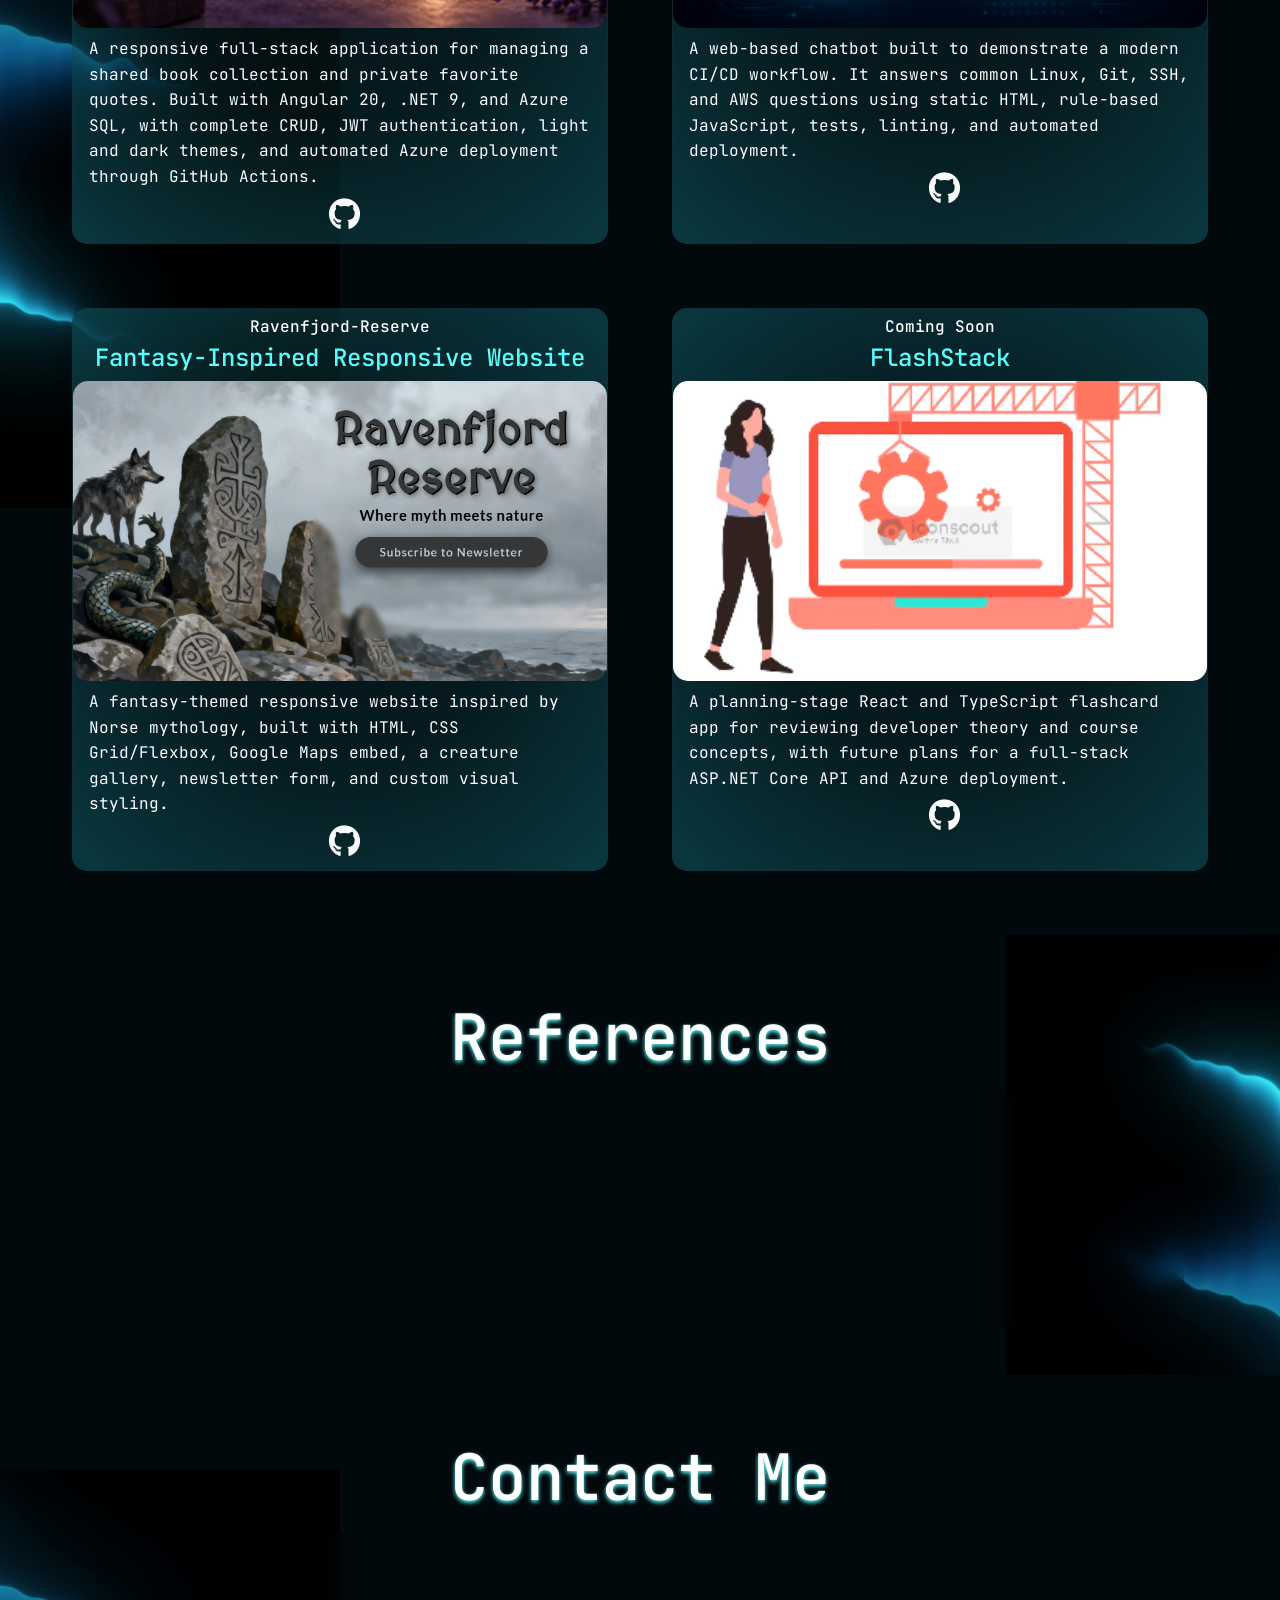
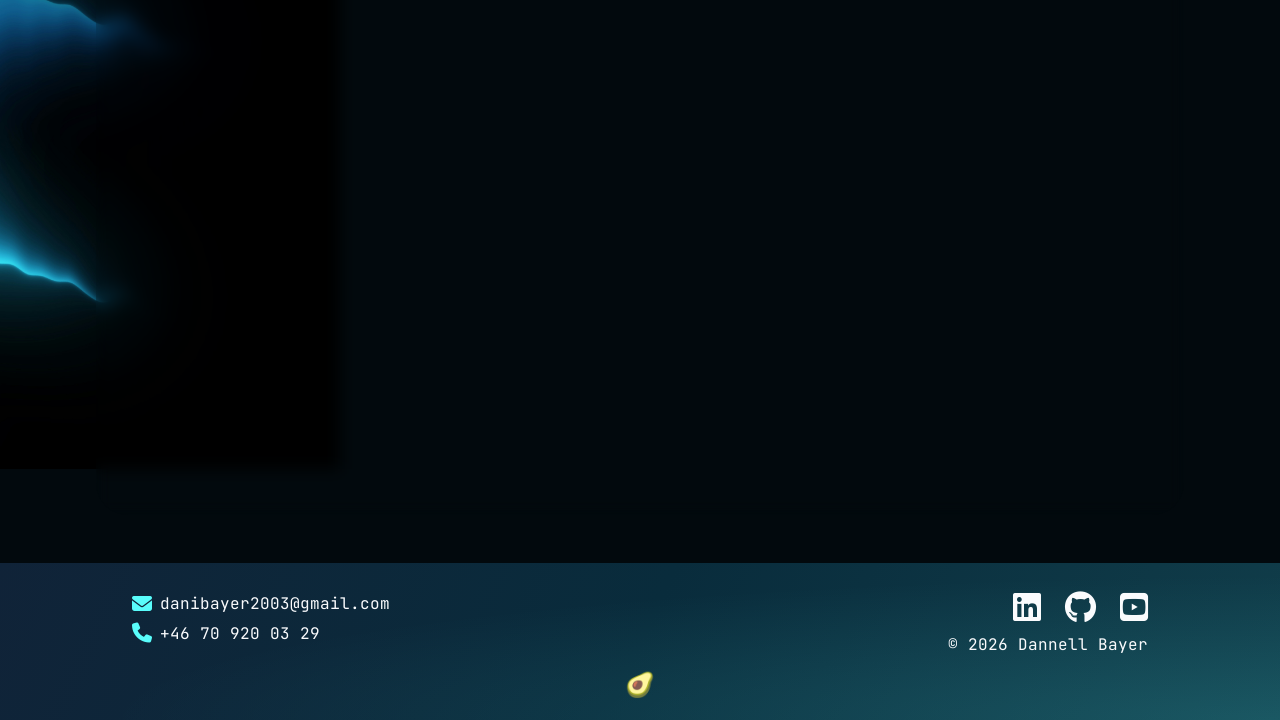
==== commit 440df3be: "added animation video and repositioned overlay" ====
--- a/index.html
+++ b/index.html
@@ -146,23 +146,19 @@
     <!-- hero section -->
     <main>
       <section class="hero" id="hero">
-        <div class="hero-layout">
-          <div class="container">
-            <div class="hero-divImg">
-              <picture>
-                <source srcset="images/dani4.webp" type="image/webp" />
-                <img src="images/dani4.png" alt="Portrait of Dannell Bayer" width="433" height="577" fetchpriority="high" />
-              </picture>
-            </div>
-            <div class="text">
+        <video class="hero-video" muted loop playsinline preload="metadata" aria-hidden="true">
+          <source src="videos/heroanimation.mp4" type="video/mp4" />
+        </video>
+        <div class="hero-scrim" aria-hidden="true"></div>
+        <div class="hero-overlay">
+          <div class="hero-copy">
+            <h1 class="hero-h1">Dannell Bayer</h1>
+            <p class="hero-p">.NET Student</p>
+            <p class="hero-summary">
               Growing as a .NET developer with a focus on C#, OOP, clean code,
               and reliable, user-focused software. Seeking a LIA placement from
               March-May and August-November 2027.
-            </div>
-          </div>
-          <div class="hero-div">
-            <h1 class="hero-h1">Dannell Bayer</h1>
-            <p class="hero-p">.NET Student</p>
+            </p>
             <a href="#contact" class="hero-btn">Contact Me</a>
           </div>
         </div>
--- a/css/hero.css
+++ b/css/hero.css
@@ -1,238 +1,168 @@
 .hero {
   position: relative;
-  min-height: 100vh;
-  overflow: hidden;
-  padding-top: 80px;
-  padding-right: clamp(16px, 4vw, 64px);
-  padding-left: clamp(16px, 4vw, 64px);
-
-  background-image: url("../images/background3.jpg");
-  background-image: image-set(
-    url("../images/background3.webp") type("image/webp"),
-    url("../images/background3.jpg") type("image/jpeg")
-  );
-  background-repeat: no-repeat;
-  background-position: center;
-  background-size: cover;
-}
-
-.hero-layout {
-  display: grid;
-  grid-template-columns: minmax(0, 1fr) minmax(0, 1fr);
-  grid-template-rows: auto 1fr;
-  align-items: start;
-  max-width: 1600px;
-  margin: 0 auto;
-  padding: 24px;
-  gap: 8px 56px;
-}
-
-.hero .container {
-  position: relative;
-  width: 400px;
-  height: max-content;
-  justify-self: end;
-}
-
-.hero-divImg {
-  position: relative;
-  z-index: 1;
-  width: 130%;
-  margin-top: -64px;
+  isolation: isolate;
+  display: flex;
+  align-items: flex-end;
+  min-height: clamp(480px, 56vw, 780px);
+  padding: clamp(24px, 4vw, 64px) clamp(16px, 2vw, 32px)
+    clamp(24px, 4vw, 64px) clamp(24px, 4vw, 64px);
   overflow: hidden;
 }
 
-.hero-divImg img {
-  display: block;
-  width: 130%;
-  height: auto;
-  -webkit-mask-image: linear-gradient(
-    to bottom,
-    black 0%,
-    black 85%,
-    transparent 100%
-  );
-  mask-image: linear-gradient(to bottom, black 0%, black 85%, transparent 100%);
+.hero-video,
+.hero-scrim {
+  position: absolute;
+  inset: 0;
+  width: 100%;
+  height: 100%;
 }
 
-.text {
-  position: absolute;
-  top: 80%;
-  left: -32px;
-  z-index: 10;
-  width: min(320px, 85%);
-  padding: 16px;
-
-  color: var(--text);
-  font-family: var(--font-main);
-  background-color: rgba(0, 2, 0, 0.82);
-  border-radius: 24px;
+.hero-video {
+  z-index: -2;
+  object-fit: contain;
+  object-position: center;
 }
 
-.hero-div {
-  display: flex;
-  flex-direction: column;
+.hero-scrim {
+  z-index: -1;
+  background:
+    linear-gradient(90deg, rgba(2, 9, 13, 0.18) 0%, transparent 52%),
+    linear-gradient(0deg, rgba(2, 9, 13, 0.8) 0%, rgba(2, 9, 13, 0.1) 58%);
+}
+
+.hero-overlay {
+  width: min(100%, 600px);
+  margin-left: auto;
+  padding: 0;
+  color: var(--text);
+}
+
+.hero-copy {
   min-width: 0;
-  max-width: 450px;
-  height: 450px;
-  margin-top: 16px;
-  margin-left: 32px;
+}
+
+@media (min-width: 901px) {
+  .hero-video {
+    transform: scale(1.075) translateY(-2%);
+  }
+
+  .hero-overlay {
+    box-sizing: border-box;
+    padding: 24px;
+    background-color: rgba(2, 9, 13, 0.36);
+    -webkit-backdrop-filter: blur(6px);
+    backdrop-filter: blur(6px);
+    transform: translateY(32px);
+  }
 }
 
 .hero-h1 {
   color: #ffffff;
-  text-align: left;
   font-family: "Space Grotesk", monospace;
-  font-size: 6rem;
+  font-size: clamp(3rem, 6vw, 6rem);
   font-weight: 900;
-  line-height: 1;
-  letter-spacing: clamp(6px, 1.7vw, 18px);
+  line-height: 0.92;
+  letter-spacing: clamp(3px, 1vw, 12px);
   text-shadow: 0 4px 12px black;
 }
 
 .hero-p {
-  padding-top: 4px;
+  margin-top: 8px;
+  color: var(--accent);
+  font-family: var(--font-main);
+  font-size: clamp(1.25rem, 2.6vw, 2.25rem);
+  text-shadow: 0 3px 8px black;
+}
 
-  color: #ffffff;
-  text-align: left;
+.hero-summary {
+  max-width: 56ch;
+  margin-top: 16px;
+  color: var(--text);
   font-family: var(--font-main);
-  font-size: 2.5rem;
-  text-shadow: 0 4px 12px black;
+  font-size: clamp(0.875rem, 1.2vw, 1rem);
+  line-height: 1.55;
 }
 
 .hero-btn {
   display: inline-block;
-  width: 256px;
-  margin-top: 16px;
-  padding: 8px 24px;
-
+  margin-top: 20px;
+  padding: 10px 28px;
   color: #073555;
-  font-size: 1.5rem;
-  letter-spacing: 1.5px;
+  font-size: 1.125rem;
+  font-weight: 700;
+  letter-spacing: 1px;
   text-align: center;
   text-decoration: none;
-  vertical-align: middle;
   background-color: var(--accent);
-  border: 0;
   border-radius: 999px;
-  box-shadow: 0 6px 18px rgba(0, 0, 0, 0.6);
-  cursor: pointer;
-
-  transition:
-    color 0.3s ease,
-    box-shadow 0.3s ease,
-    transform 0.3s ease;
+  box-shadow: 0 6px 18px rgba(0, 0, 0, 0.45);
+  transition: box-shadow 0.3s ease, transform 0.3s ease;
 }
 
 .hero-btn:hover {
-  color: black;
-  box-shadow: 0 2px 6px rgba(0, 0, 0, 0.15);
-  transform: translateY(-2px);
-}
-
-.hero-btn:active {
+  color: var(--bg);
+  box-shadow: 0 2px 8px rgba(89, 253, 252, 0.5);
   transform: translateY(-2px);
 }
 
 .hero-btn:focus-visible {
-  outline: 2px solid var(--accent);
+  outline: 2px solid var(--text);
   outline-offset: 4px;
 }
 
-@media (max-width: 1024px) {
+@media (max-width: 900px) {
   .hero {
-    padding-top: 128px;
-    padding-right: 16px;
-    padding-left: 16px;
+    display: block;
+    min-height: 0;
+    padding: 32px 24px;
   }
 
-  .hero-layout {
-    max-width: 100%;
-    column-gap: 16px;
+  .hero-video {
+    position: relative;
+    display: block;
+    width: 100%;
+    height: auto;
+    aspect-ratio: 1672 / 940;
   }
 
-  .hero .container {
-    width: min(34vw, 320px);
-    justify-self: center;
+  .hero-scrim {
+    display: none;
   }
 
-  .hero-div {
-    margin-left: 16px;
+  .hero-overlay {
+    margin-top: 28px;
+  }
+}
+
+@media (max-width: 600px) {
+  .hero {
+    padding: 20px 16px;
+  }
+
+  .hero-video {
+    object-position: center top;
+  }
+
+  .hero-scrim {
+    background: linear-gradient(0deg, rgba(2, 9, 13, 0.9) 0%, rgba(2, 9, 13, 0.15) 70%);
+  }
+
+  .hero-overlay {
+    width: 100%;
+    margin-top: 20px;
   }
 
   .hero-h1 {
-    font-size: 5rem;
-    letter-spacing: 6px;
-  }
-}
-
-@media (max-width: 768px) {
-  .hero {
-    padding-top: 32px;
+    font-size: clamp(2.65rem, 13vw, 4rem);
+    letter-spacing: 3px;
   }
 
-  .hero-layout {
-    grid-template-columns: 1fr;
-    grid-template-rows: auto;
-    width: 100%;
-    padding-right: 0;
-    padding-left: 0;
-    row-gap: 24px;
-  }
-
-  .hero .container {
-    grid-column: 1;
-    grid-row: 1;
-    display: flex;
-    flex-direction: column;
-    align-items: center;
-    justify-content: center;
-    width: min(72vw, 280px);
-    height: auto;
-    margin-bottom: 32px;
-    justify-self: center;
-  }
-
-  .hero-divImg {
-    order: 1;
-    width: 100%;
-  }
-
-  .text {
-    order: 2;
-    position: static;
-    width: min(240px, 84vw);
-    margin-top: -16px;
-    text-align: left;
-    background-color: rgba(0, 2, 0, 0.86);
-  }
-
-  .hero-div {
-    grid-column: 1;
-    grid-row: 2;
-    align-items: center;
-    height: auto;
-    margin-top: -32px;
-    margin-left: 0;
-    justify-self: center;
-  }
-
-  .hero-h1 {
-    font-size: 3.5rem;
-    letter-spacing: 4px;
-    text-align: center;
-  }
-
-  .hero-p {
-    align-self: center;
-    font-size: 2rem;
+  .hero-summary {
+    margin-top: 12px;
+    font-size: 0.875rem;
   }
 
   .hero-btn {
-    width: 60%;
-    font-size: 1.5rem;
-    align-self: center;
-    background-color: var(--accent);
-    color: black;
+    width: 100%;
   }
 }
--- a/css/knowledge.css
+++ b/css/knowledge.css
@@ -151,13 +151,13 @@
     width: min(116vw, 580px);
     min-height: auto;
 
-    aspect-ratio: 4 / 5;
+    aspect-ratio: 2 / 3;
     background-image: url("../images/phone-tech-bg.png");
     background-size: 100% 100%;
   }
 
   .techstack {
-    top: calc(12% - 8px);
+    top: calc(8% - 8px);
     left: 51%;
     width: 58%;
     padding: 16px 8px 16px 16px;
@@ -180,6 +180,7 @@
 
   .terminal-skill {
     letter-spacing: 0;
+    margin-bottom: 8px;
   }
 }
 
--- a/css/connect.css
+++ b/css/connect.css
@@ -35,7 +35,7 @@
 @media (hover: none) {
   .connect-card-button {
     align-items: flex-end;
-    padding-bottom: 24px;
+    padding-bottom: 2px;
     background: linear-gradient(transparent 45%, rgba(0, 9, 13, 0.84));
     opacity: 1;
   }
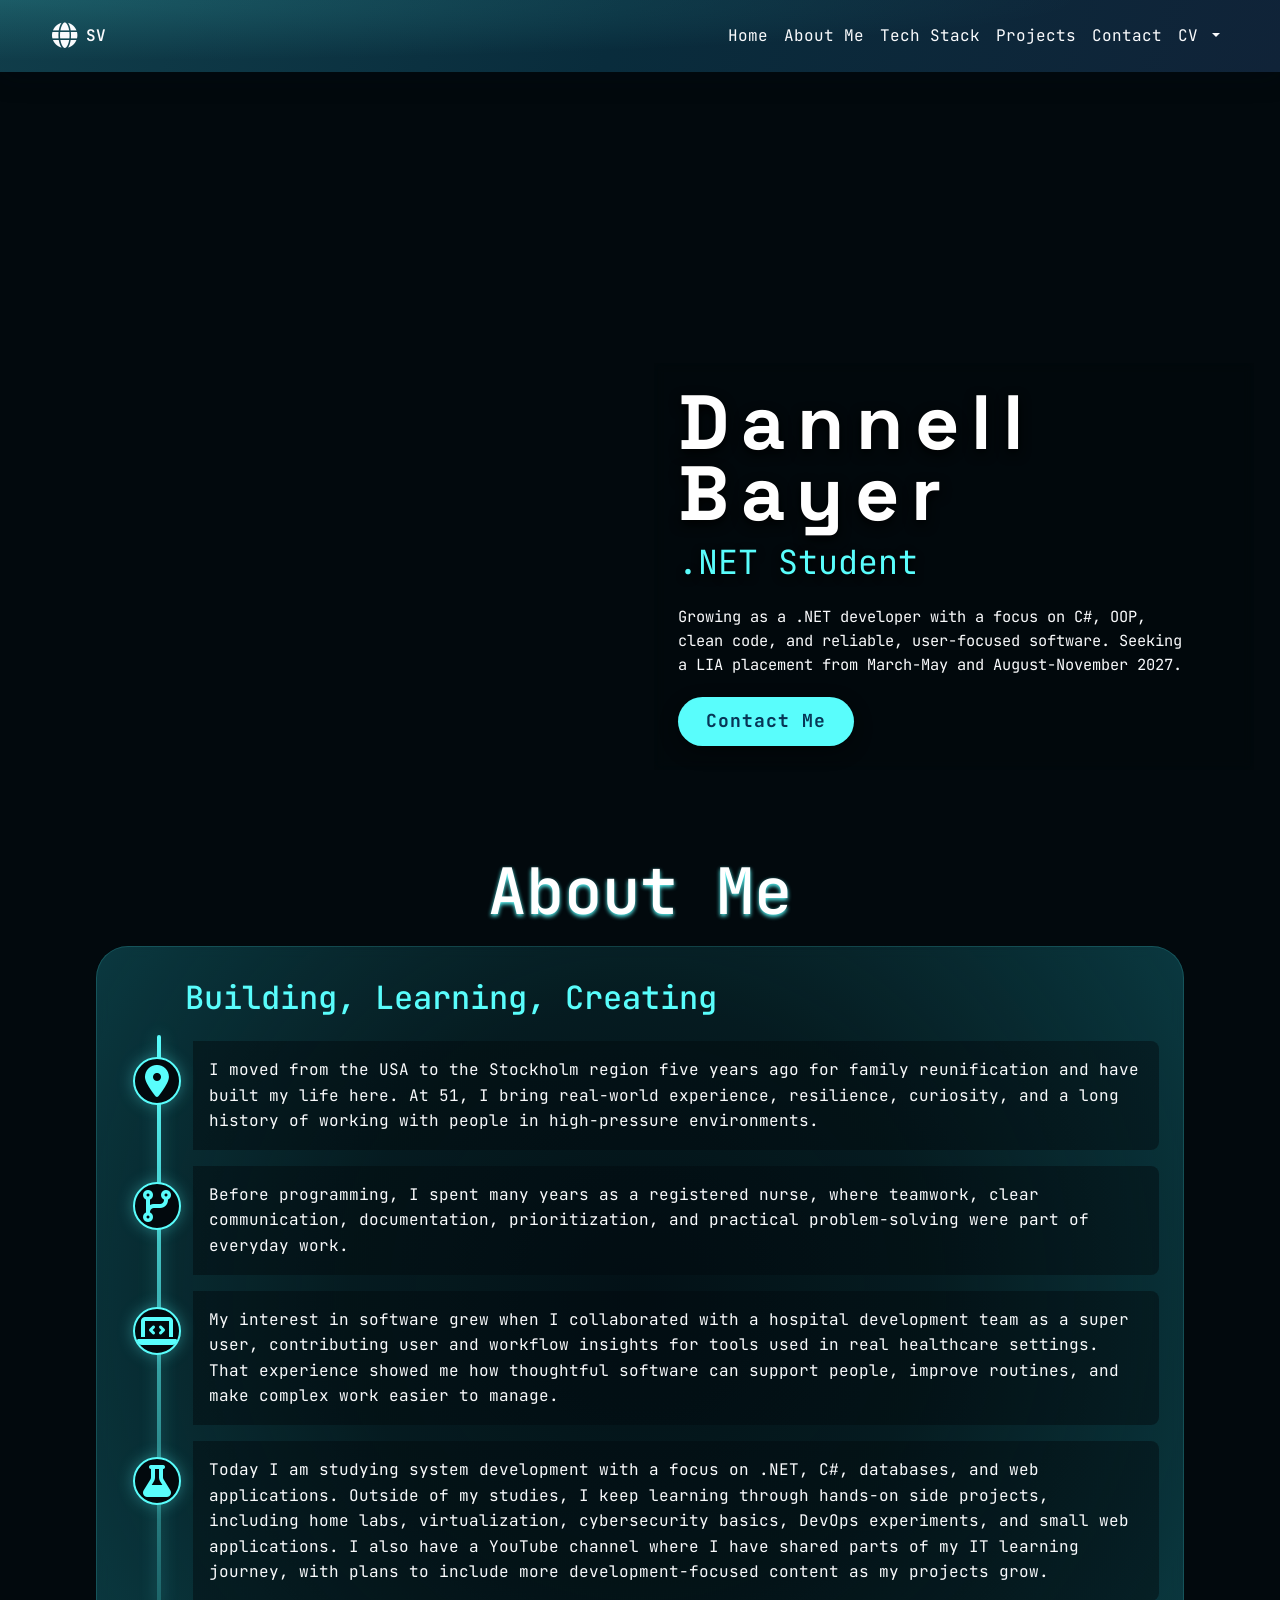
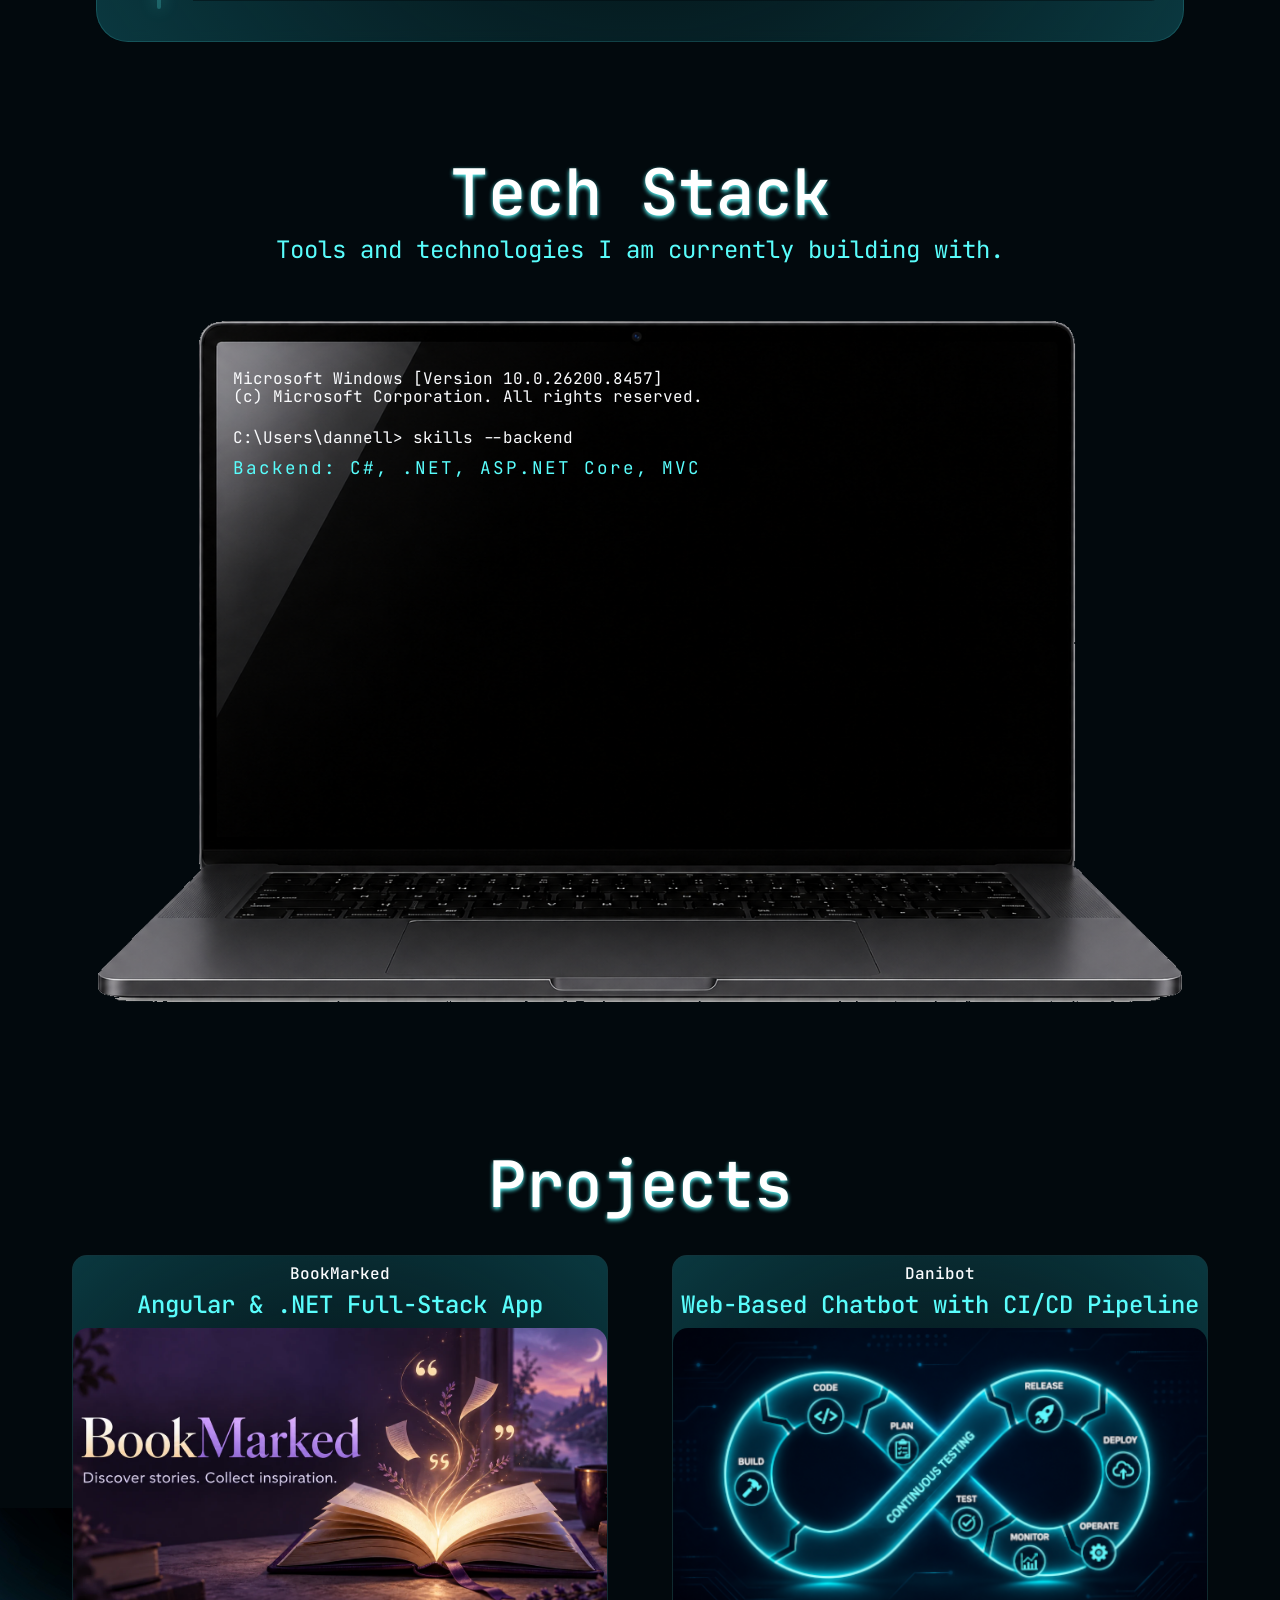
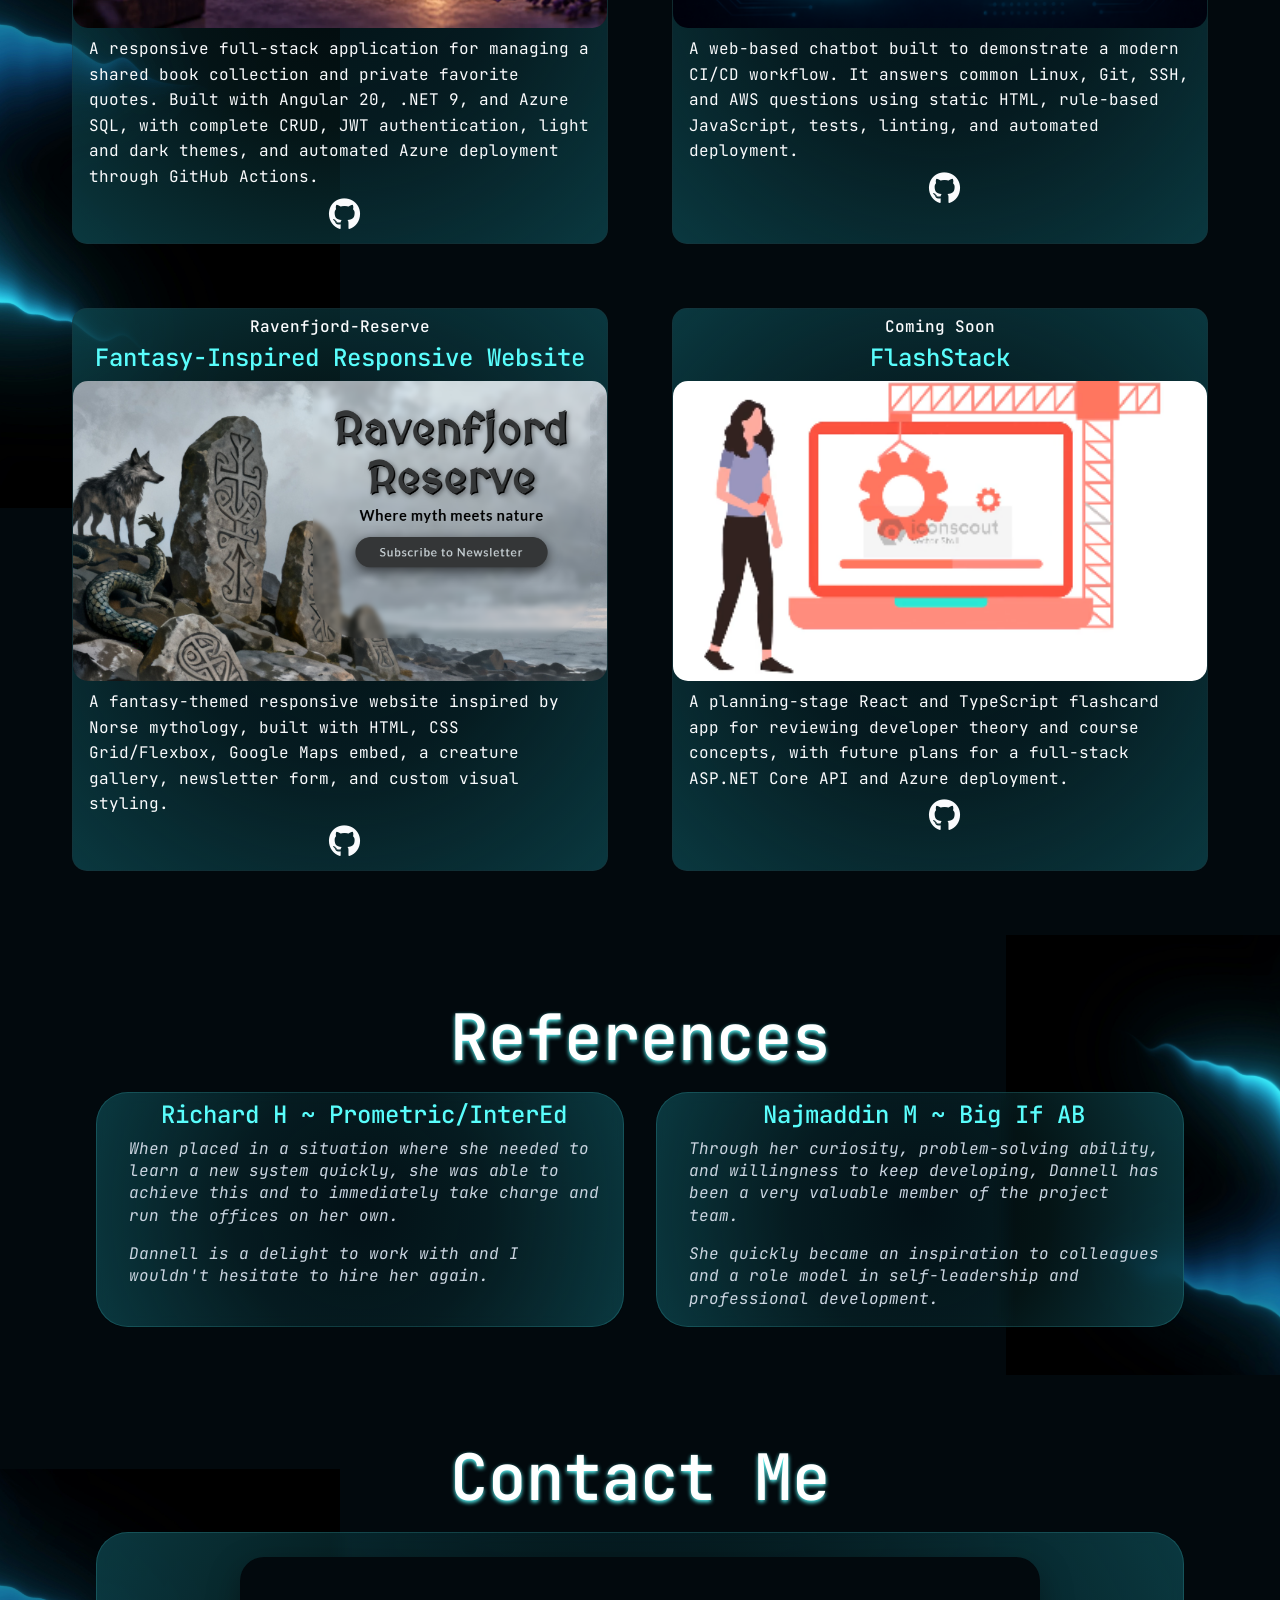
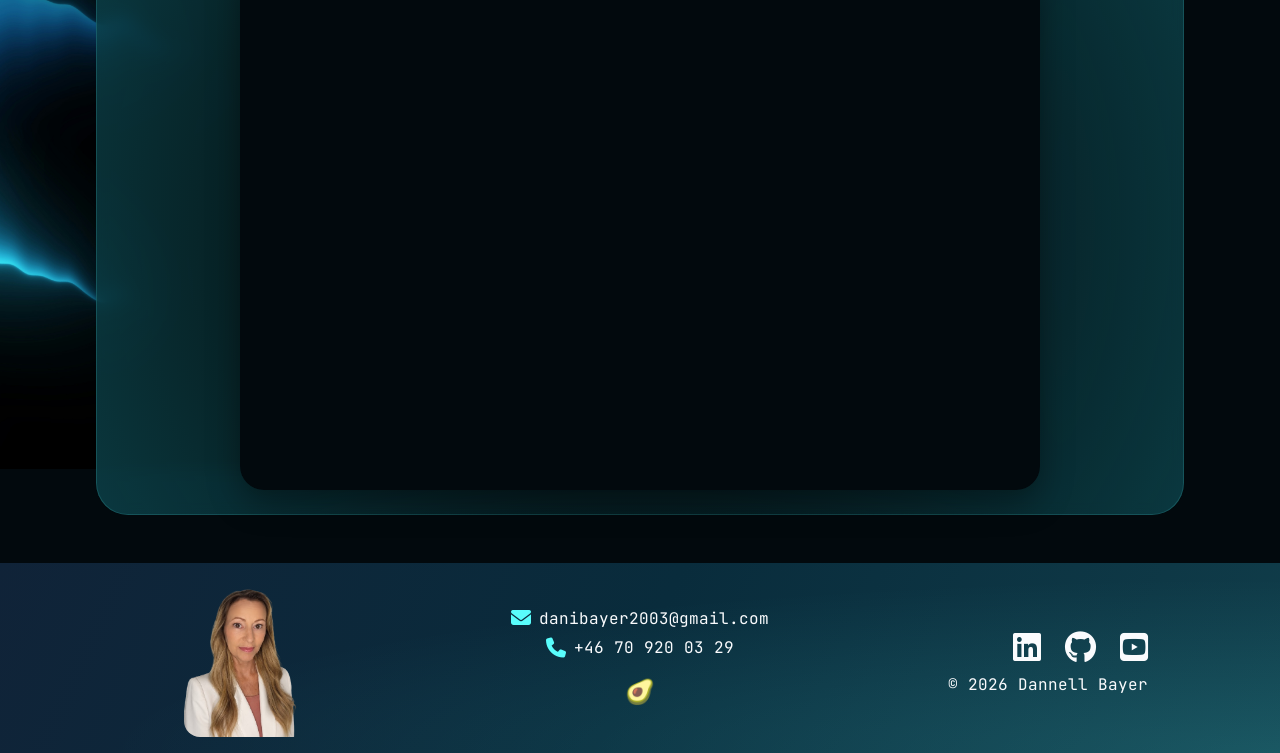
==== commit d720dbef: "moved profile photo" ====
--- a/index.html
+++ b/index.html
@@ -555,31 +555,53 @@
       <div class="container">
         <div class="row footer-main-row align-items-stretch gy-3">
           <div
-            class="footer-column col-md-6 text-center text-md-start d-flex flex-column justify-content-center"
+            class="footer-portrait-column col-md-3 d-flex justify-content-center align-items-center"
+          >
+            <div class="footer-portrait-frame">
+              <img
+                class="footer-portrait"
+                src="images/dani4.png"
+                alt="Dannell Bayer"
+                width="132"
+                height="176"
+              />
+            </div>
+          </div>
+
+          <div
+            class="footer-column col-md-6 text-center d-flex flex-column justify-content-center"
           >
             <div class="d-flex flex-column gap-1">
               <a
                 href="mailto:danibayer2003@gmail.com"
-                class="footer-link d-inline-flex align-items-center justify-content-center justify-content-md-start gap-2 text-decoration-none"
+                class="footer-link d-inline-flex align-items-center justify-content-center gap-2 text-decoration-none"
                 aria-label="Send email"
               >
                 <i class="fa-solid fa-envelope" aria-hidden="true"></i>
                 <span>danibayer2003@gmail.com</span>
               </a>
-
               <a
                 href="tel:+46709200329"
-                class="footer-link d-inline-flex align-items-center justify-content-center justify-content-md-start gap-2 text-decoration-none"
+                class="footer-link d-inline-flex align-items-center justify-content-center gap-2 text-decoration-none"
                 aria-label="Call phone number"
               >
                 <i class="fa-solid fa-phone" aria-hidden="true"></i>
                 <span>+46 70 920 03 29</span>
               </a>
+              <a
+                class="easter-egg"
+                href="pdffiles/EasterEgg.pdf"
+                title="Achievement Unlocked"
+                target="_blank"
+                rel="noopener noreferrer"
+              >
+                🥑
+              </a>
             </div>
           </div>
 
           <div
-            class="footer-column col-md-6 text-center text-md-end d-flex flex-column justify-content-center"
+            class="footer-column col-md-3 text-center text-md-end d-flex flex-column justify-content-center"
           >
             <div
               class="d-flex justify-content-center justify-content-md-end align-items-center gap-4 mb-2"
@@ -619,19 +641,6 @@
           </div>
         </div>
 
-        <div class="row">
-          <div class="col text-center">
-            <a
-              class="easter-egg"
-              href="pdffiles/EasterEgg.pdf"
-              title="Achievement Unlocked"
-              target="_blank"
-              rel="noopener noreferrer"
-            >
-              🥑
-            </a>
-          </div>
-        </div>
       </div>
     </footer>
     <!-- footer section -->
--- a/css/footer.css
+++ b/css/footer.css
@@ -21,6 +21,22 @@
 
 .footer-column:last-child {
   padding-top: 12px;
+}
+
+.footer-portrait-frame {
+  position: relative;
+  width: 132px;
+  height: 158px;
+  overflow: hidden;
+  border-radius: 16px;
+}
+
+.footer-portrait {
+  display: block;
+  width: 132px;
+  height: 176px;
+  object-fit: cover;
+  object-position: center top;
 }
 
 .footer-link span {
@@ -94,4 +110,8 @@
   .footer-column:last-child {
     padding-top: 0;
   }
+
+  .footer-portrait-column {
+    padding: 8px 0;
+  }
 }
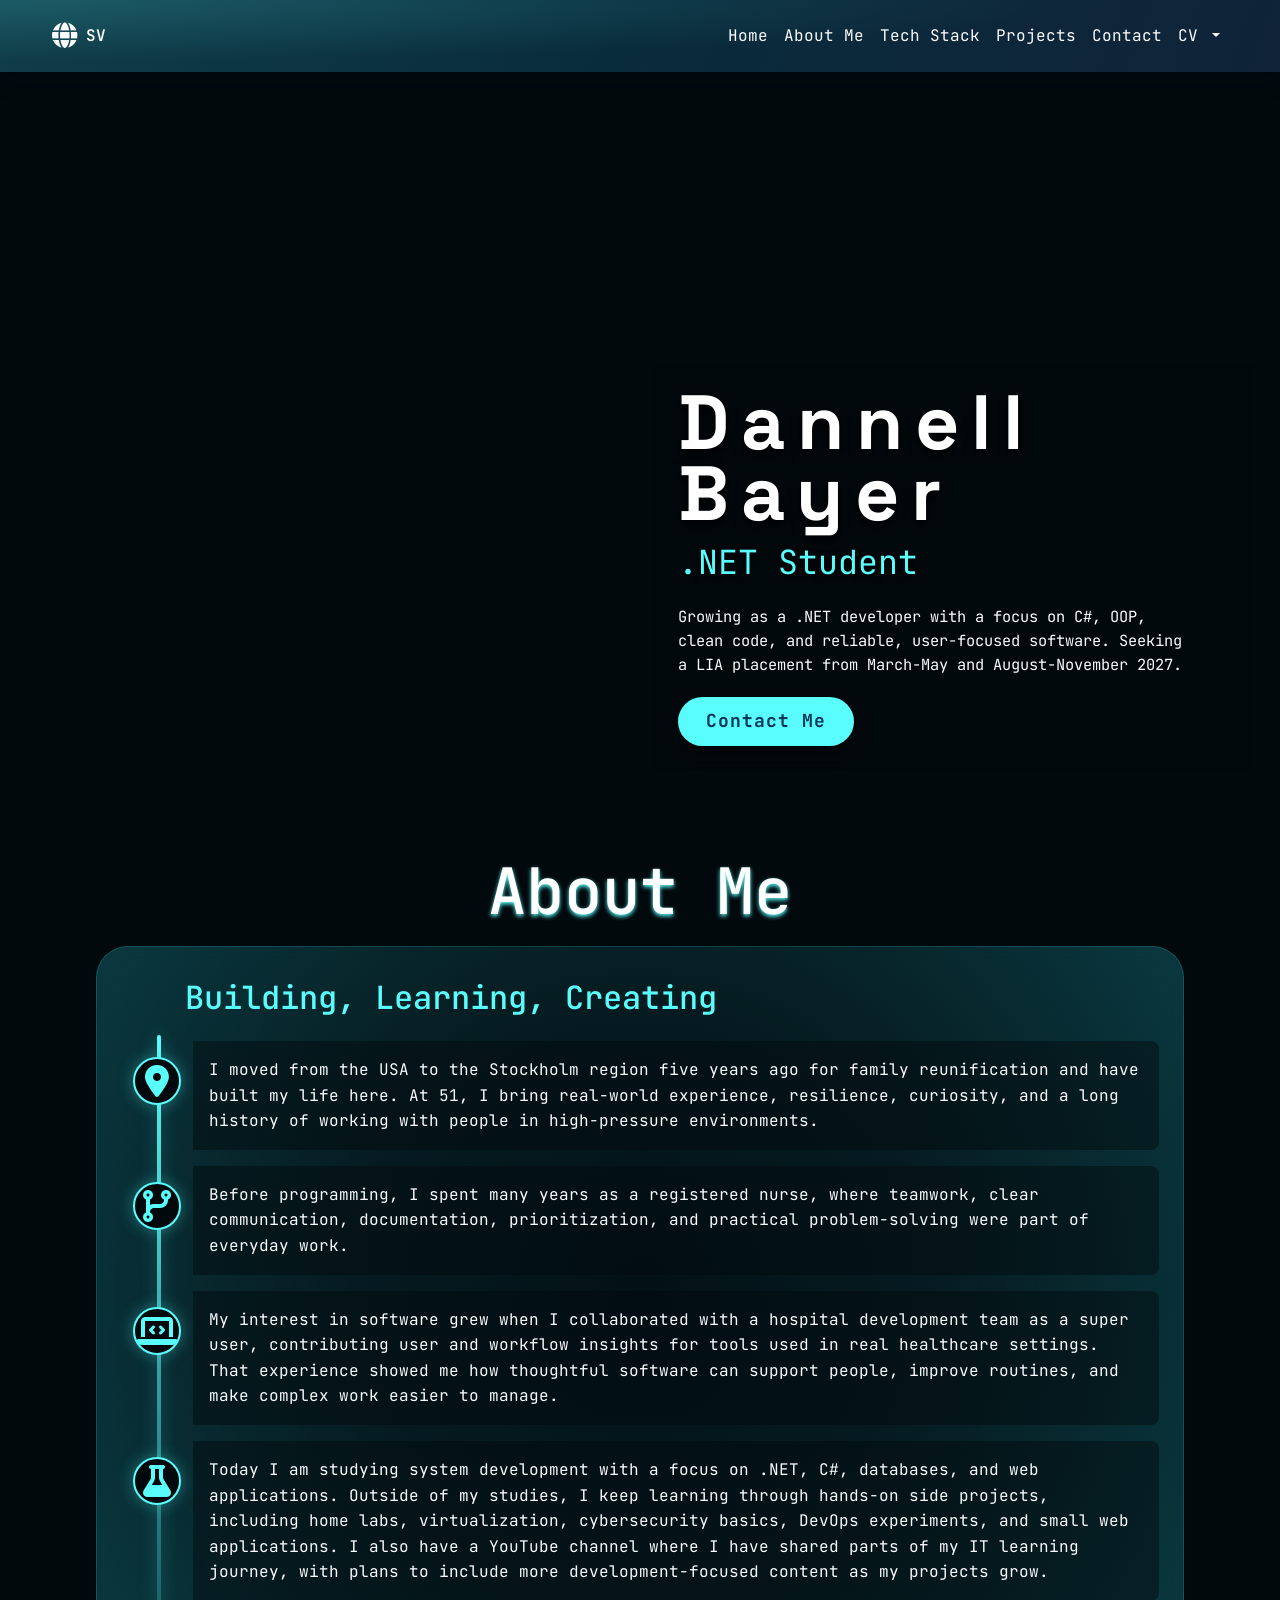
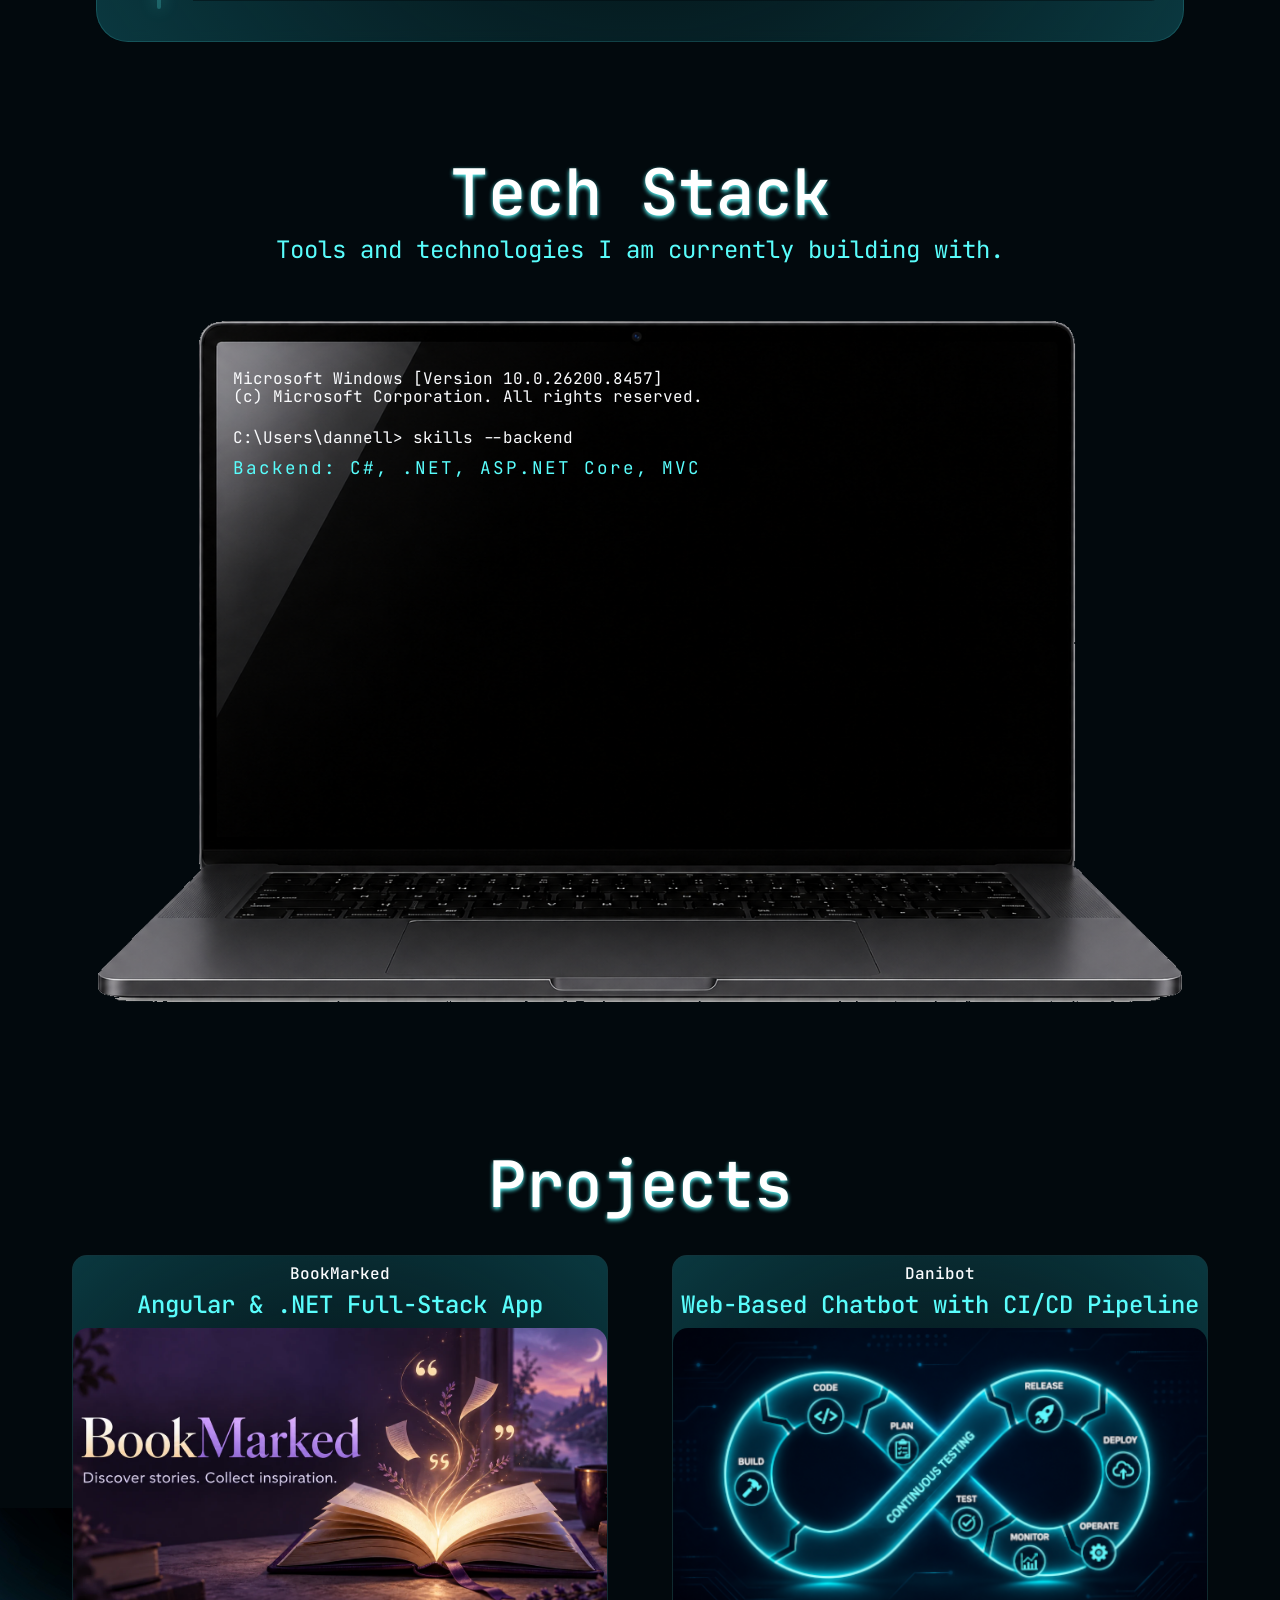
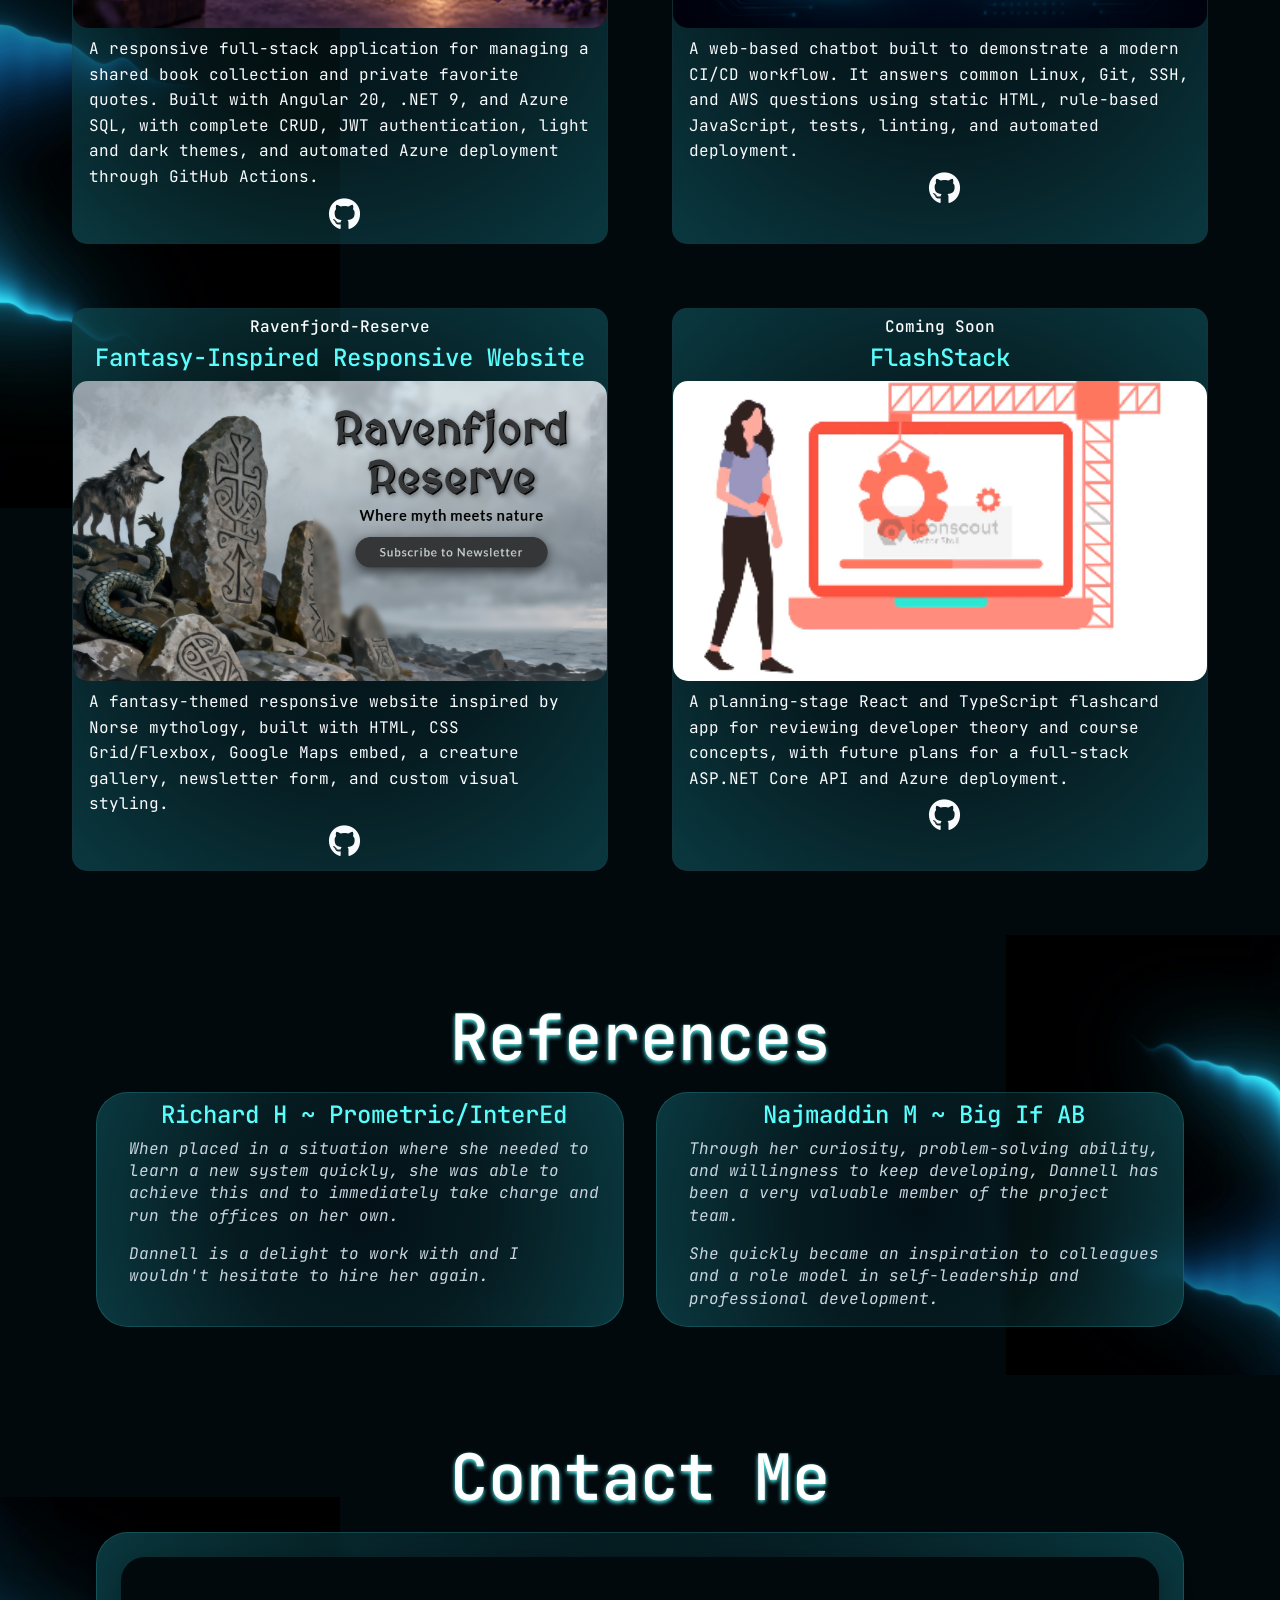
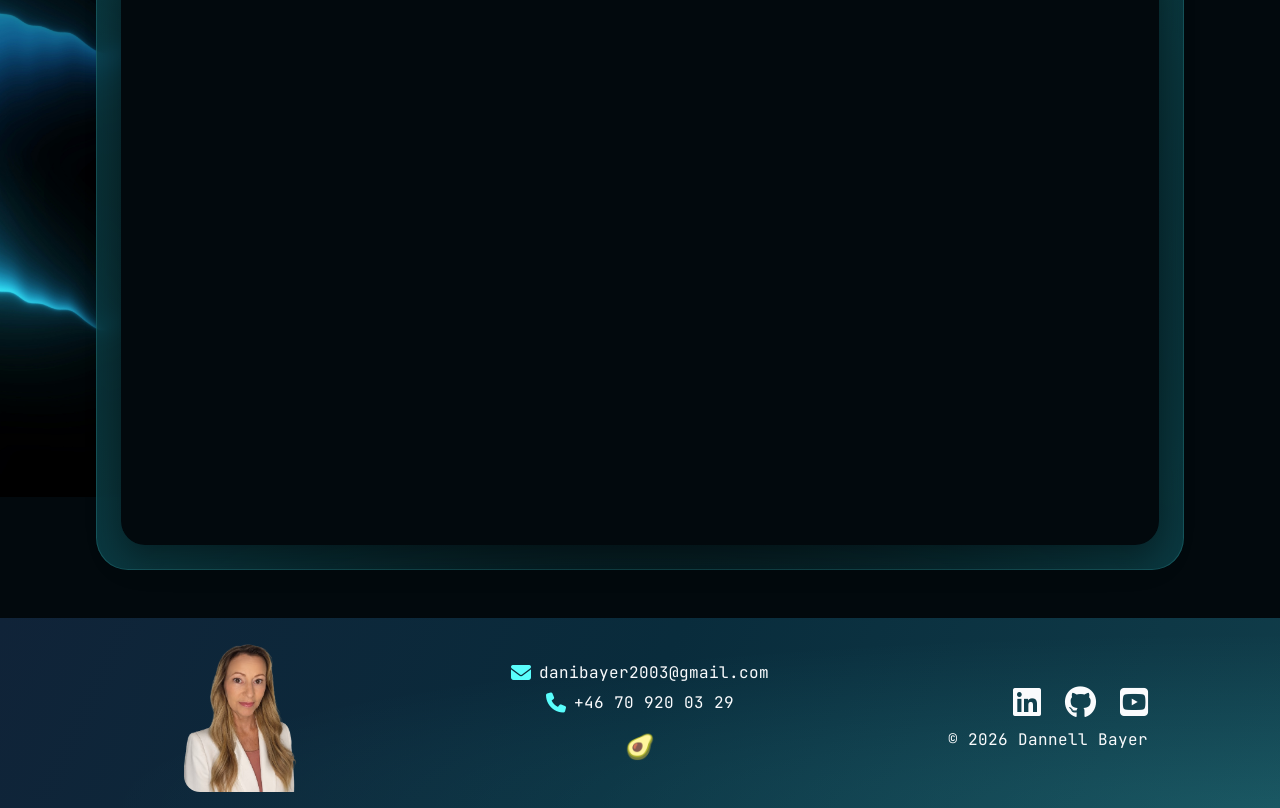
==== commit 5ffaa22c: "adjusted hero components for better mobil ux and removed unused images" ====
--- a/index.html
+++ b/index.html
@@ -17,11 +17,10 @@
     <meta property="og:image:height" content="630" />
     <meta
       property="og:image"
-      content="https://dannellbayer.com/images/dani4.png"
+      content="https://dannellbayer.com/images/preview.png"
     />
     <meta property="og:type" content="website" />
-
-    <link rel="preload" href="images/dani4.webp" as="image" type="image/webp" fetchpriority="high" />
+    <link rel="icon" type="image/png" sizes="64x64" href="images/favicon.png" />
 
     <link
       href="https://cdn.jsdelivr.net/npm/bootstrap@5.1.3/dist/css/bootstrap.min.css"
--- a/css/hero.css
+++ b/css/hero.css
@@ -140,7 +140,10 @@
   }
 
   .hero-video {
-    object-position: center top;
+    aspect-ratio: 3 / 2.81;
+    height: calc(93.63vw - 30px);
+    object-fit: cover;
+    object-position: left top;
   }
 
   .hero-scrim {
@@ -152,6 +155,10 @@
     margin-top: 20px;
   }
 
+  .hero-copy {
+    text-align: center;
+  }
+
   .hero-h1 {
     font-size: clamp(2.65rem, 13vw, 4rem);
     letter-spacing: 3px;
@@ -159,6 +166,8 @@
 
   .hero-summary {
     margin-top: 12px;
+    margin-right: auto;
+    margin-left: auto;
     font-size: 0.875rem;
   }
 
--- a/css/contact.css
+++ b/css/contact.css
@@ -154,7 +154,8 @@
 
 .connect-div {
   position: relative;
-  width: min(100%, 800px);
+  width: min(100%, 1120px);
+  aspect-ratio: 30 / 17;
   margin: 0 auto;
   overflow: hidden;
   border-radius: 24px;
--- a/css/connect.css
+++ b/css/connect.css
@@ -1,10 +1,10 @@
 .connect-video {
   width: 100%;
   max-width: none;
-  aspect-ratio: 3 / 2;
-  height: auto;
+  height: 100%;
   display: block;
-  object-fit: contain;
+  object-fit: cover;
+  object-position: center top;
   background-color: var(--bg);
 }
 
@@ -35,7 +35,7 @@
 @media (hover: none) {
   .connect-card-button {
     align-items: flex-end;
-    padding-bottom: 2px;
+    padding-bottom: 0;
     background: linear-gradient(transparent 45%, rgba(0, 9, 13, 0.84));
     opacity: 1;
   }
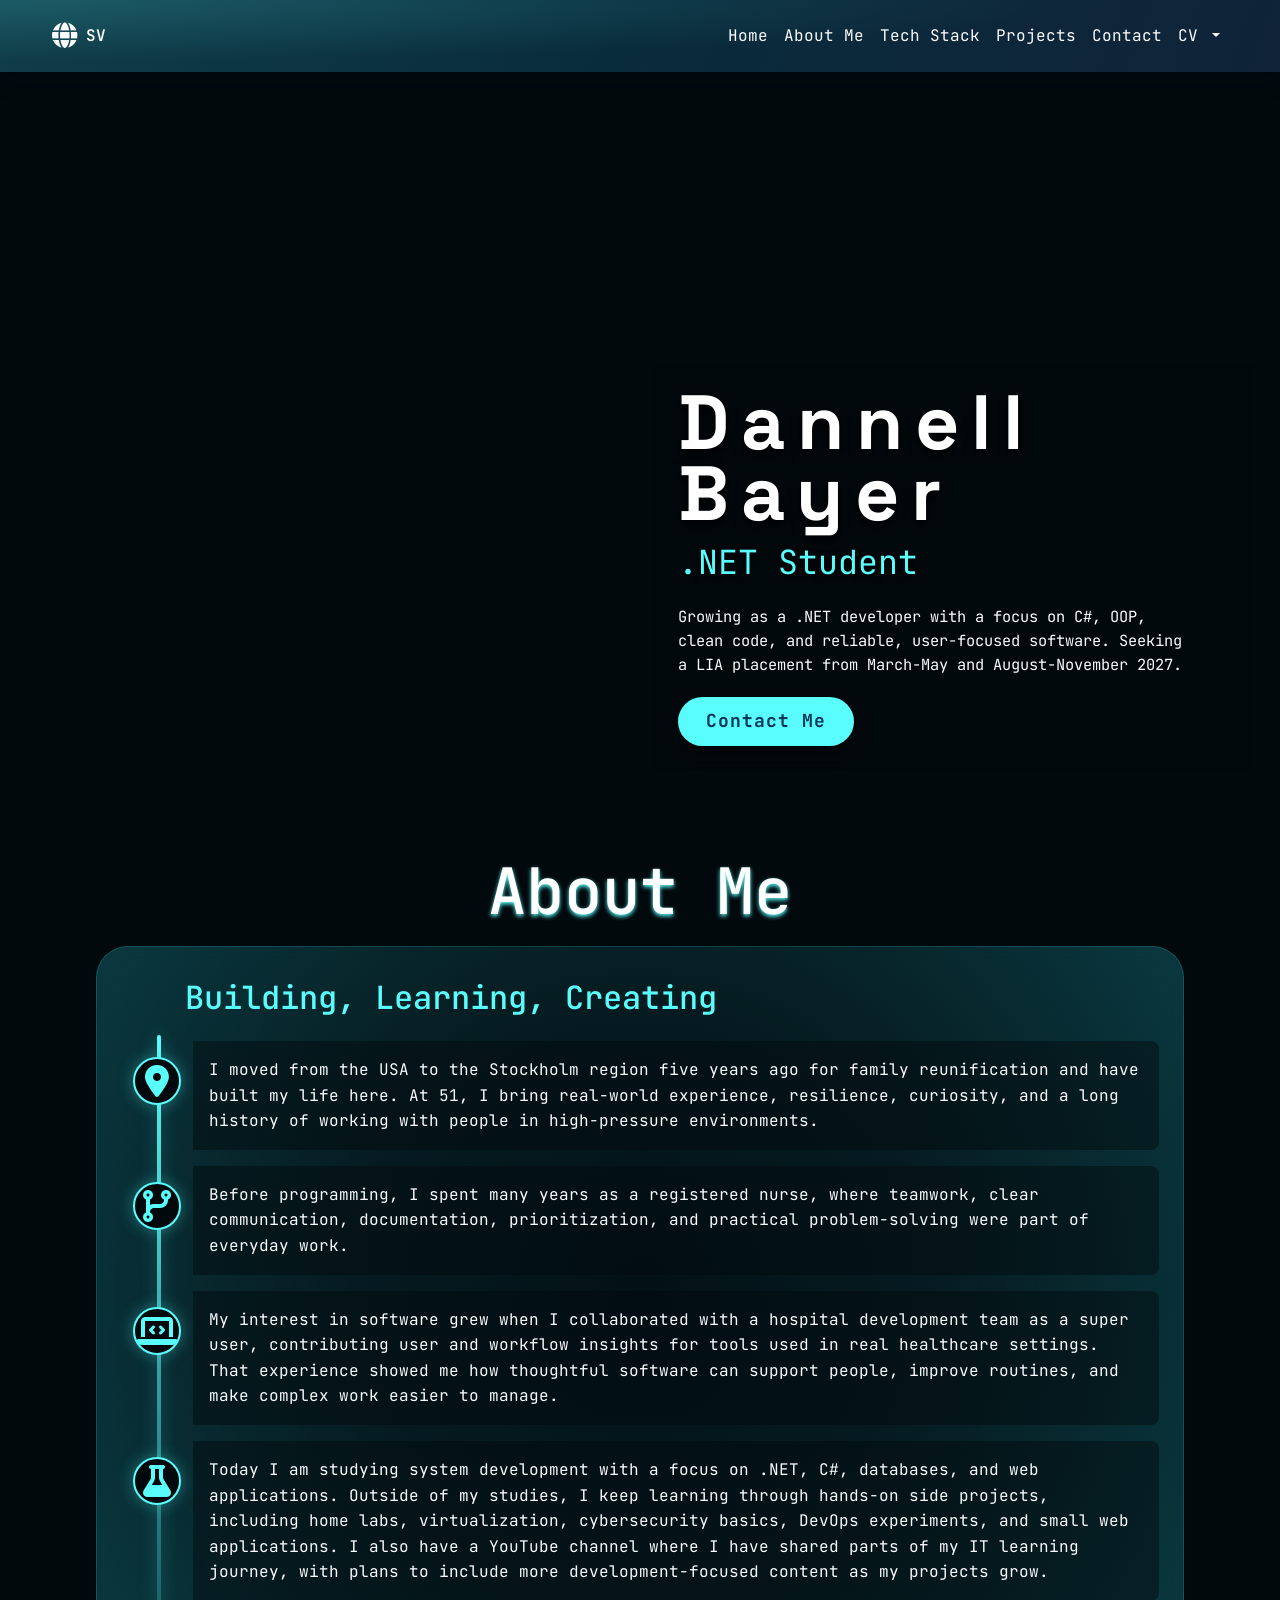
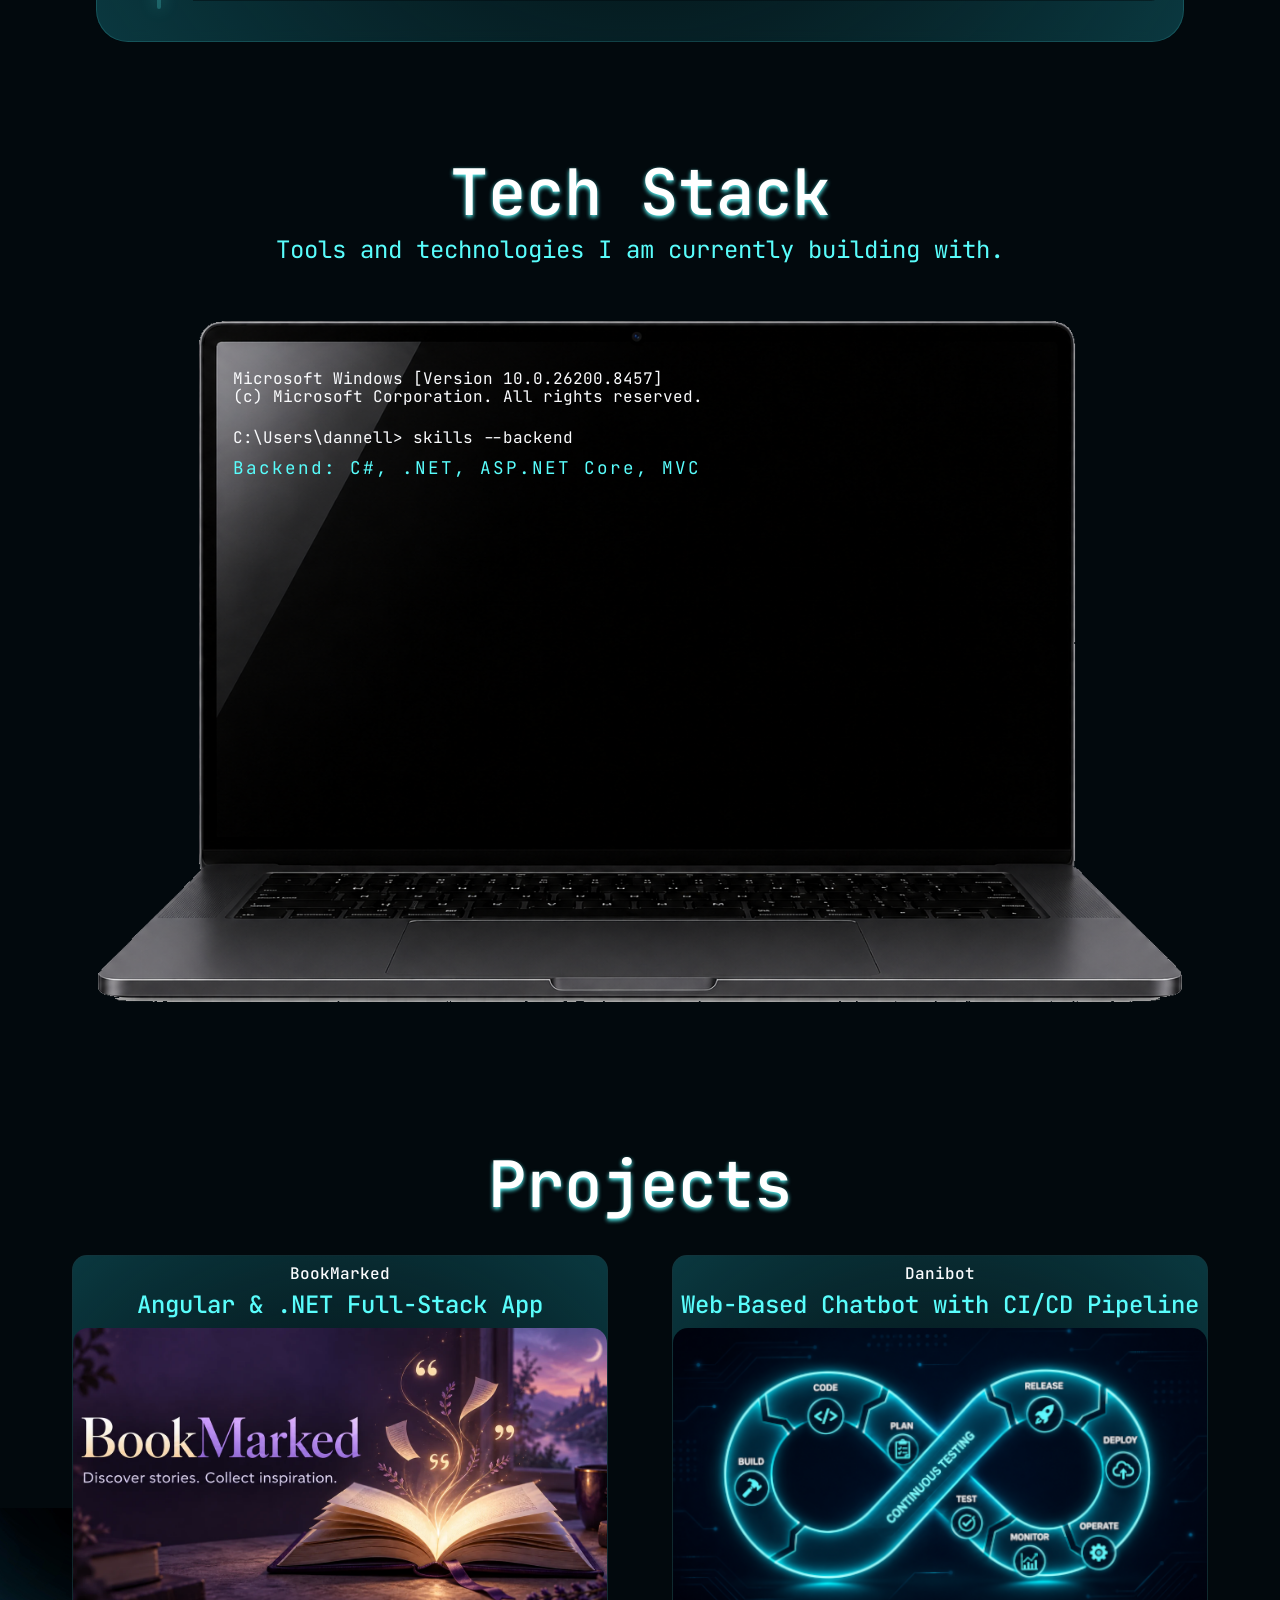
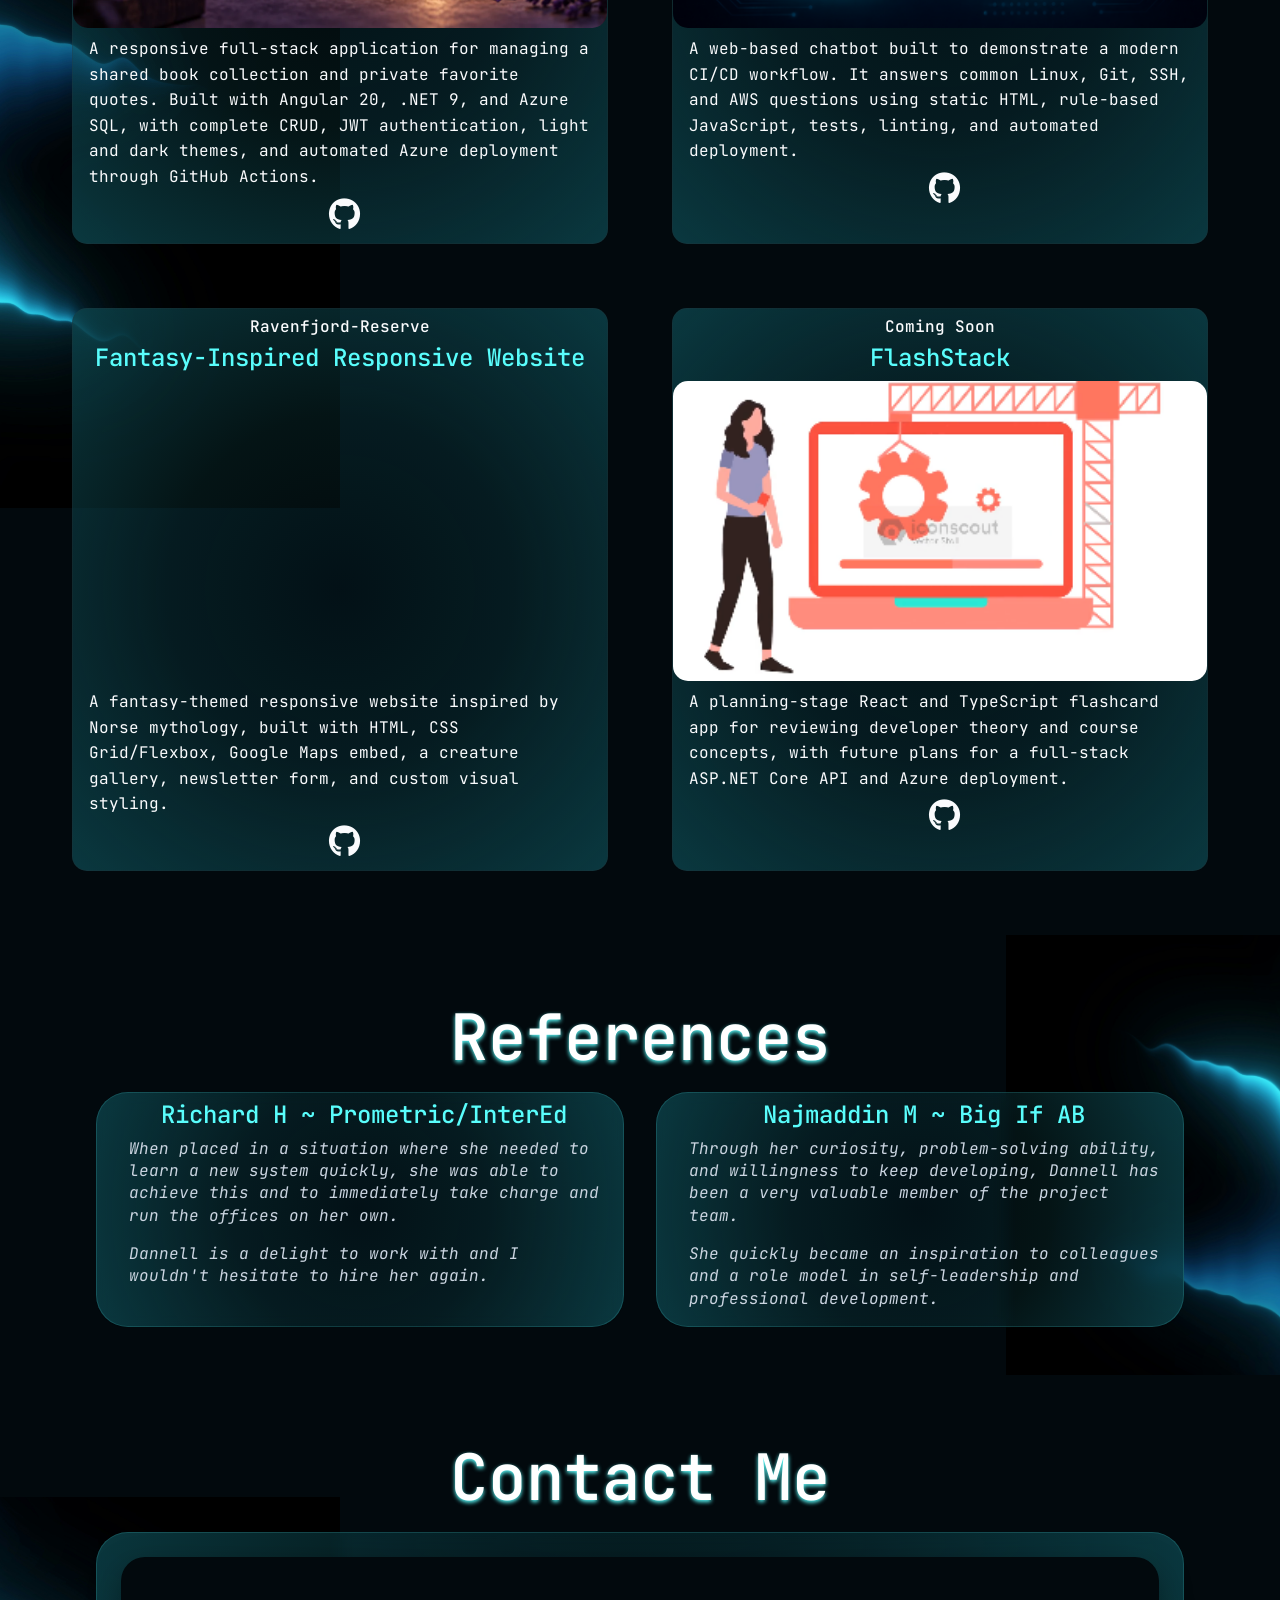
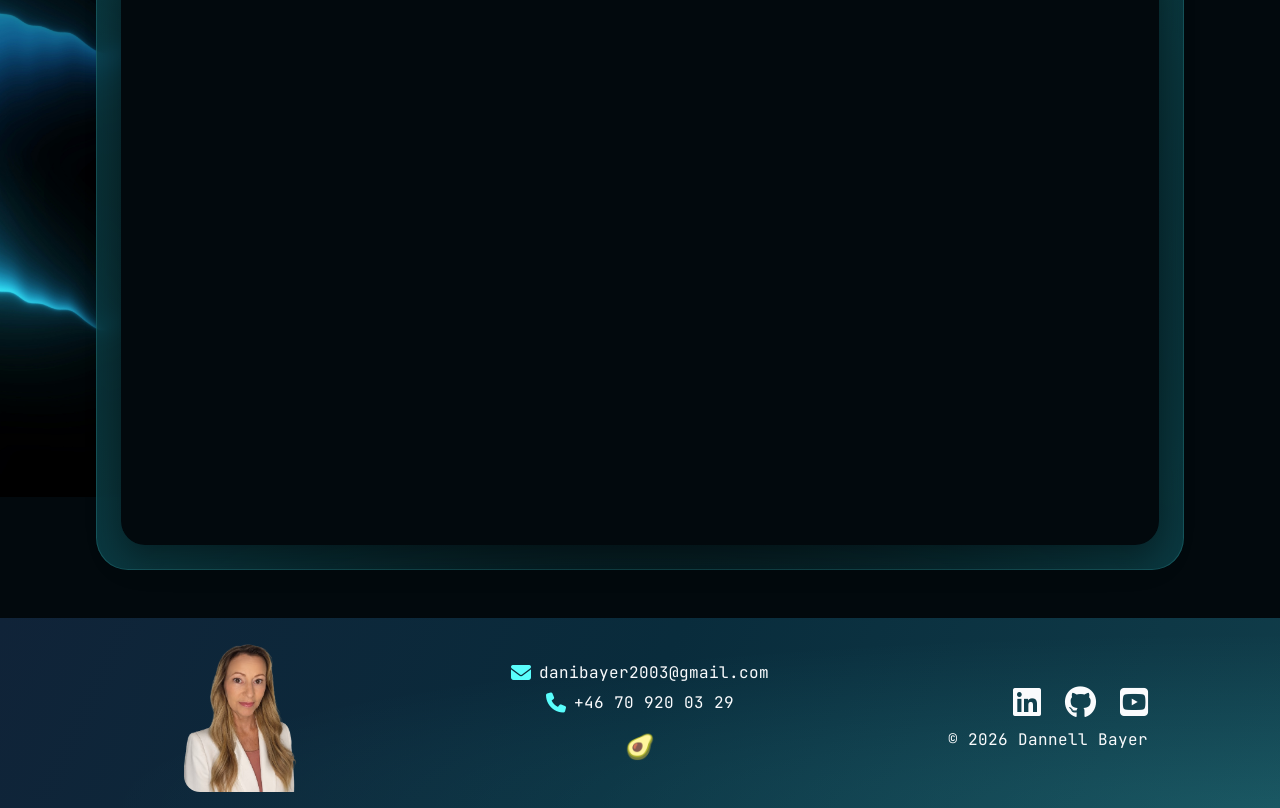
==== commit f9a7d433: "added padding to preview photo and adjusted title and description" ====
--- a/index.html
+++ b/index.html
@@ -7,19 +7,31 @@
       name="description"
       content="Dannell Bayer is a .NET system developer student building responsive web applications, exploring software engineering, and seeking LIA placement opportunities in 2027."
     />
-    <meta property="og:title" content="Dannell Bayer" />
+    <meta property="og:title" content="Dannell Bayer | .NET Developer Portfolio" />
     <meta
       property="og:description"
       content="A .NET system developer student building modern, scalable web applications and exploring software engineering through hands-on projects."
     />
     <meta property="og:url" content="https://dannellbayer.com" />
+    <meta property="og:site_name" content="Dannell Bayer Portfolio" />
+    <meta property="og:locale" content="en_US" />
     <meta property="og:image:width" content="1200" />
     <meta property="og:image:height" content="630" />
     <meta
       property="og:image"
-      content="https://dannellbayer.com/images/preview.png"
+      content="https://dannellbayer.com/images/preview.png?v=2"
     />
+    <meta property="og:image:type" content="image/png" />
+    <meta property="og:image:alt" content="Dannell Bayer, Junior .NET Developer" />
     <meta property="og:type" content="website" />
+    <meta name="twitter:card" content="summary_large_image" />
+    <meta name="twitter:title" content="Dannell Bayer | .NET Developer Portfolio" />
+    <meta
+      name="twitter:description"
+      content="A .NET system developer student building modern, scalable web applications and exploring software engineering through hands-on projects."
+    />
+    <meta name="twitter:image" content="https://dannellbayer.com/images/preview.png?v=2" />
+    <meta name="twitter:image:alt" content="Dannell Bayer, Junior .NET Developer" />
     <link rel="icon" type="image/png" sizes="64x64" href="images/favicon.png" />
 
     <link
@@ -145,7 +157,7 @@
     <!-- hero section -->
     <main>
       <section class="hero" id="hero">
-        <video class="hero-video" muted loop playsinline preload="metadata" aria-hidden="true">
+        <video class="hero-video" muted loop playsinline preload="auto" aria-hidden="true">
           <source src="videos/heroanimation.mp4" type="video/mp4" />
         </video>
         <div class="hero-scrim" aria-hidden="true"></div>
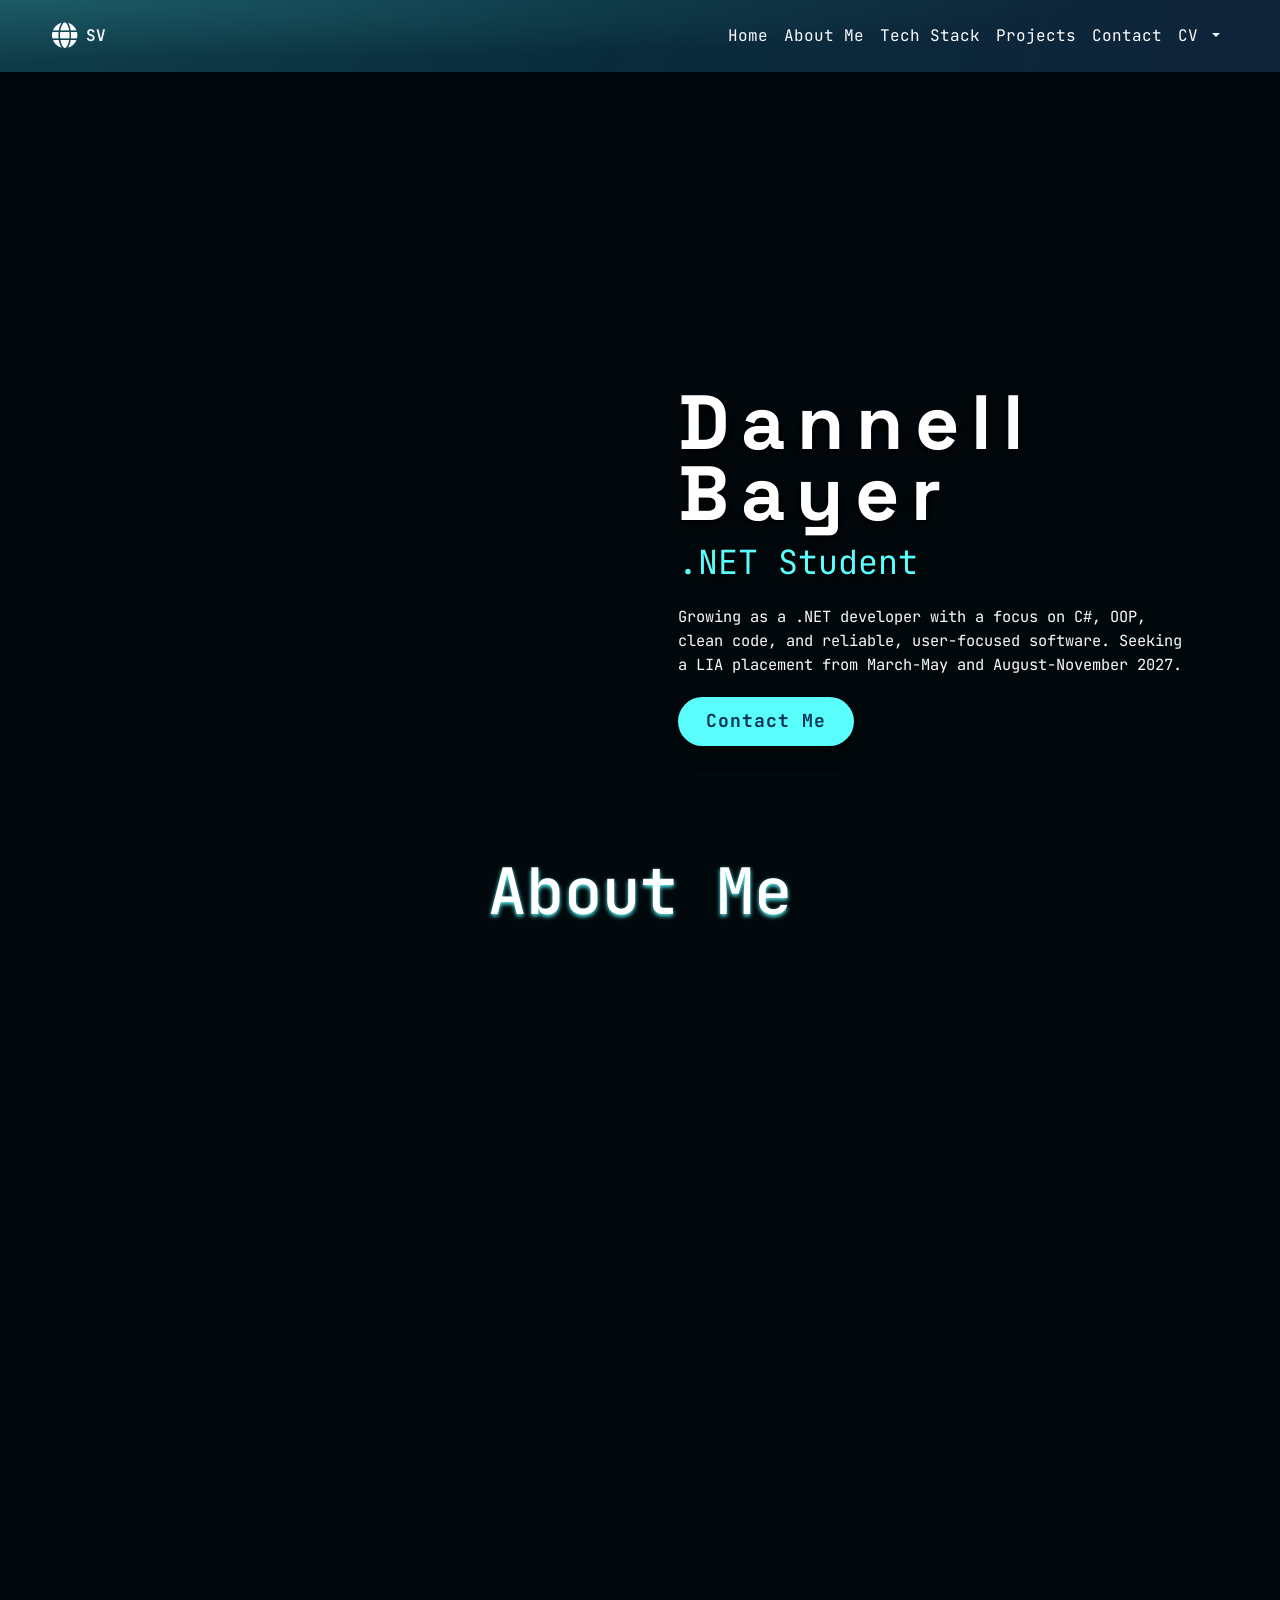
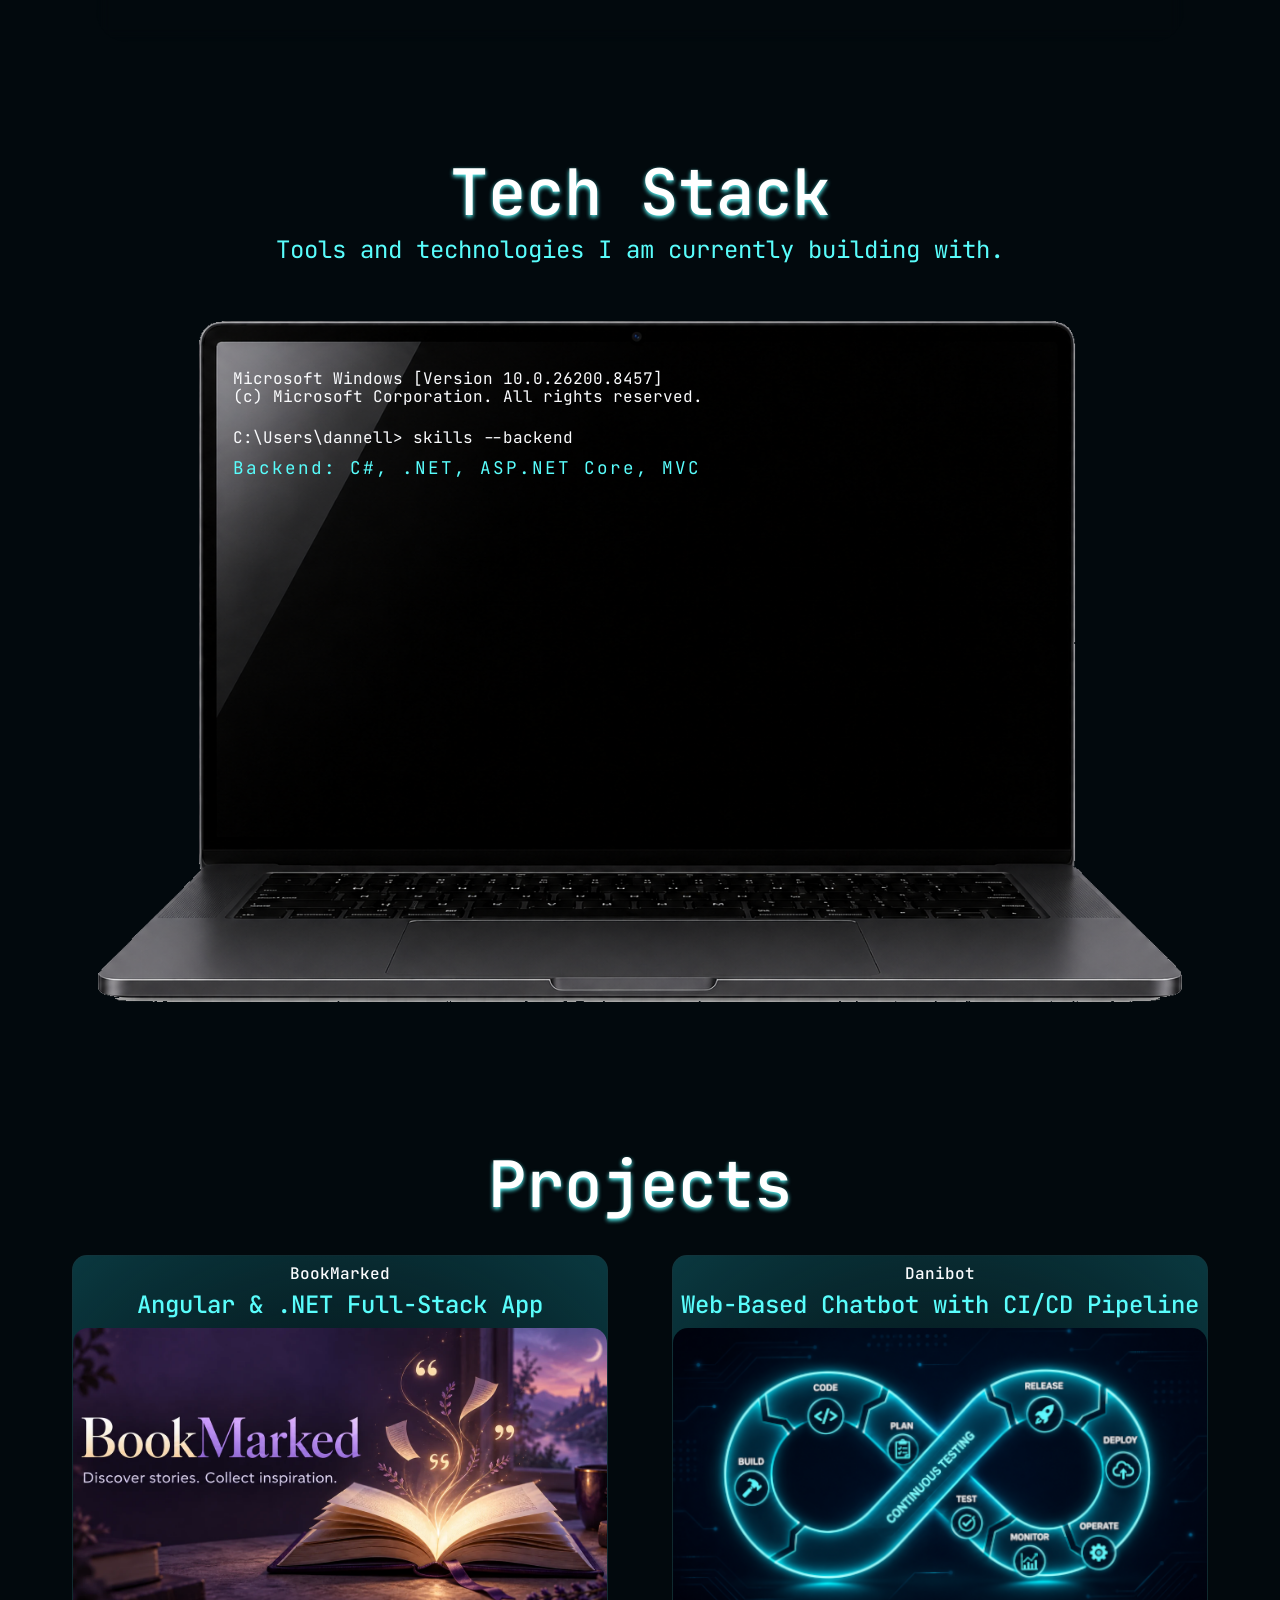
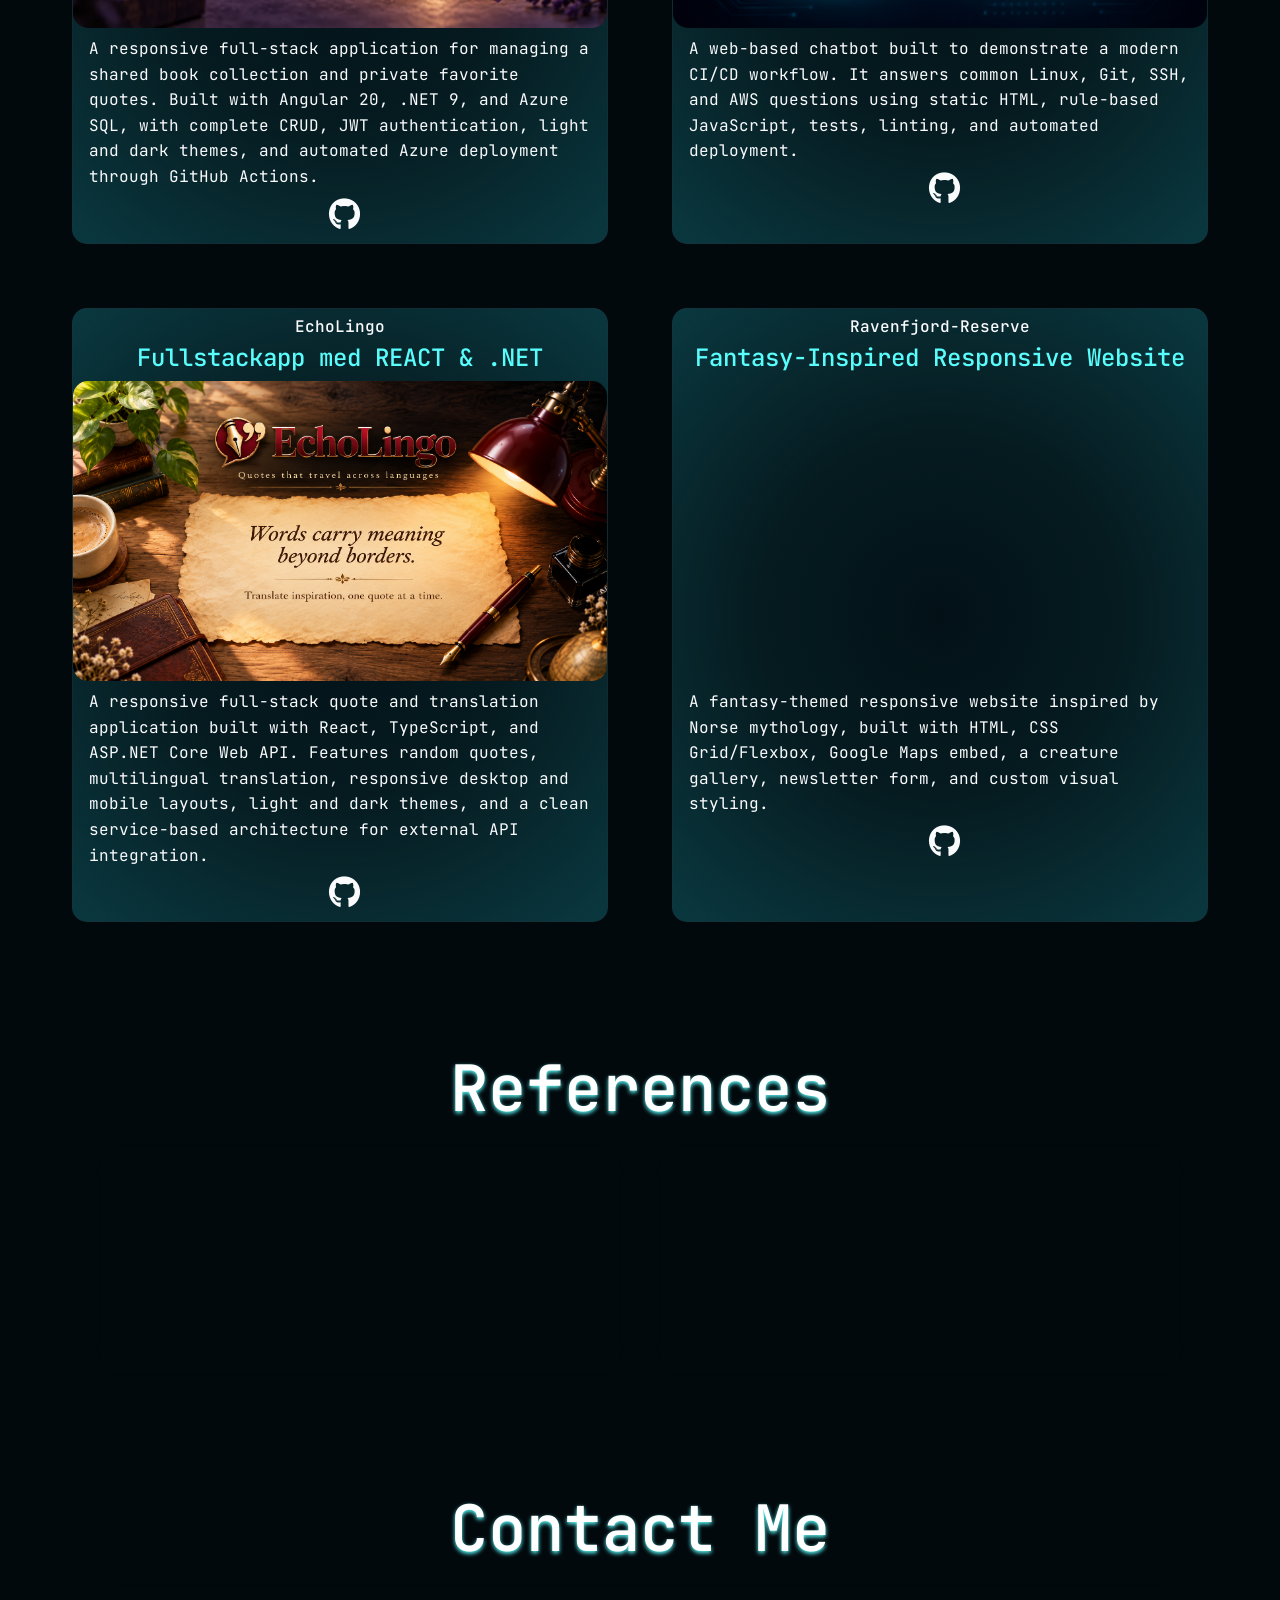
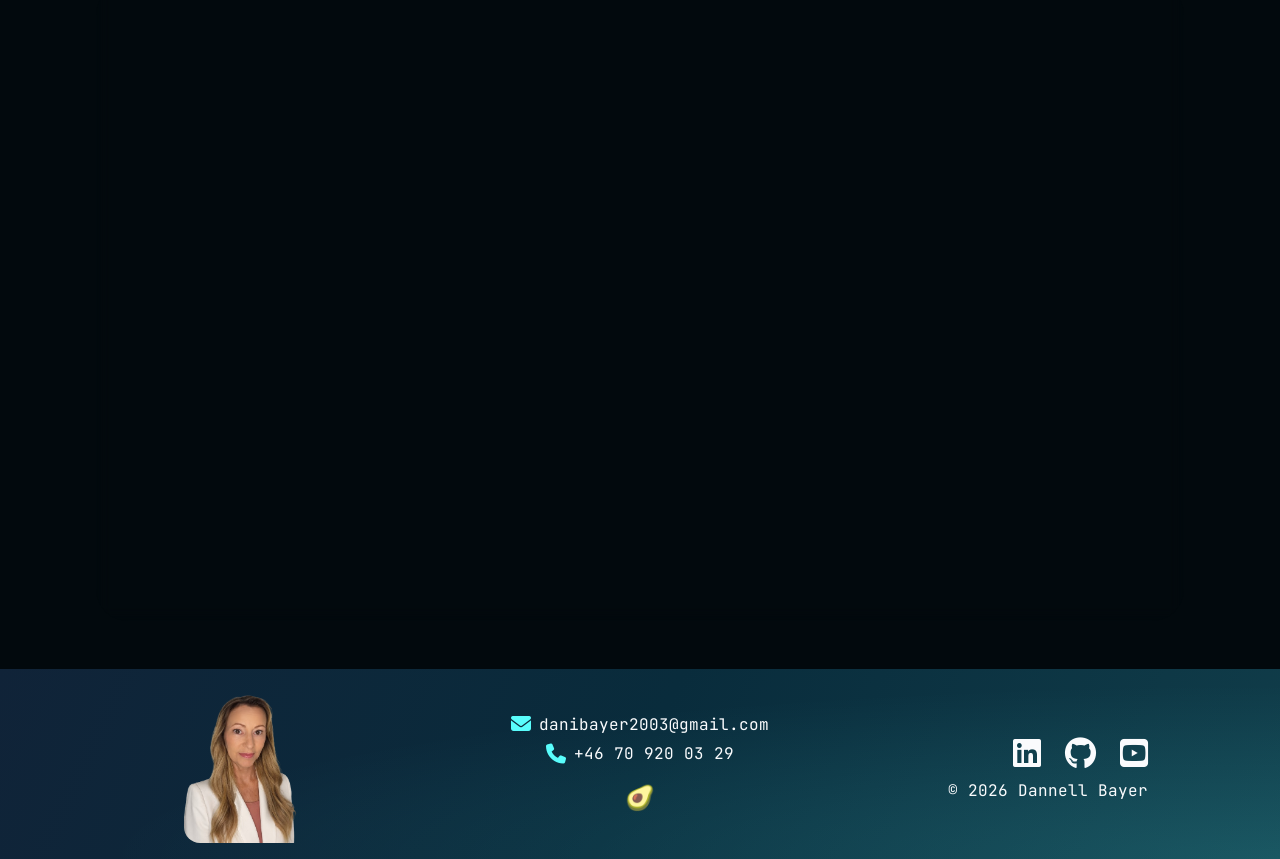
==== commit 02f4a415: "added echolingo project" ====
--- a/index.html
+++ b/index.html
@@ -7,7 +7,10 @@
       name="description"
       content="Dannell Bayer is a .NET system developer student building responsive web applications, exploring software engineering, and seeking LIA placement opportunities in 2027."
     />
-    <meta property="og:title" content="Dannell Bayer | .NET Developer Portfolio" />
+    <meta
+      property="og:title"
+      content="Dannell Bayer | .NET Developer Portfolio"
+    />
     <meta
       property="og:description"
       content="A .NET system developer student building modern, scalable web applications and exploring software engineering through hands-on projects."
@@ -22,16 +25,28 @@
       content="https://dannellbayer.com/images/preview.png?v=2"
     />
     <meta property="og:image:type" content="image/png" />
-    <meta property="og:image:alt" content="Dannell Bayer, Junior .NET Developer" />
+    <meta
+      property="og:image:alt"
+      content="Dannell Bayer, Junior .NET Developer"
+    />
     <meta property="og:type" content="website" />
     <meta name="twitter:card" content="summary_large_image" />
-    <meta name="twitter:title" content="Dannell Bayer | .NET Developer Portfolio" />
+    <meta
+      name="twitter:title"
+      content="Dannell Bayer | .NET Developer Portfolio"
+    />
     <meta
       name="twitter:description"
       content="A .NET system developer student building modern, scalable web applications and exploring software engineering through hands-on projects."
     />
-    <meta name="twitter:image" content="https://dannellbayer.com/images/preview.png?v=2" />
-    <meta name="twitter:image:alt" content="Dannell Bayer, Junior .NET Developer" />
+    <meta
+      name="twitter:image"
+      content="https://dannellbayer.com/images/preview.png?v=2"
+    />
+    <meta
+      name="twitter:image:alt"
+      content="Dannell Bayer, Junior .NET Developer"
+    />
     <link rel="icon" type="image/png" sizes="64x64" href="images/favicon.png" />
 
     <link
@@ -66,7 +81,6 @@
       href="https://fonts.googleapis.com/css2?family=JetBrains+Mono:wght@400;700&amp;family=Space+Grotesk:wght@500;700&amp;display=swap"
       rel="stylesheet"
     />
-
 
     <title>Dannell Bayer</title>
   </head>
@@ -157,7 +171,14 @@
     <!-- hero section -->
     <main>
       <section class="hero" id="hero">
-        <video class="hero-video" muted loop playsinline preload="auto" aria-hidden="true">
+        <video
+          class="hero-video"
+          muted
+          loop
+          playsinline
+          preload="auto"
+          aria-hidden="true"
+        >
           <source src="videos/heroanimation.mp4" type="video/mp4" />
         </video>
         <div class="hero-scrim" aria-hidden="true"></div>
@@ -287,10 +308,14 @@
             <h3 class="projects-h3">BookMarked</h3>
             <h4 class="projects-h4">Angular &amp; .NET Full-Stack App</h4>
             <div class="projects-website">
-              <img src="images/bookmarked-social-preview.webp"
+              <img
+                src="images/bookmarked-social-preview.webp"
                 alt="BookMarked — Discover stories. Collect inspiration."
-                width="1400" height="734"
-                loading="lazy" decoding="async" />
+                width="1400"
+                height="734"
+                loading="lazy"
+                decoding="async"
+              />
               <a
                 href="https://bookmarked-api-dani-bqcqene2e6bnhkcv.swedencentral-01.azurewebsites.net/"
                 class="project-btn project-btn-with-note"
@@ -298,11 +323,18 @@
                 rel="noopener noreferrer"
               >
                 <span>Visit Website</span>
-                <small class="project-btn-note">Free Azure services may take up to 60 seconds to wake on the first request.</small>
+                <small class="project-btn-note"
+                  >Free Azure services may take up to 60 seconds to wake on the
+                  first request.</small
+                >
               </a>
             </div>
             <p class="projects-p">
-              A responsive full-stack application for managing a shared book collection and private favorite quotes. Built with Angular 20, .NET 9, and Azure SQL, with complete CRUD, JWT authentication, light and dark themes, and automated Azure deployment through GitHub Actions.
+              A responsive full-stack application for managing a shared book
+              collection and private favorite quotes. Built with Angular 20,
+              .NET 9, and Azure SQL, with complete CRUD, JWT authentication,
+              light and dark themes, and automated Azure deployment through
+              GitHub Actions.
             </p>
             <div class="github-icon">
               <a
@@ -322,7 +354,9 @@
             <h4 class="projects-h4">Web-Based Chatbot with CI/CD Pipeline</h4>
             <div class="projects-video">
               <img
-                src="images/cicd.png" loading="lazy" decoding="async"
+                src="images/cicd.png"
+                loading="lazy"
+                decoding="async"
                 alt="Danibot project video thumbnail"
               />
               <a
@@ -354,11 +388,52 @@
           </article>
 
           <article class="projects-card">
+            <h3 class="projects-h3">EchoLingo</h3>
+            <h4 class="projects-h4">Fullstackapp med REACT & .NET</h4>
+            <div class="projects-website">
+              <img
+                src="images/ELpreview.png"
+                loading="lazy"
+                decoding="async"
+                alt="Ravenfjord Reserve screenshot"
+              />
+              <a
+                href="https://echolingo-api-b4etfwgzg7ducxg9.swedencentral-01.azurewebsites.net/"
+                class="project-btn"
+                target="_blank"
+                rel="noopener noreferrer"
+              >
+                Visit Website
+              </a>
+            </div>
+            <p class="projects-p">
+              A responsive full-stack quote and translation application built
+              with React, TypeScript, and ASP.NET Core Web API. Features random
+              quotes, multilingual translation, responsive desktop and mobile
+              layouts, light and dark themes, and a clean service-based
+              architecture for external API integration.
+            </p>
+            <div class="github-icon">
+              <a
+                href="https://github.com/danitechworks/EchoLingo.git"
+                class="github-project-link"
+                target="_blank"
+                rel="noopener noreferrer"
+                aria-label="View source on GitHub"
+              >
+                <i class="fa-brands fa-github"></i>
+              </a>
+            </div>
+          </article>
+
+          <article class="projects-card">
             <h3 class="projects-h3">Ravenfjord-Reserve</h3>
             <h4 class="projects-h4">Fantasy-Inspired Responsive Website</h4>
             <div class="projects-website">
               <img
-                src="images/ravenfjord.png" loading="lazy" decoding="async"
+                src="images/ravenfjord.png"
+                loading="lazy"
+                decoding="async"
                 alt="Ravenfjord Reserve screenshot"
               />
 
@@ -379,41 +454,6 @@
             <div class="github-icon">
               <a
                 href="https://github.com/danitechworks/Ravenfjord-Reserve.git"
-                class="github-project-link"
-                target="_blank"
-                rel="noopener noreferrer"
-                aria-label="View source on GitHub"
-              >
-                <i class="fa-brands fa-github"></i>
-              </a>
-            </div>
-          </article>
-
-          <article class="projects-card">
-            <h3 class="projects-h3">Coming Soon</h3>
-            <h4 class="projects-h4">FlashStack</h4>
-            <div class="projects-website">
-              <video
-                class="hover-video"
-                muted
-                preload="none"
-                playsinline
-                loop
-                poster="images/construction.png"
-                width="342"
-                height="214"
-              >
-                <source src="videos/construction.mp4" type="video/mp4" />
-              </video>
-            </div>
-            <p class="projects-p">
-              A planning-stage React and TypeScript flashcard app for reviewing
-              developer theory and course concepts, with future plans for a
-              full-stack ASP.NET Core API and Azure deployment.
-            </p>
-            <div class="github-icon">
-              <a
-                href="https://github.com/danitechworks/FlashStack.git"
                 class="github-project-link"
                 target="_blank"
                 rel="noopener noreferrer"
@@ -537,7 +577,11 @@
               Submit Form
             </button>
           </form>
-          <aside class="connect-div" id="connectCard" aria-label="Contact invitation">
+          <aside
+            class="connect-div"
+            id="connectCard"
+            aria-label="Contact invitation"
+          >
             <video
               class="connect-video"
               muted
@@ -651,7 +695,6 @@
             <p class="footer-small mb-0">&copy; 2026 Dannell Bayer</p>
           </div>
         </div>
-
       </div>
     </footer>
     <!-- footer section -->
--- a/css/projects.css
+++ b/css/projects.css
@@ -1,5 +1,4 @@
 .projects {
-  background-image: url("../images/backgroundL.jpg");
   position: relative;
   background-size: auto 600px;
   background-position: left;
--- a/css/references.css
+++ b/css/references.css
@@ -1,5 +1,4 @@
-#references {
-  background-image: url("../images/backgroundR.jpg");
+#references {  
   position: relative;
   background-size: auto 500px;
   background-position: right;
--- a/css/contact.css
+++ b/css/contact.css
@@ -1,5 +1,4 @@
 .contact {
-  background-image: url("../images/backgroundL.jpg");
   position: relative;
   background-size: auto 600px;
   background-position: left;
